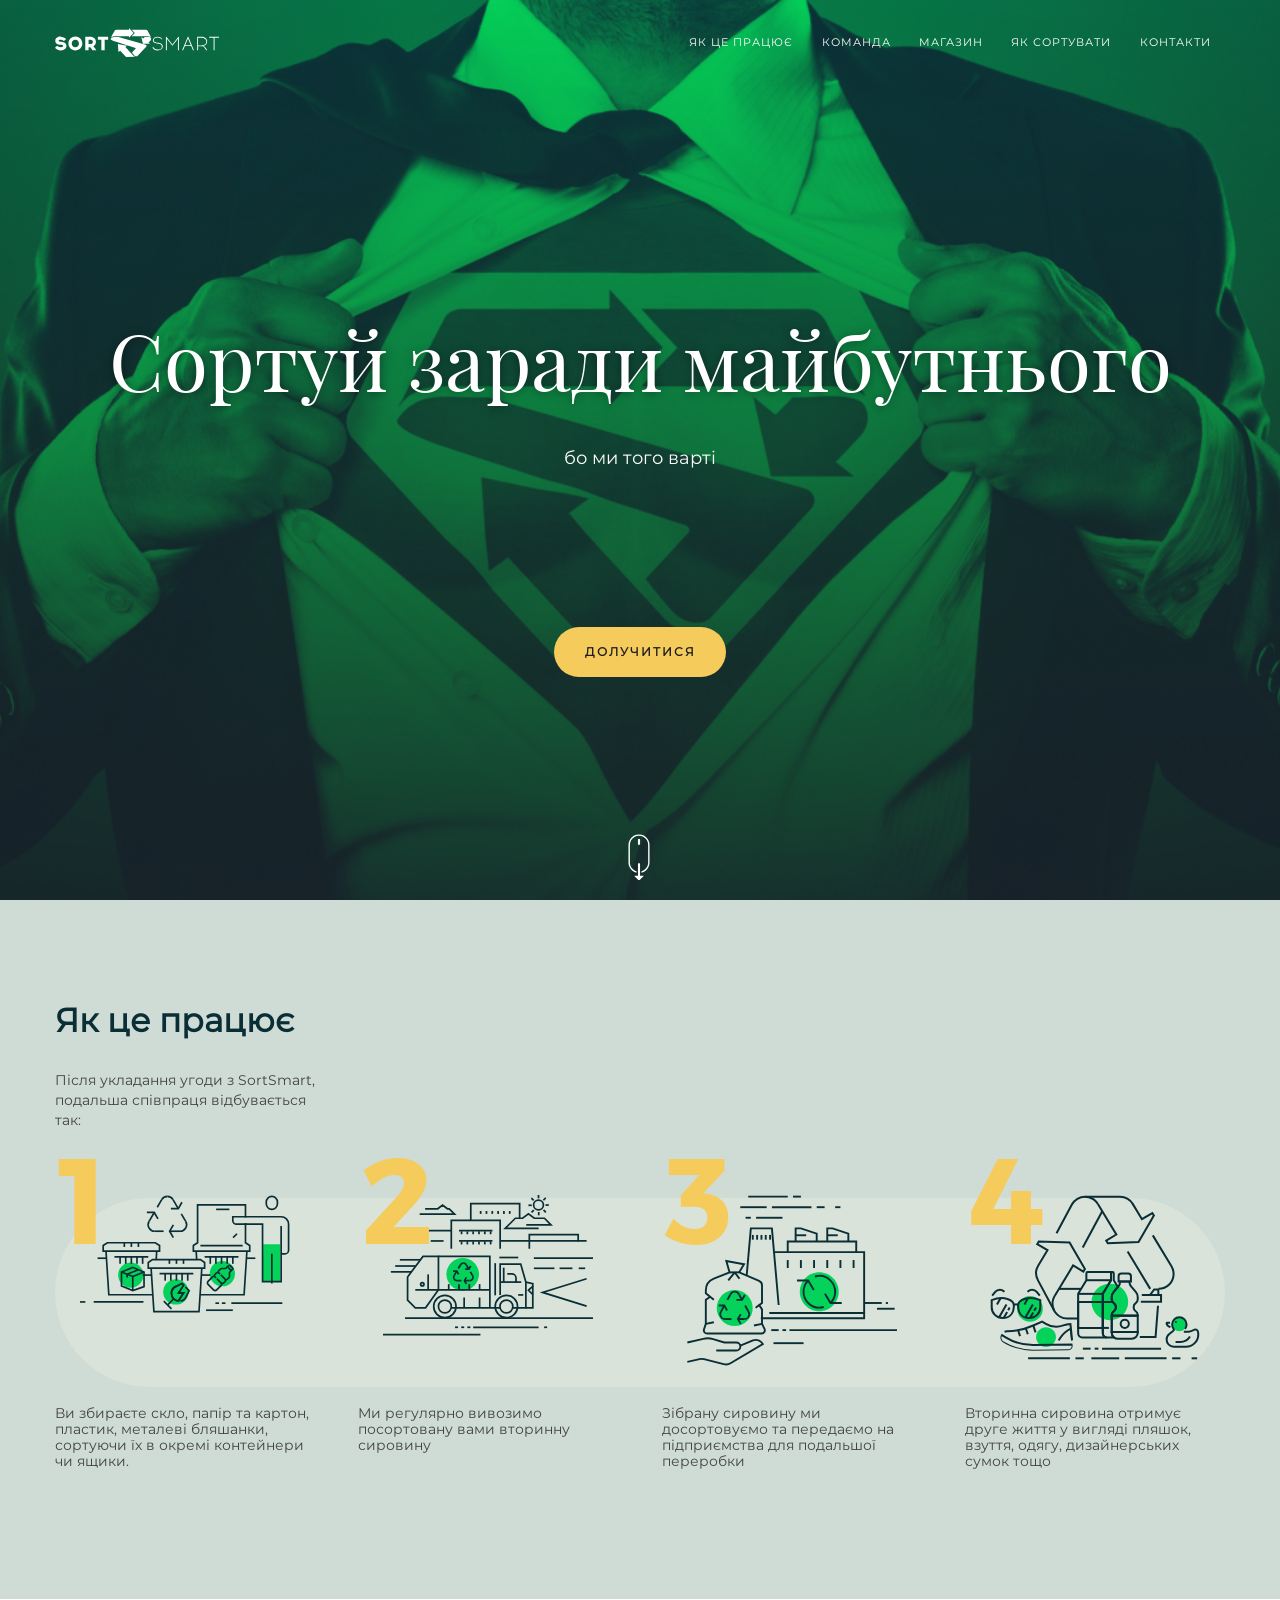
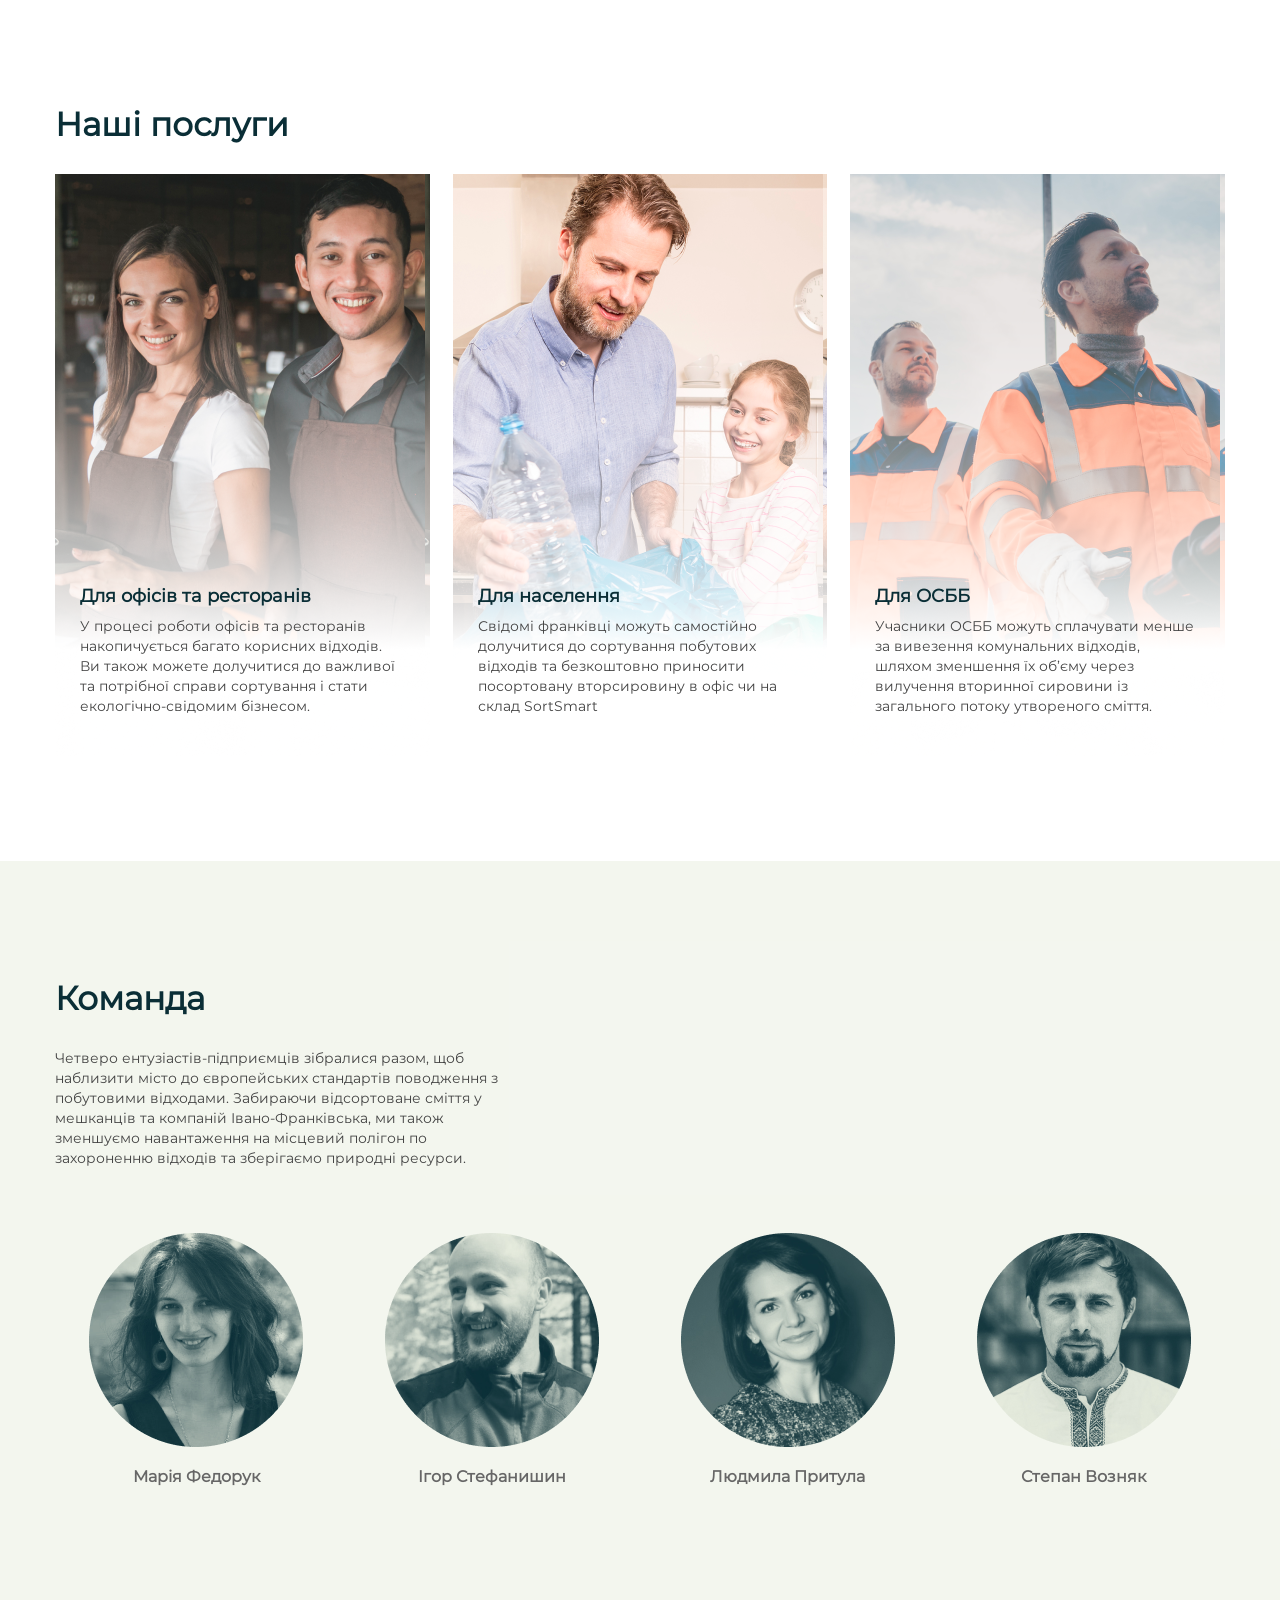
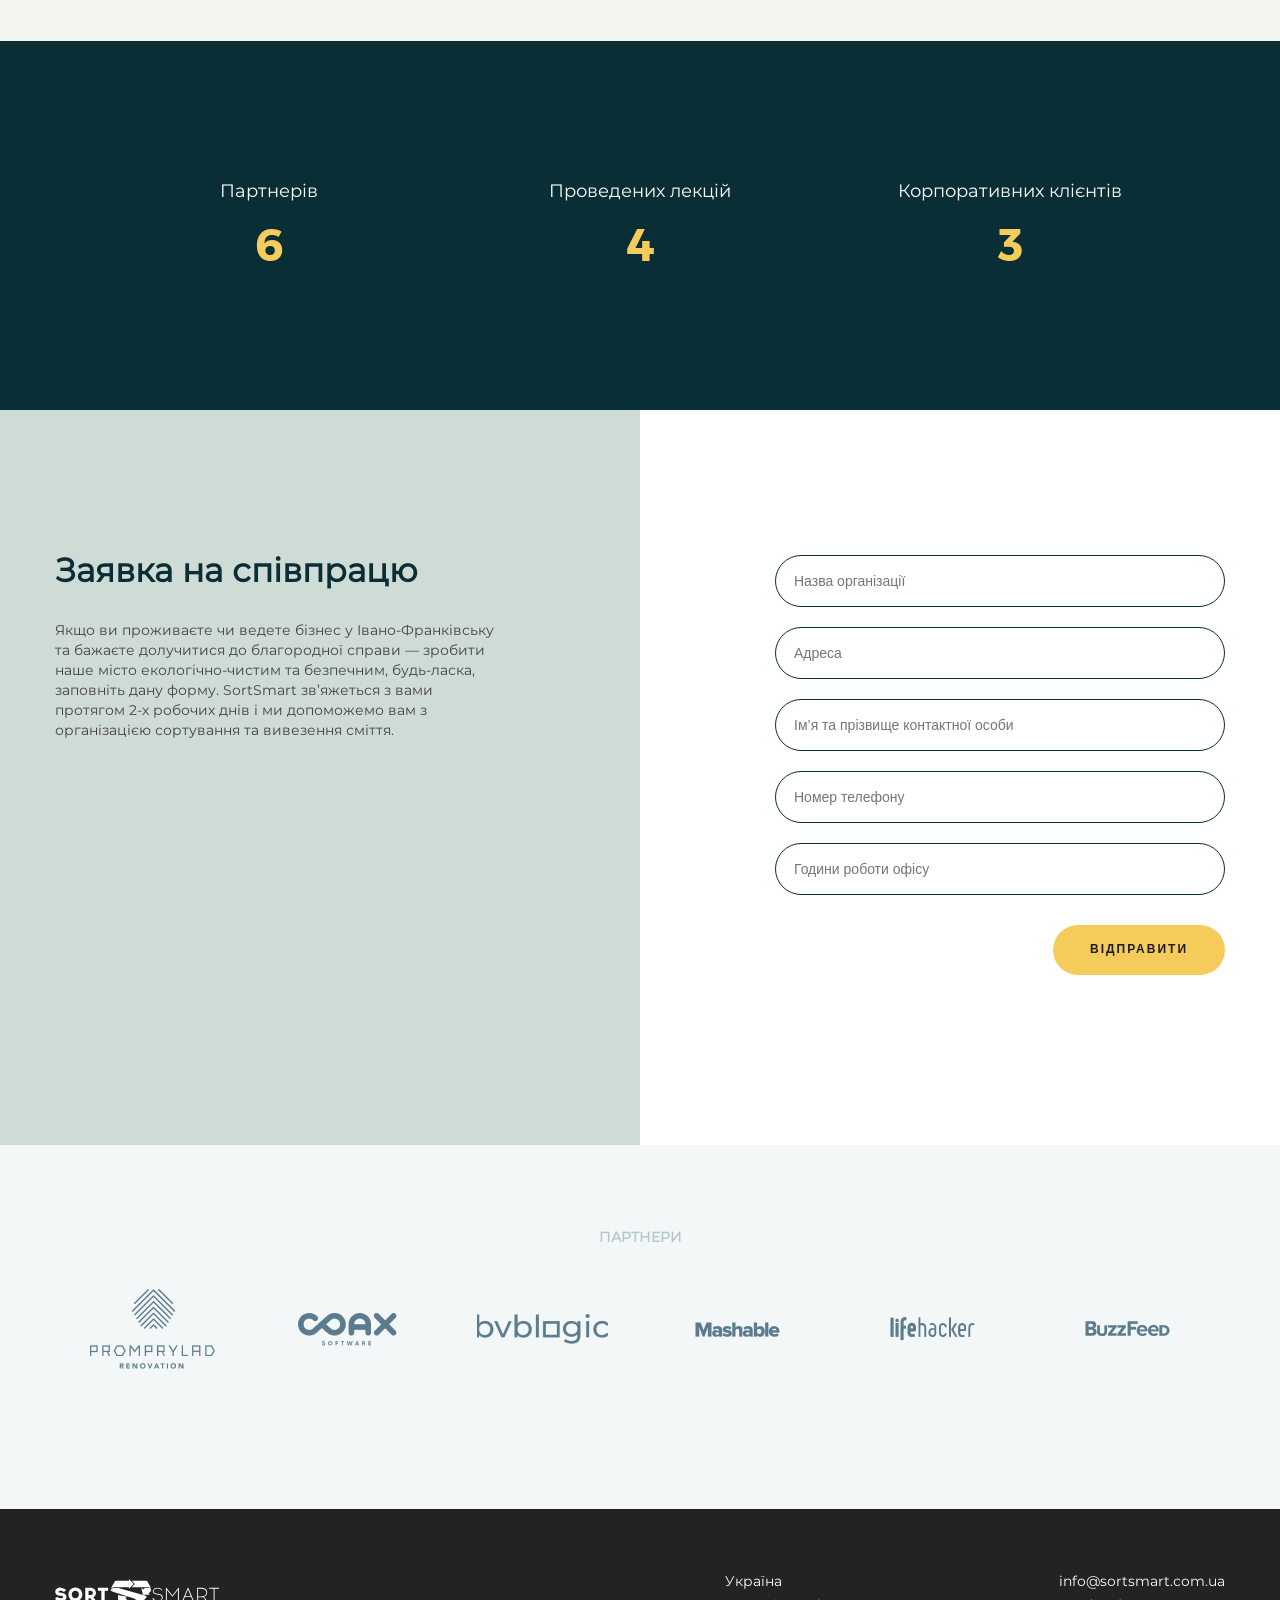
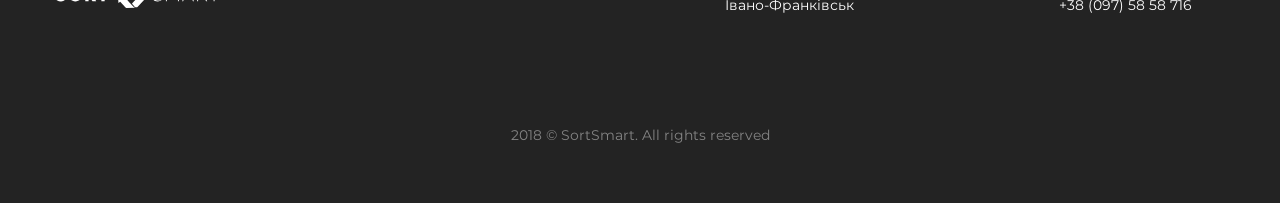
==== index.html @ 94a00d9d "create new page" ====
<!DOCTYPE html>
<html lang="ru">

<head>
	<meta charset="UTF-8">
	<meta name="viewport" content="width=device-width, initial-scale=1, user-scalable=no, minimal-ui">
	<meta name="theme-color" content="#0a2e36">
	<meta name="msapplication-navbutton-color" content="#0a2e36">
	<meta name="apple-mobile-web-app-status-bar-style" content="#0a2e36">
	<meta name="description" content="" />
	<title>Sortsmart</title>
<meta name="mobile-web-app-capable" content="yes"><meta name="theme-color" content="transparent"><meta name="application-name" content="favicon"><link rel="apple-touch-icon" sizes="57x57" href="icons/apple-touch-icon-57x57.png"><link rel="apple-touch-icon" sizes="60x60" href="icons/apple-touch-icon-60x60.png"><link rel="apple-touch-icon" sizes="72x72" href="icons/apple-touch-icon-72x72.png"><link rel="apple-touch-icon" sizes="76x76" href="icons/apple-touch-icon-76x76.png"><link rel="apple-touch-icon" sizes="114x114" href="icons/apple-touch-icon-114x114.png"><link rel="apple-touch-icon" sizes="120x120" href="icons/apple-touch-icon-120x120.png"><link rel="apple-touch-icon" sizes="144x144" href="icons/apple-touch-icon-144x144.png"><link rel="apple-touch-icon" sizes="152x152" href="icons/apple-touch-icon-152x152.png"><link rel="apple-touch-icon" sizes="180x180" href="icons/apple-touch-icon-180x180.png"><meta name="apple-mobile-web-app-capable" content="yes"><meta name="apple-mobile-web-app-status-bar-style" content="black-translucent"><meta name="apple-mobile-web-app-title" content="favicon"><link rel="icon" type="image/png" sizes="32x32" href="icons/favicon-32x32.png"><link rel="icon" type="image/png" sizes="16x16" href="icons/favicon-16x16.png"><link rel="shortcut icon" href="icons/favicon.ico"><link rel="apple-touch-startup-image" media="(device-width: 320px) and (device-height: 480px) and (-webkit-device-pixel-ratio: 1)" href="icons/apple-touch-startup-image-320x460.png"><link rel="apple-touch-startup-image" media="(device-width: 320px) and (device-height: 480px) and (-webkit-device-pixel-ratio: 2)" href="icons/apple-touch-startup-image-640x920.png"><link rel="apple-touch-startup-image" media="(device-width: 320px) and (device-height: 568px) and (-webkit-device-pixel-ratio: 2)" href="icons/apple-touch-startup-image-640x1096.png"><link rel="apple-touch-startup-image" media="(device-width: 375px) and (device-height: 667px) and (-webkit-device-pixel-ratio: 2)" href="icons/apple-touch-startup-image-750x1294.png"><link rel="apple-touch-startup-image" media="(device-width: 414px) and (device-height: 736px) and (orientation: landscape) and (-webkit-device-pixel-ratio: 3)" href="icons/apple-touch-startup-image-1182x2208.png"><link rel="apple-touch-startup-image" media="(device-width: 414px) and (device-height: 736px) and (orientation: portrait) and (-webkit-device-pixel-ratio: 3)" href="icons/apple-touch-startup-image-1242x2148.png"><link rel="apple-touch-startup-image" media="(device-width: 768px) and (device-height: 1024px) and (orientation: landscape) and (-webkit-device-pixel-ratio: 1)" href="icons/apple-touch-startup-image-748x1024.png"><link rel="apple-touch-startup-image" media="(device-width: 768px) and (device-height: 1024px) and (orientation: portrait) and (-webkit-device-pixel-ratio: 1)" href="icons/apple-touch-startup-image-768x1004.png"><link rel="apple-touch-startup-image" media="(device-width: 768px) and (device-height: 1024px) and (orientation: landscape) and (-webkit-device-pixel-ratio: 2)" href="icons/apple-touch-startup-image-1496x2048.png"><link rel="apple-touch-startup-image" media="(device-width: 768px) and (device-height: 1024px) and (orientation: portrait) and (-webkit-device-pixel-ratio: 2)" href="icons/apple-touch-startup-image-1536x2008.png"><link href="css/main-app.css" rel="stylesheet"></head>

<body>
	<div class="wrapper">
		<!-- HEADER START -->
<header>
  <div class="container">
    <div class="header-wrap">
      <div class="menu-btn">
        <span class="menu-line line-top"></span>
        <span class="menu-line line-md"></span>
        <span class="menu-line line-bot"></span>
      </div>
      <a href="" class="header-logo"><img src="img/logo.svg" alt=""></a>
      <div class="menu">
        <ul class="menu-list">
          <li class="link anchor" data-anchor="#it-works"><a href="#">як це працює</a></li>
          <li class="link anchor" data-anchor="#team"><a href="team">команда</a></li>
          <li class="link"><a href="/shop">магазин</a></li>
          <li class="link"><a href="how-to-sort">як сортувати</a></li>
          <li class="link anchor" data-anchor="#contact"><a href="contact">контакти</a></li>
        </ul>
      </div>
    </div>
  </div>
</header>
<!-- HEADER END -->
		<!-- CONTENT MAIN START-->
<section class="hero-section">
  <div class="container">
    <div class="hero-wrap">
      <div class="hero-content">
        <a href="" class="content-logo"><img src="img/logo.svg" alt=""></a>
        <h1 class="h_hero">Сортуй заради майбутнього</h1>
        <p class="h_hero-sub">бо ми того варті</p>
      </div>
      <div class="btn-wrap center">
        <div class="btn yellow-btn"><span>долучитися</span></div>
      </div>
      <div class="mouse-pointer"></div>
    </div>
  </div>
</section>
<section class="how-it-works" id="it-works">
  <div class="container">
    <h2 class="h_article">Як це працює</h2>
    <p class="intro">Після укладання угоди з SortSmart, подальша співпраця відбувається так:</p>
  </div>
  <div class="how-it-works__wrap">
    <div class="how-it-works__item dark-item">
      <div class="container">
        <div class="number">1</div>
        <div class="img"><img src="img/infografix1.svg" alt=""></div>
        <div class="desc">
          Ви збираєте скло, папір та картон, пластик, металеві бляшанки, сортуючи їх в окремі контейнери чи ящики.
        </div>
      </div>
    </div>
    <div class="how-it-works__item light-item">
      <div class="container">
        <div class="number">2</div>
        <div class="img"><img src="img/infografix2.svg" alt=""></div>
        <div class="desc">
          Ми регулярно вивозимо посортовану вами вторинну сировину
        </div>
      </div>
    </div>
    <div class="how-it-works__item dark-item">
      <div class="container">
        <div class="number">3</div>
        <div class="img"><img src="img/infografix3.svg" alt=""></div>
        <div class="desc">
          Зібрану сировину ми досортовуємо та передаємо на підприємства для подальшої переробки
        </div>
      </div>
    </div>
    <div class="how-it-works__item light-item">
      <div class="container">
        <div class="number">4</div>
        <div class="img"><img src="img/infografix4.svg" alt=""></div>
        <div class="desc">
          Вторинна сировина отримує друге життя у вигляді пляшок, взуття, одягу, дизайнерських сумок тощо
        </div>
      </div>
    </div>
  </div>
</section>
<section class="services">
  <div class="container">
    <h2 class="h_article">Наші послуги</h2>
    <div class="services__wrap">
      <div class="services__wrap-item">
        <div class="desc">
          <div class="h_article__title">Для офісів та ресторанів</div>
          <p>У процесі роботи офісів та ресторанів накопичується багато корисних відходів. Ви також можете долучитися до важливої та потрібної справи сортування і стати екологічно-свідомим бізнесом.</p>
        </div>
      </div>
      <div class="services__wrap-item">
        <div class="desc">
          <div class="h_article__title">Для населення</div>
          <p>Свідомі франківці можуть самостійно долучитися до сортування побутових відходів та безкоштовно приносити посортовану вторсировину в офіс чи на склад SortSmart</p>
        </div>
      </div>
      <div class="services__wrap-item">
        <div class="desc">
          <div class="h_article__title">Для ОСББ</div>
          <p>Учасники ОСББ можуть сплачувати менше за вивезення комунальних відходів, шляхом зменшення їх об’єму через вилучення вторинної сировини із загального потоку утвореного сміття.</p>
        </div>
      </div>
    </div>
  </div>
</section>
<section class="team" id="team">
    <div class="container">
      <h2 class="h_article">Команда</h2>
      <p class="team__intro">Четверо ентузіастів-підприємців зібралися разом, щоб наблизити місто до європейських стандартів поводження з побутовими відходами. Забираючи відсортоване сміття у мешканців та компаній Івано-Франківська, ми також зменшуємо навантаження на місцевий полігон по захороненню відходів та зберігаємо природні ресурси.</p>
      <div class="team__wrap">
        <div class="team__wrap-item">
          <div class="img"><img src="img/team-1.png" alt="Марія Федорук"></div>
          <div class="name">Марія Федорук</div>
        </div>
        <div class="team__wrap-item">
            <div class="img"><img src="img/team-2.png" alt="Ігор Стефанишин"></div>
            <div class="name">Ігор Стефанишин</div>
        </div>
        <div class="team__wrap-item">
            <div class="img"><img src="img/team-3.png" alt="Людмила Притула"></div>
            <div class="name">Людмила Притула</div>
        </div>
        <div class="team__wrap-item">
            <div class="img"><img src="img/team-4.png" alt="Степан Возняк"></div>
            <div class="name">Степан Возняк</div>
        </div>
      </div>
    </div>
  </section>
<section class="stat">
  <div class="container">
    <div class="stat__wrap">
      <div class="stat__wrap-item">
        <div class="title">Партнерів</div>
        <div class="number">6</div>
      </div>
      <div class="stat__wrap-item">
        <div class="title">Проведених лекцій</div>
        <div class="number">4</div>
      </div>
      <div class="stat__wrap-item">
        <div class="title">Корпоративних клієнтів</div>
        <div class="number">3</div>
      </div>
    </div>
  </div>
</section>
<section class="contact-form" id="contact">
  <div class="container">
    <div class="contact-form__wrap">
      <div class="contact-form__wrap-intro">
        <h2 class="h_article">Заявка на співпрацю</h2>
        <p class="intro-form">
          Якщо ви проживаєте чи ведете бізнес у Івано-Франківську та бажаєте долучитися до благородної справи — зробити
          наше місто екологічно-чистим та безпечним, будь-ласка, заповніть дану форму. SortSmart зв’яжеться з вами
          протягом 2-х робочих днів і ми допоможемо вам з організацією сортування та вивезення сміття.
        </p>
      </div>
      <div class="contact-form__wrap-form">
        <form action="">
          <input type="text"  placeholder="Назва організації">
          <input type="text"  placeholder="Адреса">
          <input type="text"  placeholder="Ім’я та прізвище контактної особи">
          <input type="text" name="phone" placeholder="Номер телефону">
          <input type="text"  placeholder="Години роботи офісу">
          <div class="btn-wrap end">
            <button class="btn yellow-btn" type="submit"><span>відправити</span></button>
          </div>
        </form>
      </div>
    </div>
  </div>
</section>
<section class="partners">
  <div class="container">
    <h3 class="h_partners">партнери</h3>
    <div class="partners__wrap">
      <div class="partners__wrap-item"><img src="img/p-logo1.png" alt=""></div>
      <div class="partners__wrap-item"><img src="img/p-logo6.png" alt=""></div>
      <div class="partners__wrap-item"><img src="img/p-logo5.png" alt=""></div>
      <div class="partners__wrap-item"><img src="img/p-logo4.png" alt=""></div>
      <div class="partners__wrap-item"><img src="img/p-logo3.png" alt=""></div>
      <div class="partners__wrap-item"><img src="img/p-logo2.png" alt=""></div>
    </div>
  </div>
</section>
<!-- CONTENT MAIN END-->
		<!-- FOOTER START -->
<footer>
  <div class="container">
    <div class="footer-top">
        <a href="" class="footer-logo"><img src="img/logo.svg" alt=""></a>
        <div class="contact-info">
          <div class="contact-info__item">
            <span>Україна</span>
            <span>Івано-Франківськ</span>
          </div>
          <div class="contact-info__item">
            <a href="mailto:info@sortsmart.com.ua">info@sortsmart.com.ua</a>
            <a href="+380975858716">+38 (097) 58 58 716</a>
          </div>
        </div>
    </div>
    <div class="footer-bot">
      <span>2018 © SortSmart. All rights reserved</span>
    </div>
  </div>
</footer>
<!-- FOOTER END -->
	</div>
<script type="text/javascript" src="js/main-app.js"></script></body>

</html>
---- css/main-app.css ----
/*! normalize.css v7.0.0 | MIT License | github.com/necolas/normalize.css */html{line-height:1.15;-ms-text-size-adjust:100%;-webkit-text-size-adjust:100%}article,aside,footer,header,nav,section{display:block}h1{font-size:2em;margin:.67em 0}figcaption,figure,main{display:block}figure{margin:1em 40px}hr{-webkit-box-sizing:content-box;box-sizing:content-box;height:0;overflow:visible}pre{font-family:monospace,monospace;font-size:1em}a{background-color:transparent;-webkit-text-decoration-skip:objects}abbr[title]{border-bottom:none;text-decoration:underline;-webkit-text-decoration:underline dotted;text-decoration:underline dotted}b,strong{font-weight:inherit;font-weight:bolder}code,kbd,samp{font-family:monospace,monospace;font-size:1em}dfn{font-style:italic}mark{background-color:#ff0;color:#000}small{font-size:80%}sub,sup{font-size:75%;line-height:0;position:relative;vertical-align:baseline}sub{bottom:-.25em}sup{top:-.5em}audio,video{display:inline-block}audio:not([controls]){display:none;height:0}img{border-style:none}svg:not(:root){overflow:hidden}button,input,optgroup,select,textarea{font-family:sans-serif;font-size:100%;line-height:1.15;margin:0}button,input{overflow:visible}button,select{text-transform:none}[type=reset],[type=submit],button,html [type=button]{-webkit-appearance:button}[type=button]::-moz-focus-inner,[type=reset]::-moz-focus-inner,[type=submit]::-moz-focus-inner,button::-moz-focus-inner{border-style:none;padding:0}[type=button]:-moz-focusring,[type=reset]:-moz-focusring,[type=submit]:-moz-focusring,button:-moz-focusring{outline:1px dotted ButtonText}fieldset{padding:.35em .75em .625em}legend{-webkit-box-sizing:border-box;box-sizing:border-box;color:inherit;display:table;max-width:100%;padding:0;white-space:normal}progress{display:inline-block;vertical-align:baseline}textarea{overflow:auto}[type=checkbox],[type=radio]{-webkit-box-sizing:border-box;box-sizing:border-box;padding:0}[type=number]::-webkit-inner-spin-button,[type=number]::-webkit-outer-spin-button{height:auto}[type=search]{-webkit-appearance:textfield;outline-offset:-2px}[type=search]::-webkit-search-cancel-button,[type=search]::-webkit-search-decoration{-webkit-appearance:none}::-webkit-file-upload-button{-webkit-appearance:button;font:inherit}details,menu{display:block}summary{display:list-item}canvas{display:inline-block}[hidden],template{display:none}.slick-slider{-webkit-box-sizing:border-box;box-sizing:border-box;-webkit-touch-callout:none;-webkit-user-select:none;-moz-user-select:none;-ms-user-select:none;user-select:none;-ms-touch-action:pan-y;touch-action:pan-y;-webkit-tap-highlight-color:transparent}.slick-list,.slick-slider{position:relative;display:block}.slick-list{overflow:hidden;margin:0;padding:0}.slick-list:focus{outline:none}.slick-list.dragging{cursor:pointer;cursor:hand}.slick-slider .slick-list,.slick-slider .slick-track{-webkit-transform:translateZ(0);-ms-transform:translateZ(0);transform:translateZ(0)}.slick-track{position:relative;left:0;top:0;display:block;margin-left:auto;margin-right:auto}.slick-track:after,.slick-track:before{content:"";display:table}.slick-track:after{clear:both}.slick-loading .slick-track{visibility:hidden}.slick-slide{float:left;height:100%;min-height:1px;display:none}[dir=rtl] .slick-slide{float:right}.slick-slide img{display:block}.slick-slide.slick-loading img{display:none}.slick-slide.dragging img{pointer-events:none}.slick-initialized .slick-slide{display:block}.slick-loading .slick-slide{visibility:hidden}.slick-vertical .slick-slide{display:block;height:auto;border:1px solid transparent}.slick-arrow.slick-hidden{display:none}.mfp-bg{z-index:1042;overflow:hidden;background:-webkit-gradient(linear,right top,left top,from(#523a38),to(#944e4c));background:-webkit-linear-gradient(right,#523a38,#944e4c);background:-o-linear-gradient(right,#523a38 0,#944e4c 100%);background:linear-gradient(-90deg,#523a38,#944e4c);opacity:.8}.mfp-bg,.mfp-wrap{top:0;left:0;width:100%;height:100%;position:fixed}.mfp-wrap{z-index:1043;outline:none!important;-webkit-backface-visibility:hidden}.mfp-container{text-align:center;position:absolute;width:100%;height:100%;left:0;top:0;padding:0 8px;-webkit-box-sizing:border-box;box-sizing:border-box}.mfp-container:before{content:"";display:inline-block;height:100%;vertical-align:middle}.mfp-align-top .mfp-container:before{display:none}.mfp-content{position:relative;display:inline-block;vertical-align:middle;margin:0 auto;text-align:left;z-index:1045}.mfp-ajax-holder .mfp-content,.mfp-inline-holder .mfp-content{width:100%;cursor:auto}.mfp-ajax-cur{cursor:progress}.mfp-zoom-out-cur,.mfp-zoom-out-cur .mfp-image-holder .mfp-close{cursor:-webkit-zoom-out;cursor:zoom-out}.mfp-zoom{cursor:pointer;cursor:-webkit-zoom-in;cursor:zoom-in}.mfp-auto-cursor .mfp-content{cursor:auto}.mfp-arrow,.mfp-close,.mfp-counter,.mfp-preloader{-webkit-user-select:none;-moz-user-select:none;-ms-user-select:none;user-select:none}.mfp-loading.mfp-figure{display:none}.mfp-hide{display:none!important}.mfp-preloader{color:#ccc;position:absolute;top:50%;width:auto;text-align:center;margin-top:-.8em;left:8px;right:8px;z-index:1044}.mfp-preloader a{color:#ccc}.mfp-preloader a:hover{color:#fff}.mfp-s-error .mfp-content,.mfp-s-ready .mfp-preloader{display:none}button.mfp-arrow,button.mfp-close{overflow:visible;cursor:pointer;background:transparent;border:0;-webkit-appearance:none;display:block;outline:none;padding:0;z-index:1046;-webkit-box-shadow:none;box-shadow:none;-ms-touch-action:manipulation;touch-action:manipulation}button::-moz-focus-inner{padding:0;border:0}.mfp-close{width:44px;height:44px;line-height:44px;position:absolute;right:0;top:0;text-decoration:none;text-align:center;opacity:.65;padding:0 0 18px 10px;color:#fff;font-style:normal;font-size:28px;font-family:Arial,Baskerville,monospace}.mfp-close:focus,.mfp-close:hover{opacity:1}.mfp-close:active{top:1px}.mfp-close-btn-in .mfp-close{color:#333}.mfp-iframe-holder .mfp-close,.mfp-image-holder .mfp-close{color:#fff;right:-6px;text-align:right;padding-right:6px;width:100%}.mfp-counter{position:absolute;top:0;right:0;color:#ccc;font-size:12px;line-height:18px;white-space:nowrap}.mfp-arrow{position:absolute;opacity:.65;margin:0;top:50%;margin-top:-55px;padding:0;width:90px;height:110px;display:-webkit-box;display:-ms-flexbox;display:flex;-webkit-box-pack:center;-ms-flex-pack:center;justify-content:center;-webkit-box-align:center;-ms-flex-align:center;align-items:center;-webkit-tap-highlight-color:transparent}.mfp-arrow:active{margin-top:-54px}.mfp-arrow:focus,.mfp-arrow:hover{opacity:1}.mfp-arrow-left{background:url("../img/left.svg") no-repeat 50%/25px!important;left:0}.mfp-arrow-right{background:url("../img/right.svg") no-repeat 50%/25px!important;right:0}.mfp-iframe-holder{padding-top:40px;padding-bottom:40px}.mfp-iframe-holder .mfp-content{line-height:0;width:100%;max-width:900px}.mfp-iframe-holder .mfp-close{top:-40px}.mfp-iframe-scaler{width:100%;height:0;overflow:hidden;padding-top:56.25%}.mfp-iframe-scaler iframe{position:absolute;display:block;top:0;left:0;width:100%;height:100%;-webkit-box-shadow:0 0 8px rgba(0,0,0,.6);box-shadow:0 0 8px rgba(0,0,0,.6);background:#000}img.mfp-img{width:auto;max-width:100%;height:auto;display:block;-webkit-box-sizing:border-box;box-sizing:border-box;padding:40px 0;margin:0 auto}.mfp-figure,img.mfp-img{line-height:0}.mfp-figure:after{content:"";position:absolute;left:0;top:40px;bottom:40px;display:block;right:0;width:auto;height:auto;z-index:-1;-webkit-box-shadow:0 0 8px rgba(0,0,0,.6);box-shadow:0 0 8px rgba(0,0,0,.6);background:#444}.mfp-figure small{color:#bdbdbd;display:block;font-size:12px;line-height:14px}.mfp-figure figure{margin:0}.mfp-bottom-bar{margin-top:-36px;position:absolute;top:100%;left:0;width:100%;cursor:auto}.mfp-title{text-align:left;line-height:18px;color:#f3f3f3;word-wrap:break-word;padding-right:36px}.mfp-image-holder .mfp-content{max-width:100%}.mfp-gallery .mfp-image-holder .mfp-figure{cursor:pointer}@media screen and (max-height:300px),screen and (max-width:800px) and (orientation:landscape){.mfp-img-mobile .mfp-image-holder{padding-left:0;padding-right:0}.mfp-img-mobile img.mfp-img{padding:0}.mfp-img-mobile .mfp-figure:after{top:0;bottom:0}.mfp-img-mobile .mfp-figure small{display:inline;margin-left:5px}.mfp-img-mobile .mfp-bottom-bar{background:rgba(0,0,0,.6);bottom:0;margin:0;top:auto;padding:3px 5px;position:fixed;-webkit-box-sizing:border-box;box-sizing:border-box}.mfp-img-mobile .mfp-bottom-bar:empty{padding:0}.mfp-img-mobile .mfp-counter{right:5px;top:3px}.mfp-img-mobile .mfp-close{top:0;right:0;width:35px;height:35px;line-height:35px;background:rgba(0,0,0,.6);position:fixed;text-align:center;padding:0}}@media (max-width:900px){.mfp-arrow{-webkit-transform:scale(.75);-ms-transform:scale(.75);transform:scale(.75)}.mfp-arrow-left{-webkit-transform-origin:0;-ms-transform-origin:0;transform-origin:0}.mfp-arrow-right{-webkit-transform-origin:100%;-ms-transform-origin:100%;transform-origin:100%}.mfp-container{padding-left:6px;padding-right:6px}}@font-face{font-family:Playfair Display;src:local("Playfair Display"),local("PlayfairDisplay-Regular"),url("../fonts/playfairdisplay.woff2") format("woff2"),url("../fonts/playfairdisplay.woff") format("woff"),url("../fonts/playfairdisplay.ttf") format("truetype");font-weight:400;font-style:normal}@font-face{font-family:montserrat;src:url("fonts/ofont.ru_Montserrat.eot");src:local("\263A"),url("../fonts/ofont.ru_Montserrat.woff") format("woff"),url("../fonts/ofont.ru_Montserrat.ttf") format("truetype"),url("../fonts/ofont.ru_Montserrat.svg") format("svg");font-weight:400;font-style:normal}@font-face{font-family:Montserratbold;src:local("Montserrat Bold"),local("Montserrat-Bold"),url("../fonts/montserratbold.woff2") format("woff2"),url("../fonts/montserratbold.woff") format("woff"),url("../fonts/montserratbold.ttf") format("truetype");font-weight:700;font-style:normal}@-webkit-keyframes slide-box-right{0%{left:-100%;opacity:0}50%{opacity:.5}to{left:100%;opacity:0}}@keyframes slide-box-right{0%{left:-100%;opacity:0}50%{opacity:.5}to{left:100%;opacity:0}}*{-webkit-box-sizing:border-box;box-sizing:border-box;margin:0;padding:0;-webkit-tap-highlight-color:transparent}h1{margin:.4em 0}p{font-size:14px;line-height:20px;padding:0 0 15px}a,a:focus,a:hover{text-decoration:none;color:inherit}input{padding:25px 18px;height:48px;width:100%;max-width:470px;resize:none;font-size:14px;border:1px solid #0a2e36;outline:none;color:#727272;background:transparent;border-radius:100px;margin-bottom:20px}input:last-of-type{margin-bottom:0}input:placeholder{color:#727272}input:focus,textarea{outline:none}textarea{padding:25px 18px;height:auto;width:100%;resize:none;font-size:14px;background:transparent;border:1px solid #0a2e36;border-radius:100px}textarea,textarea:placeholder{color:#727272}textarea:focus{outline:none}body{width:100%;margin:0;padding:0;font-family:montserrat,sans-serif;font-size:14px;color:#424242}body.ovf{height:100vh}.wrapper,body.ovf{overflow:hidden;width:100%}.container{width:100%;height:100%;max-width:1200px;padding:0 15px;margin:0 auto}.h_hero{font-size:40px;font-family:Playfair Display;font-style:normal;font-weight:400;line-height:normal;text-align:center;color:#fff;text-shadow:0 1px 10px rgba(0,0,0,.4)}@media only screen and (min-width:1200px){.h_hero{font-size:80px}}.h_hero-sub{font-weight:400;line-height:28px;font-size:18px;text-align:center;color:#fff}.h_article,.h_hero-sub{font-family:montserrat,sans-serif;font-style:normal}.h_article{font-weight:700;line-height:normal;font-size:24px;color:#0a2e36;margin-bottom:15px}@media only screen and (min-width:1200px){.h_article{font-size:33px;margin-bottom:30px}}.h_article__title{font-size:18px;font-weight:700;color:#0a2e36;margin-bottom:10px}.btn-wrap{width:100%;height:110px;display:-webkit-box;display:-ms-flexbox;display:flex;-webkit-box-orient:vertical;-webkit-box-direction:normal;-ms-flex-direction:column;flex-direction:column;-webkit-box-align:center;-ms-flex-align:center;align-items:center}.btn-wrap.center,.btn-wrap.end{-webkit-box-pack:center;-ms-flex-pack:center;justify-content:center}.btn-wrap.end{-webkit-box-align:end;-ms-flex-align:end;align-items:flex-end}.btn{width:172px;height:50px;border-radius:100px;text-transform:uppercase;font-size:12px;font-weight:700;letter-spacing:2px;display:-webkit-box;display:-ms-flexbox;display:flex;-webkit-box-orient:vertical;-webkit-box-direction:normal;-ms-flex-direction:center;flex-direction:center;-webkit-box-pack:center;-ms-flex-pack:center;justify-content:center;-webkit-box-align:center;-ms-flex-align:center;align-items:center;cursor:pointer;position:relative;overflow:hidden;border:none;outline:none}.btn:hover:after{content:"";background:#edf090;position:absolute;top:0;width:100%;height:50px;-webkit-animation:slide-box-right .4s forwards;animation:slide-box-right .4s forwards}.btn span{position:relative;z-index:1;letter-spacing:2px;-webkit-transition:all .2s ease;-o-transition:all .2s ease;transition:all .2s ease}.btn.yellow-btn{background:#f5cb5c;color:#1d1d1d}.h_partners{font-weight:700;line-height:24px;font-size:14px;text-transform:uppercase;color:#b6c6ce;text-align:center}header{width:100%;height:50px;position:absolute;top:0;left:0;-webkit-transition:all .5s ease;-o-transition:all .5s ease;transition:all .5s ease}header.sticky{background:#0a2e36;-webkit-box-shadow:0 5px 17px rgba(0,0,0,.6);box-shadow:0 5px 17px rgba(0,0,0,.6);position:fixed;top:0;left:0;z-index:3}@media only screen and (min-width:1200px){header{height:84px}}.header-wrap{width:100%;height:100%;display:-webkit-box;display:-ms-flexbox;display:flex;-webkit-box-orient:horizontal;-webkit-box-direction:normal;-ms-flex-direction:row;flex-direction:row;-webkit-box-pack:start;-ms-flex-pack:start;justify-content:flex-start;-webkit-box-align:center;-ms-flex-align:center;align-items:center;position:relative}@media only screen and (min-width:768px){.header-wrap{-webkit-box-pack:justify;-ms-flex-pack:justify;justify-content:space-between}}.menu{position:fixed;top:0;left:0;width:100%;height:100vh;padding:15px;z-index:3;visibility:visible;opacity:1;padding:80px 15px 15px;background:#0a2e36;visibility:hidden}@media only screen and (min-width:768px){.menu{visibility:visible;position:static;height:100%;background:transparent;padding:0;max-width:550px}}.menu-list{list-style:none;display:-webkit-box;display:-ms-flexbox;display:flex;-webkit-box-orient:vertical;-webkit-box-direction:normal;-ms-flex-direction:column;flex-direction:column;-webkit-box-align:center;-ms-flex-align:center;align-items:center;width:100%}@media only screen and (min-width:768px){.menu-list{-webkit-box-orient:horizontal;-webkit-box-direction:normal;-ms-flex-direction:row;flex-direction:row;-ms-flex-pack:distribute;justify-content:space-around;-webkit-box-align:center;-ms-flex-align:center;align-items:center;height:100%}}.menu-list .link{width:auto;margin-bottom:20px;font-size:14px;letter-spacing:1px;text-transform:uppercase;position:relative;display:-webkit-box;display:-ms-flexbox;display:flex;-webkit-box-orient:horizontal;-webkit-box-direction:normal;-ms-flex-direction:row;flex-direction:row;-webkit-box-pack:center;-ms-flex-pack:center;justify-content:center;-webkit-box-align:center;-ms-flex-align:center;align-items:center;color:#fff;padding:10px 0;opacity:0;-webkit-transform:translateY(-20px);-ms-transform:translateY(-20px);transform:translateY(-20px)}@media only screen and (min-width:768px){.menu-list .link{opacity:1;margin-bottom:0;padding:0;-webkit-transform:translateY(0);-ms-transform:translateY(0);transform:translateY(0);font-size:11px}}.menu-list .link.active:before{width:24px}.menu-list .link:before{content:"";display:block;position:absolute;width:0;height:2px;background:#fff;display:-webkit-box;display:-ms-flexbox;display:flex;-webkit-box-orient:horizontal;-webkit-box-direction:normal;-ms-flex-direction:row;flex-direction:row;-webkit-box-pack:center;-ms-flex-pack:center;justify-content:center;-webkit-box-align:center;-ms-flex-align:center;align-items:center;bottom:-5px;-webkit-transition:all .5s ease;-o-transition:all .5s ease;transition:all .5s ease}@media only screen and (min-width:1200px){.menu-list .link:hover:before{width:100%}}.menu-list.dark-theme .link{color:#0a2e36}.menu-btn{width:50px;height:50px;position:relative;z-index:4}@media only screen and (min-width:768px){.menu-btn{display:none}}.menu-btn.open .line-top{top:calc(50% - 1px);-webkit-transform:rotate(45deg);-ms-transform:rotate(45deg);transform:rotate(45deg)}.menu-btn.open .line-bot{top:calc(50% - 1px);-webkit-transform:rotate(-45deg);-ms-transform:rotate(-45deg);transform:rotate(-45deg)}.menu-btn.open .line-md{opacity:0}.menu-line{position:absolute;width:26px;height:2px;background:#fff;left:calc(50% - 13px);-webkit-transition:all .3s ease;-o-transition:all .3s ease;transition:all .3s ease}.menu-line.line-top{top:calc(35% - 1px)}.menu-line.line-md{top:calc(50% - 1px)}.menu-line.line-bot{top:calc(65% - 1px)}.header-logo{display:block;width:164px;height:29px}@media only screen and (max-width:767px){.header-logo{display:none}}.header-logo img{width:100%;height:auto}.hero-section{width:100%;height:100vh;background:url("../img/hero.png");background-position:50%;background-repeat:no-repeat;background-size:cover;padding-top:110px}@media only screen and (min-width:1200px){.hero-section{padding-top:80px}}.content-logo{display:block;width:164px;height:29px}@media only screen and (min-width:768px){.content-logo{display:none}}.content-logo img{width:100%;height:auto}.hero-wrap{width:100%;height:100%;display:-webkit-box;display:-ms-flexbox;display:flex;-webkit-box-orient:vertical;-webkit-box-direction:normal;-ms-flex-direction:column;flex-direction:column;-ms-flex-pack:distribute;justify-content:space-around;-webkit-box-align:center;-ms-flex-align:center;align-items:center}@media only screen and (min-width:768px){.hero-wrap{-webkit-box-pack:center;-ms-flex-pack:center;justify-content:center;position:relative}}.hero-content{width:80%;margin:0 auto;display:-webkit-box;display:-ms-flexbox;display:flex;-webkit-box-orient:vertical;-webkit-box-direction:normal;-ms-flex-direction:column;flex-direction:column;-webkit-box-pack:justify;-ms-flex-pack:justify;justify-content:space-between;-webkit-box-align:center;-ms-flex-align:center;align-items:center}@media only screen and (min-width:1200px){.hero-content{width:100%;margin-bottom:110px}}.mouse-pointer{position:absolute;width:22px;height:46px;background:url(../img/scroll.svg);background-position:50%;background-repeat:no-repeat;background-size:100%;bottom:20px;left:calc(50% - 12px)}@media only screen and (max-width:1199px){.mouse-pointer{display:none}}.how-it-works{width:100%;padding:40px 0 0;background:#cfdbd5;font-size:14px;color:#cfdbd5;font-family:montserrat,sans-serif;position:relative;color:#424242}@media only screen and (min-width:768px){.how-it-works{padding:100px 0 95px}}.how-it-works:after{content:"";display:block;position:absolute;width:100%;height:5px;background:url(../img/devider.png);background-position:0 0;background-size:cover;background-repeat:no-repeat;bottom:0;left:0}@media only screen and (min-width:768px){.how-it-works:after{display:none}}.intro{width:100%;max-width:280px}.how-it-works__wrap{width:100%;display:-webkit-box;display:-ms-flexbox;display:flex;-webkit-box-orient:vertical;-webkit-box-direction:normal;-ms-flex-direction:column;flex-direction:column;-webkit-box-pack:start;-ms-flex-pack:start;justify-content:flex-start;-webkit-box-align:center;-ms-flex-align:center;align-items:center;position:relative}.how-it-works__wrap:after{content:"";display:block;position:absolute;width:calc(100% - 30px);top:25px;left:15px;height:189px;background:#e8eddf;border-radius:94.5px;opacity:.4;z-index:0}@media only screen and (max-width:767px){.how-it-works__wrap:after{display:none}}@media only screen and (min-width:1200px){.how-it-works__wrap:after{top:53px}}@media only screen and (min-width:768px){.how-it-works__wrap{-webkit-box-orient:horizontal;-webkit-box-direction:normal;-ms-flex-direction:row;flex-direction:row;-webkit-box-pack:justify;-ms-flex-pack:justify;justify-content:space-between;-webkit-box-align:start;-ms-flex-align:start;align-items:flex-start;-ms-flex-wrap:nowrap;flex-wrap:nowrap;max-width:1200px;margin:0 auto}}.how-it-works__wrap .how-it-works__item{display:-webkit-box;display:-ms-flexbox;display:flex;-webkit-box-orient:vertical;-webkit-box-direction:normal;-ms-flex-direction:column;flex-direction:column;-webkit-box-pack:start;-ms-flex-pack:start;justify-content:flex-start;-webkit-box-align:center;-ms-flex-align:center;align-items:center;padding:50px 0 35px}@media only screen and (min-width:768px){.how-it-works__wrap .how-it-works__item{width:calc(100% / 4 - 10px);z-index:1}}.how-it-works__wrap .how-it-works__item.light-item{background:#e8eddf;position:relative}.how-it-works__wrap .how-it-works__item.light-item:before{content:"";width:0;height:0;position:absolute;border-style:solid;border-width:16px 22px 0;border-color:#cfdbd5 transparent transparent;top:0;left:calc(50% - 22px)}@media only screen and (min-width:768px){.how-it-works__wrap .how-it-works__item.light-item:before{display:none}}@media only screen and (min-width:768px){.how-it-works__wrap .how-it-works__item.light-item{background:transparent}}.how-it-works__wrap .how-it-works__item.dark-item{position:relative}.how-it-works__wrap .how-it-works__item.dark-item:before{content:"";width:0;height:0;position:absolute;border-style:solid;border-width:16px 22px 0;border-color:#e8eddf transparent transparent;top:0;left:calc(50% - 22px)}@media only screen and (min-width:768px){.how-it-works__wrap .how-it-works__item.dark-item:before{display:none}}.how-it-works__wrap .how-it-works__item.dark-item:first-child:before{display:none}.how-it-works__wrap .how-it-works__item .container{position:relative;display:-webkit-box;display:-ms-flexbox;display:flex;-webkit-box-orient:vertical;-webkit-box-direction:normal;-ms-flex-direction:column;flex-direction:column;-webkit-box-pack:start;-ms-flex-pack:start;justify-content:flex-start;-webkit-box-align:center;-ms-flex-align:center;align-items:center}.how-it-works__wrap .how-it-works__item .img{width:100%;max-width:244px;margin-bottom:20px}@media only screen and (min-width:768px){.how-it-works__wrap .how-it-works__item .img{min-height:135px}}@media only screen and (min-width:1024px){.how-it-works__wrap .how-it-works__item .img{min-height:190px}}@media only screen and (min-width:1200px){.how-it-works__wrap .how-it-works__item .img{min-height:190px;max-width:210px;-webkit-transition:all .5s ease;-o-transition:all .5s ease;transition:all .5s ease}.how-it-works__wrap .how-it-works__item .img:hover{-webkit-transform:translateY(-3px);-ms-transform:translateY(-3px);transform:translateY(-3px)}}.how-it-works__wrap .how-it-works__item .img img{width:100%;height:auto}.how-it-works__wrap .how-it-works__item .number{position:absolute;top:-10px;left:38px;font-size:80px;color:#f5cb5c;font-weight:900;font-family:Montserratbold,sans-serif;line-height:.8;opacity:.8;z-index:2}@media only screen and (min-width:1200px){.how-it-works__wrap .how-it-works__item .number{font-size:120px;top:-48px;left:18px;opacity:1}}.services{width:100%;padding:30px 0}@media only screen and (min-width:1200px){.services{padding:105px 0}}.services__wrap{-webkit-box-orient:horizontal;-ms-flex-direction:row;flex-direction:row;-webkit-box-pack:justify;-ms-flex-pack:justify;justify-content:space-between;-webkit-box-align:center;-ms-flex-align:center;align-items:center;-ms-flex-wrap:wrap;flex-wrap:wrap}.services__wrap,.services__wrap-item{width:100%;display:-webkit-box;display:-ms-flexbox;display:flex;-webkit-box-direction:normal}.services__wrap-item{-webkit-box-orient:vertical;-ms-flex-direction:column;flex-direction:column;padding:12px 0}@media only screen and (min-width:768px){.services__wrap-item{width:calc(100% / 3 - 15px);height:400px;background-position:50%;background-repeat:no-repeat;background-size:cover;-webkit-box-pack:end;-ms-flex-pack:end;justify-content:flex-end;padding:25px}}@media only screen and (min-width:1024px){.services__wrap-item{height:582px}}@media only screen and (min-width:768px){.services__wrap-item:first-child{background:url(../img/serv-1.png)}}@media only screen and (min-width:768px){.services__wrap-item:nth-child(2){background:url(../img/serv-2.png)}}@media only screen and (min-width:768px){.services__wrap-item:nth-child(3){background:url(../img/serv-3.png)}}.team{width:100%;background:hsla(81,28%,90%,.5);padding:23px 0 34px}@media only screen and (min-width:1024px){.team{padding:117px 0 134px}}.team__intro{width:100%;max-width:467px;margin-bottom:20px}@media only screen and (min-width:1024px){.team__intro{margin-bottom:50px}}.team__wrap{width:100%;-webkit-box-orient:horizontal;-ms-flex-direction:row;flex-direction:row;-webkit-box-pack:justify;-ms-flex-pack:justify;justify-content:space-between;-webkit-box-align:start;-ms-flex-align:start;align-items:flex-start;-ms-flex-wrap:wrap;flex-wrap:wrap}.team__wrap,.team__wrap-item{display:-webkit-box;display:-ms-flexbox;display:flex;-webkit-box-direction:normal}.team__wrap-item{width:calc(50% - 10px);-webkit-box-orient:vertical;-ms-flex-direction:column;flex-direction:column;-webkit-box-pack:start;-ms-flex-pack:start;justify-content:flex-start;-webkit-box-align:center;-ms-flex-align:center;align-items:center;margin-bottom:20px}@media only screen and (min-width:768px){.team__wrap-item{width:calc(100% / 4 - 10px)}}.team__wrap-item .img{width:100%;max-width:104px;display:-webkit-box;display:-ms-flexbox;display:flex;-webkit-box-orient:vertical;-webkit-box-direction:normal;-ms-flex-direction:column;flex-direction:column;-webkit-box-pack:start;-ms-flex-pack:start;justify-content:flex-start;-webkit-box-align:center;-ms-flex-align:center;align-items:center;margin-bottom:20px}@media only screen and (min-width:1024px){.team__wrap-item .img{max-width:214px}}.team__wrap-item .img img{width:100%;height:auto}.team__wrap-item .name{width:120px;text-align:center;font-size:16px;line-height:20px;color:#666;font-weight:700}@media only screen and (min-width:1024px){.team__wrap-item .name{width:100%}}.stat{width:100%;background:#0a2e36;padding:50px 0}@media only screen and (min-width:1024px){.stat{padding:140px 0}}.stat__wrap{width:95%;margin:0 auto;-webkit-box-orient:horizontal;-ms-flex-direction:row;flex-direction:row;-webkit-box-pack:justify;-ms-flex-pack:justify;justify-content:space-between;-webkit-box-align:start;-ms-flex-align:start;align-items:flex-start}.stat__wrap,.stat__wrap-item{display:-webkit-box;display:-ms-flexbox;display:flex;-webkit-box-direction:normal}.stat__wrap-item{width:33.33333%;-webkit-box-orient:vertical;-ms-flex-direction:column;flex-direction:column;-webkit-box-pack:start;-ms-flex-pack:start;justify-content:flex-start;-webkit-box-align:center;-ms-flex-align:center;align-items:center}.stat__wrap-item .title{font-size:10px;color:#fff;text-align:center;min-height:22px}@media only screen and (min-width:768px){.stat__wrap-item .title{font-size:18px;margin-bottom:15px}}.stat__wrap-item .number{font-family:Montserratbold,sans-serif;font-size:45px;font-weight:700;color:#f5cb5c;text-align:center}.contact-form{width:100%;padding:50px 0 20px;position:relative}@media only screen and (min-width:1024px){.contact-form{padding:140px 0}}.contact-form:after{content:"";display:block;position:absolute;width:50%;height:100%;background:#cfdbd5;top:0;left:0;z-index:-1}@media only screen and (max-width:767px){.contact-form:after{display:none}}.contact-form__wrap{display:-webkit-box;display:-ms-flexbox;display:flex;-webkit-box-orient:horizontal;-webkit-box-direction:normal;-ms-flex-direction:row;flex-direction:row;-webkit-box-pack:justify;-ms-flex-pack:justify;justify-content:space-between;-webkit-box-align:start;-ms-flex-align:start;align-items:flex-start;-ms-flex-wrap:wrap;flex-wrap:wrap}.contact-form__wrap-intro{width:100%}@media only screen and (min-width:768px){.contact-form__wrap-intro{width:calc(50% - 60px)}}@media only screen and (min-width:768px) and (min-width:1024px){.contact-form__wrap-intro{width:calc(50% - 100px)}}@media only screen and (min-width:768px) and (min-width:1200px){.contact-form__wrap-intro{width:calc(50% - 135px)}}.contact-form__wrap-form{width:100%}@media only screen and (min-width:768px){.contact-form__wrap-form{width:calc(50% - 60px)}}@media only screen and (min-width:768px) and (min-width:1024px){.contact-form__wrap-form{width:calc(50% - 100px)}}@media only screen and (min-width:768px) and (min-width:1200px){.contact-form__wrap-form{width:calc(50% - 135px)}}.intro-form{width:100%;max-width:450px;text-align:left;margin-bottom:15px}form{margin-top:5px}.partners{background:#f3f7f8;padding:20px 0 50px}@media only screen and (min-width:1024px){.partners{padding:80px 0 120px}}.partners__wrap{width:100%;-webkit-box-orient:horizontal;-ms-flex-direction:row;flex-direction:row;-webkit-box-pack:justify;-ms-flex-pack:justify;justify-content:space-between;-ms-flex-wrap:wrap;flex-wrap:wrap;padding:40px 0 0;min-height:80px}.partners__wrap,.partners__wrap-item{display:-webkit-box;display:-ms-flexbox;display:flex;-webkit-box-direction:normal;-webkit-box-align:center;-ms-flex-align:center;align-items:center}.partners__wrap-item{width:50%;-webkit-box-orient:vertical;-ms-flex-direction:column;flex-direction:column;-webkit-box-pack:center;-ms-flex-pack:center;justify-content:center;margin-bottom:20px}@media only screen and (min-width:768px){.partners__wrap-item{width:33.33333%}}@media only screen and (min-width:1024px){.partners__wrap-item{width:16.66667%}}.partners__wrap-item img{width:auto}footer{background:#232323;color:#fff;padding:36px 0}@media only screen and (min-width:1024px){footer{padding:60px 0}}.footer-top{color:#fff;font-size:14px;line-height:24px;width:100%;display:-webkit-box;display:-ms-flexbox;display:flex;-webkit-box-orient:vertical;-webkit-box-direction:normal;-ms-flex-direction:column;flex-direction:column;-webkit-box-pack:center;-ms-flex-pack:center;justify-content:center;-webkit-box-align:center;-ms-flex-align:center;align-items:center}@media only screen and (min-width:768px){.footer-top{-webkit-box-orient:horizontal;-webkit-box-direction:normal;-ms-flex-direction:row;flex-direction:row;-webkit-box-pack:justify;-ms-flex-pack:justify;justify-content:space-between;margin-bottom:30px}}@media only screen and (min-width:1200px){.footer-top{margin-bottom:90px}}.footer-logo{width:164px;height:29px;margin-bottom:20px}.footer-logo img{width:100%;height:auto}.contact-info{width:100%}@media only screen and (min-width:768px){.contact-info{width:70%;max-width:500px;display:-webkit-box;display:-ms-flexbox;display:flex;-webkit-box-orient:horizontal;-webkit-box-direction:normal;-ms-flex-direction:row;flex-direction:row;-webkit-box-pack:justify;-ms-flex-pack:justify;justify-content:space-between}}.contact-info__item{margin-bottom:20px;display:-webkit-box;display:-ms-flexbox;display:flex;-webkit-box-orient:vertical;-webkit-box-direction:normal;-ms-flex-direction:column;flex-direction:column;-webkit-box-align:start;-ms-flex-align:start;align-items:flex-start}@media only screen and (min-width:768px){.contact-info__item{width:auto}}.footer-bot{color:#fff;opacity:.44;display:-webkit-box;display:-ms-flexbox;display:flex;-webkit-box-orient:vertical;-webkit-box-direction:normal;-ms-flex-direction:column;flex-direction:column;-webkit-box-pack:end;-ms-flex-pack:end;justify-content:flex-end;-webkit-box-align:start;-ms-flex-align:start;align-items:flex-start}@media only screen and (min-width:768px){.footer-bot{-webkit-box-align:center;-ms-flex-align:center;align-items:center}}
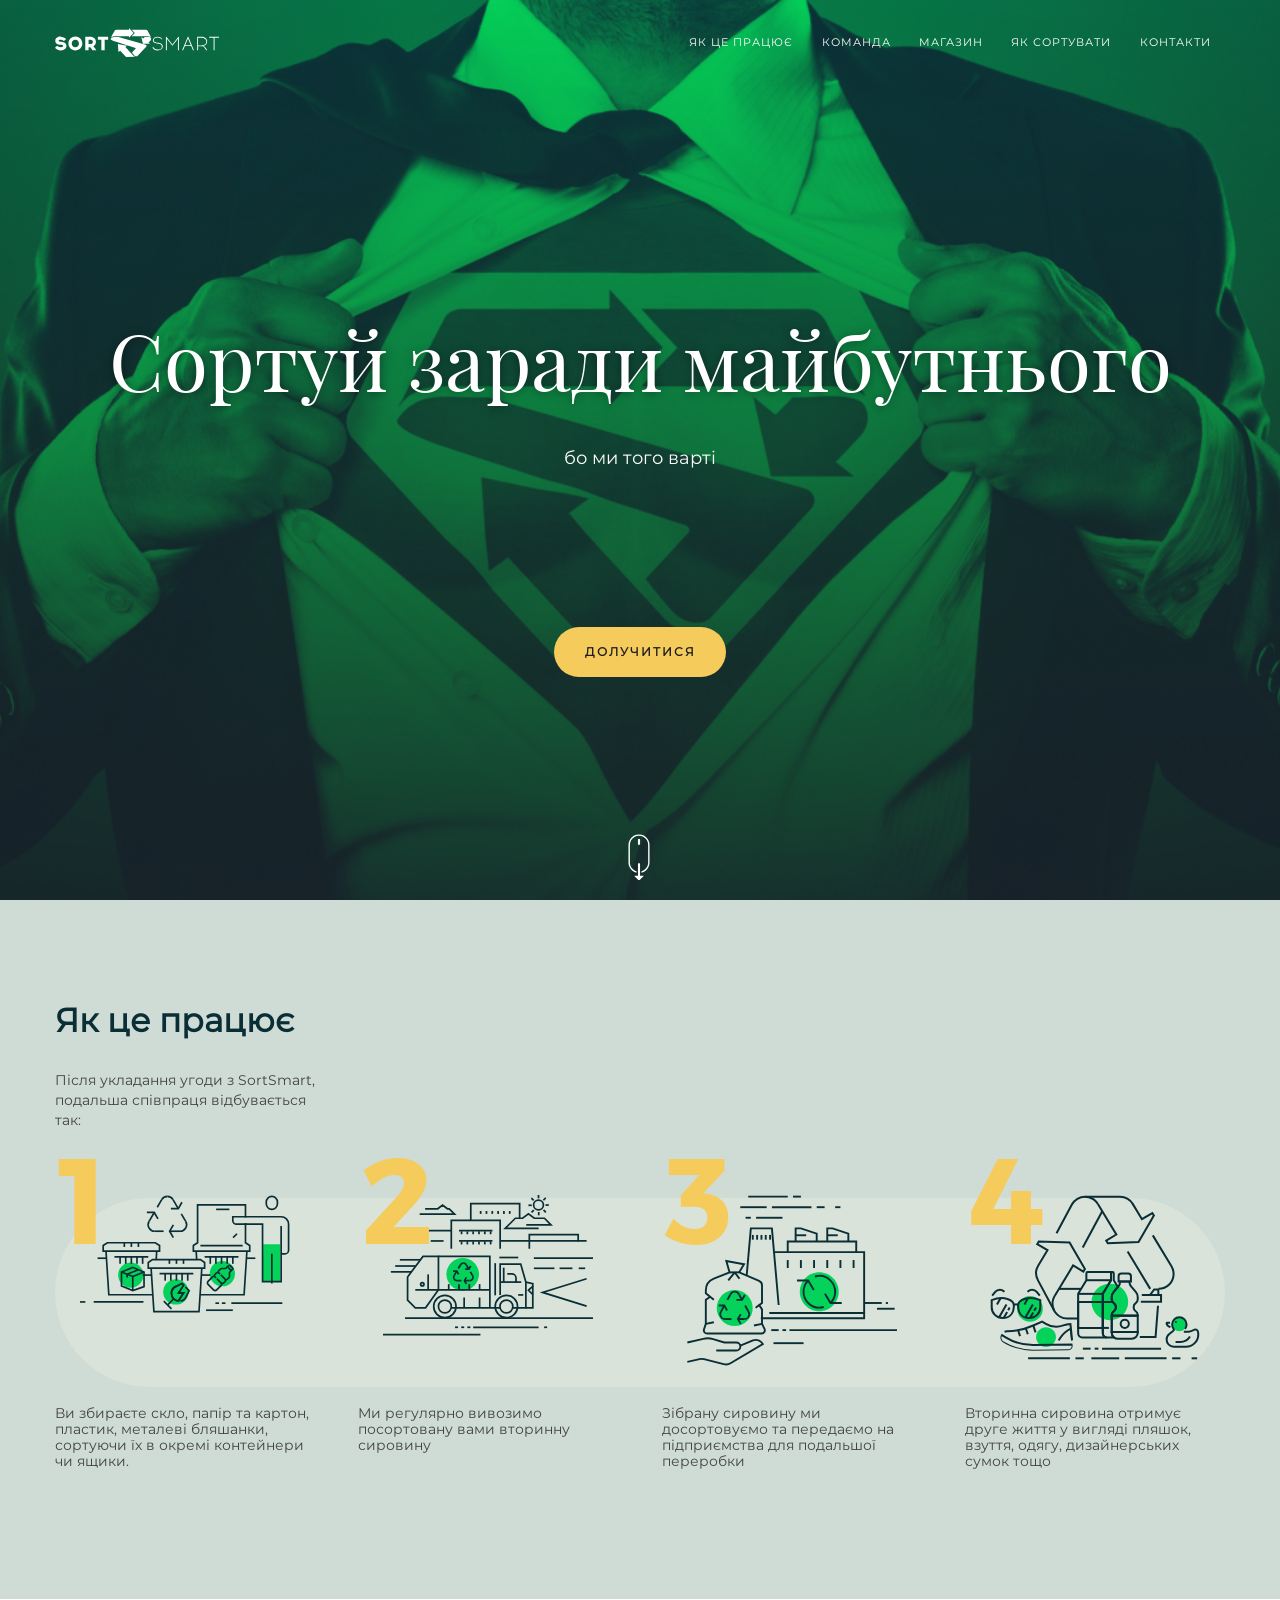
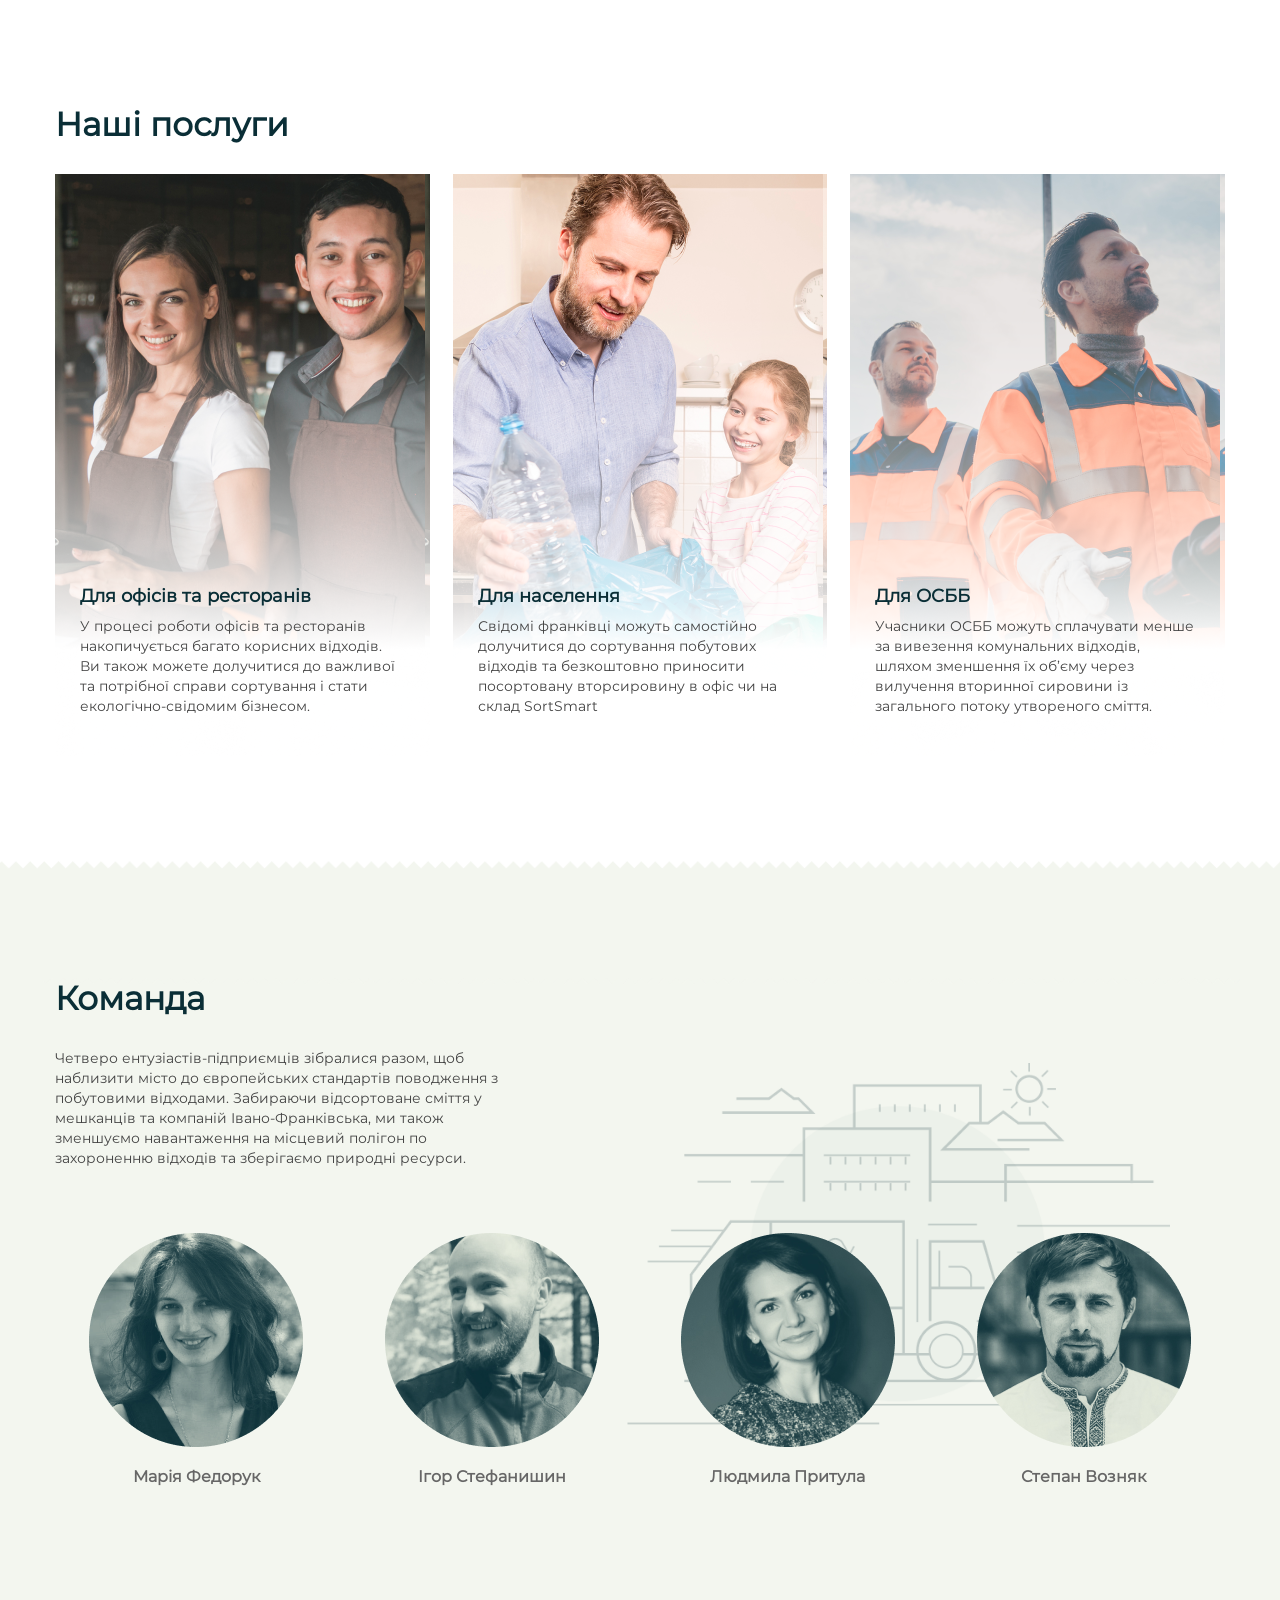
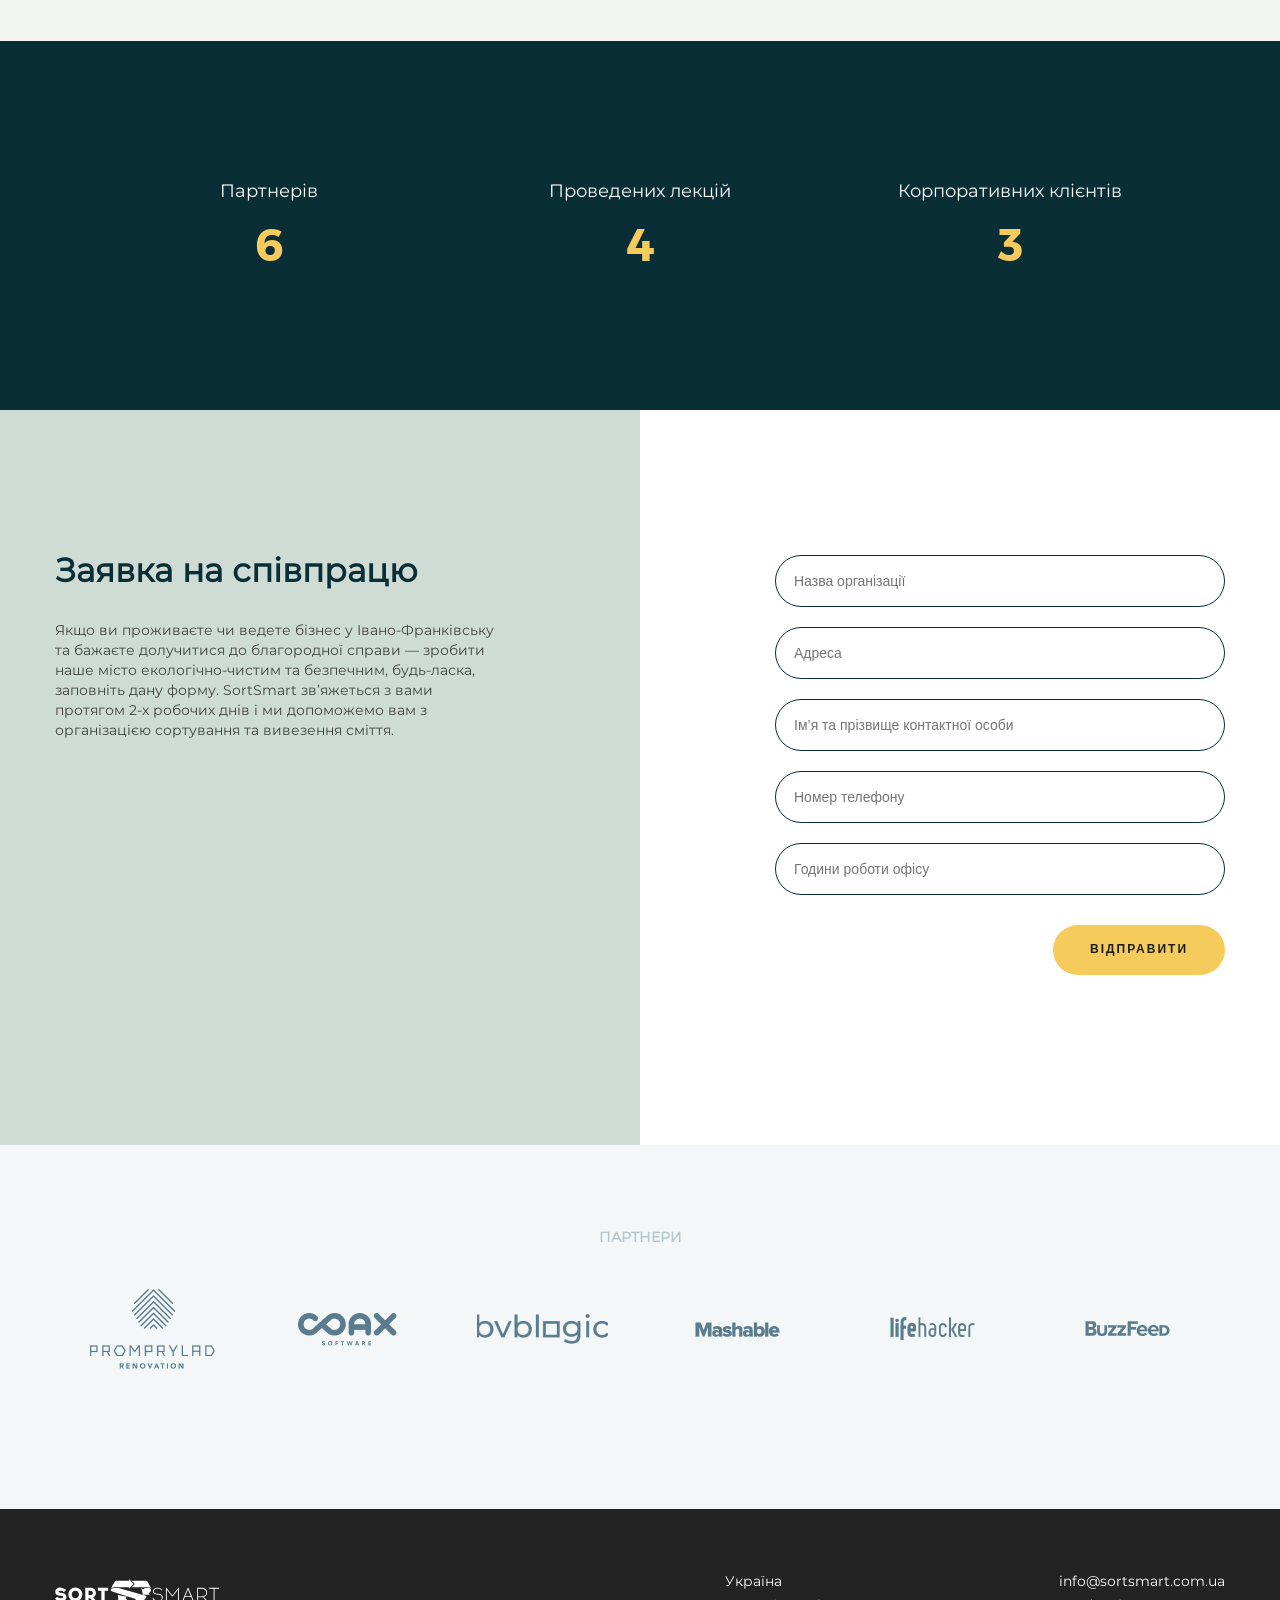
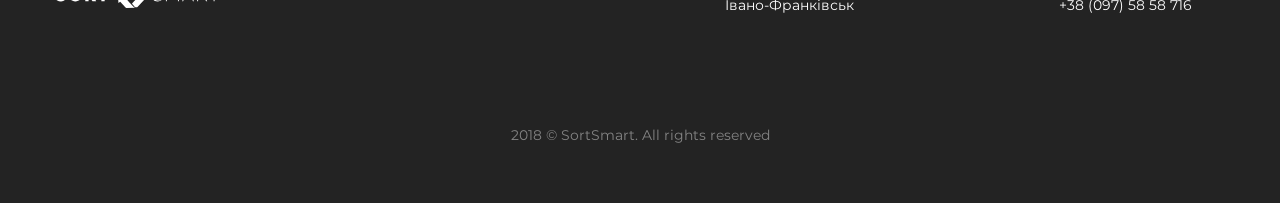
==== commit c4c4c966: "Create: new page" ====
--- a/index.html
+++ b/index.html
@@ -46,7 +46,7 @@
         <p class="h_hero-sub">бо ми того варті</p>
       </div>
       <div class="btn-wrap center">
-        <div class="btn yellow-btn"><span>долучитися</span></div>
+        <div class="btn yellow-btn anchor" data-anchor="#contact"><span>долучитися</span></div>
       </div>
       <div class="mouse-pointer"></div>
     </div>
--- a/css/main-app.css
+++ b/css/main-app.css
@@ -1 +1 @@
-/*! normalize.css v7.0.0 | MIT License | github.com/necolas/normalize.css */html{line-height:1.15;-ms-text-size-adjust:100%;-webkit-text-size-adjust:100%}article,aside,footer,header,nav,section{display:block}h1{font-size:2em;margin:.67em 0}figcaption,figure,main{display:block}figure{margin:1em 40px}hr{-webkit-box-sizing:content-box;box-sizing:content-box;height:0;overflow:visible}pre{font-family:monospace,monospace;font-size:1em}a{background-color:transparent;-webkit-text-decoration-skip:objects}abbr[title]{border-bottom:none;text-decoration:underline;-webkit-text-decoration:underline dotted;text-decoration:underline dotted}b,strong{font-weight:inherit;font-weight:bolder}code,kbd,samp{font-family:monospace,monospace;font-size:1em}dfn{font-style:italic}mark{background-color:#ff0;color:#000}small{font-size:80%}sub,sup{font-size:75%;line-height:0;position:relative;vertical-align:baseline}sub{bottom:-.25em}sup{top:-.5em}audio,video{display:inline-block}audio:not([controls]){display:none;height:0}img{border-style:none}svg:not(:root){overflow:hidden}button,input,optgroup,select,textarea{font-family:sans-serif;font-size:100%;line-height:1.15;margin:0}button,input{overflow:visible}button,select{text-transform:none}[type=reset],[type=submit],button,html [type=button]{-webkit-appearance:button}[type=button]::-moz-focus-inner,[type=reset]::-moz-focus-inner,[type=submit]::-moz-focus-inner,button::-moz-focus-inner{border-style:none;padding:0}[type=button]:-moz-focusring,[type=reset]:-moz-focusring,[type=submit]:-moz-focusring,button:-moz-focusring{outline:1px dotted ButtonText}fieldset{padding:.35em .75em .625em}legend{-webkit-box-sizing:border-box;box-sizing:border-box;color:inherit;display:table;max-width:100%;padding:0;white-space:normal}progress{display:inline-block;vertical-align:baseline}textarea{overflow:auto}[type=checkbox],[type=radio]{-webkit-box-sizing:border-box;box-sizing:border-box;padding:0}[type=number]::-webkit-inner-spin-button,[type=number]::-webkit-outer-spin-button{height:auto}[type=search]{-webkit-appearance:textfield;outline-offset:-2px}[type=search]::-webkit-search-cancel-button,[type=search]::-webkit-search-decoration{-webkit-appearance:none}::-webkit-file-upload-button{-webkit-appearance:button;font:inherit}details,menu{display:block}summary{display:list-item}canvas{display:inline-block}[hidden],template{display:none}.slick-slider{-webkit-box-sizing:border-box;box-sizing:border-box;-webkit-touch-callout:none;-webkit-user-select:none;-moz-user-select:none;-ms-user-select:none;user-select:none;-ms-touch-action:pan-y;touch-action:pan-y;-webkit-tap-highlight-color:transparent}.slick-list,.slick-slider{position:relative;display:block}.slick-list{overflow:hidden;margin:0;padding:0}.slick-list:focus{outline:none}.slick-list.dragging{cursor:pointer;cursor:hand}.slick-slider .slick-list,.slick-slider .slick-track{-webkit-transform:translateZ(0);-ms-transform:translateZ(0);transform:translateZ(0)}.slick-track{position:relative;left:0;top:0;display:block;margin-left:auto;margin-right:auto}.slick-track:after,.slick-track:before{content:"";display:table}.slick-track:after{clear:both}.slick-loading .slick-track{visibility:hidden}.slick-slide{float:left;height:100%;min-height:1px;display:none}[dir=rtl] .slick-slide{float:right}.slick-slide img{display:block}.slick-slide.slick-loading img{display:none}.slick-slide.dragging img{pointer-events:none}.slick-initialized .slick-slide{display:block}.slick-loading .slick-slide{visibility:hidden}.slick-vertical .slick-slide{display:block;height:auto;border:1px solid transparent}.slick-arrow.slick-hidden{display:none}.mfp-bg{z-index:1042;overflow:hidden;background:-webkit-gradient(linear,right top,left top,from(#523a38),to(#944e4c));background:-webkit-linear-gradient(right,#523a38,#944e4c);background:-o-linear-gradient(right,#523a38 0,#944e4c 100%);background:linear-gradient(-90deg,#523a38,#944e4c);opacity:.8}.mfp-bg,.mfp-wrap{top:0;left:0;width:100%;height:100%;position:fixed}.mfp-wrap{z-index:1043;outline:none!important;-webkit-backface-visibility:hidden}.mfp-container{text-align:center;position:absolute;width:100%;height:100%;left:0;top:0;padding:0 8px;-webkit-box-sizing:border-box;box-sizing:border-box}.mfp-container:before{content:"";display:inline-block;height:100%;vertical-align:middle}.mfp-align-top .mfp-container:before{display:none}.mfp-content{position:relative;display:inline-block;vertical-align:middle;margin:0 auto;text-align:left;z-index:1045}.mfp-ajax-holder .mfp-content,.mfp-inline-holder .mfp-content{width:100%;cursor:auto}.mfp-ajax-cur{cursor:progress}.mfp-zoom-out-cur,.mfp-zoom-out-cur .mfp-image-holder .mfp-close{cursor:-webkit-zoom-out;cursor:zoom-out}.mfp-zoom{cursor:pointer;cursor:-webkit-zoom-in;cursor:zoom-in}.mfp-auto-cursor .mfp-content{cursor:auto}.mfp-arrow,.mfp-close,.mfp-counter,.mfp-preloader{-webkit-user-select:none;-moz-user-select:none;-ms-user-select:none;user-select:none}.mfp-loading.mfp-figure{display:none}.mfp-hide{display:none!important}.mfp-preloader{color:#ccc;position:absolute;top:50%;width:auto;text-align:center;margin-top:-.8em;left:8px;right:8px;z-index:1044}.mfp-preloader a{color:#ccc}.mfp-preloader a:hover{color:#fff}.mfp-s-error .mfp-content,.mfp-s-ready .mfp-preloader{display:none}button.mfp-arrow,button.mfp-close{overflow:visible;cursor:pointer;background:transparent;border:0;-webkit-appearance:none;display:block;outline:none;padding:0;z-index:1046;-webkit-box-shadow:none;box-shadow:none;-ms-touch-action:manipulation;touch-action:manipulation}button::-moz-focus-inner{padding:0;border:0}.mfp-close{width:44px;height:44px;line-height:44px;position:absolute;right:0;top:0;text-decoration:none;text-align:center;opacity:.65;padding:0 0 18px 10px;color:#fff;font-style:normal;font-size:28px;font-family:Arial,Baskerville,monospace}.mfp-close:focus,.mfp-close:hover{opacity:1}.mfp-close:active{top:1px}.mfp-close-btn-in .mfp-close{color:#333}.mfp-iframe-holder .mfp-close,.mfp-image-holder .mfp-close{color:#fff;right:-6px;text-align:right;padding-right:6px;width:100%}.mfp-counter{position:absolute;top:0;right:0;color:#ccc;font-size:12px;line-height:18px;white-space:nowrap}.mfp-arrow{position:absolute;opacity:.65;margin:0;top:50%;margin-top:-55px;padding:0;width:90px;height:110px;display:-webkit-box;display:-ms-flexbox;display:flex;-webkit-box-pack:center;-ms-flex-pack:center;justify-content:center;-webkit-box-align:center;-ms-flex-align:center;align-items:center;-webkit-tap-highlight-color:transparent}.mfp-arrow:active{margin-top:-54px}.mfp-arrow:focus,.mfp-arrow:hover{opacity:1}.mfp-arrow-left{background:url("../img/left.svg") no-repeat 50%/25px!important;left:0}.mfp-arrow-right{background:url("../img/right.svg") no-repeat 50%/25px!important;right:0}.mfp-iframe-holder{padding-top:40px;padding-bottom:40px}.mfp-iframe-holder .mfp-content{line-height:0;width:100%;max-width:900px}.mfp-iframe-holder .mfp-close{top:-40px}.mfp-iframe-scaler{width:100%;height:0;overflow:hidden;padding-top:56.25%}.mfp-iframe-scaler iframe{position:absolute;display:block;top:0;left:0;width:100%;height:100%;-webkit-box-shadow:0 0 8px rgba(0,0,0,.6);box-shadow:0 0 8px rgba(0,0,0,.6);background:#000}img.mfp-img{width:auto;max-width:100%;height:auto;display:block;-webkit-box-sizing:border-box;box-sizing:border-box;padding:40px 0;margin:0 auto}.mfp-figure,img.mfp-img{line-height:0}.mfp-figure:after{content:"";position:absolute;left:0;top:40px;bottom:40px;display:block;right:0;width:auto;height:auto;z-index:-1;-webkit-box-shadow:0 0 8px rgba(0,0,0,.6);box-shadow:0 0 8px rgba(0,0,0,.6);background:#444}.mfp-figure small{color:#bdbdbd;display:block;font-size:12px;line-height:14px}.mfp-figure figure{margin:0}.mfp-bottom-bar{margin-top:-36px;position:absolute;top:100%;left:0;width:100%;cursor:auto}.mfp-title{text-align:left;line-height:18px;color:#f3f3f3;word-wrap:break-word;padding-right:36px}.mfp-image-holder .mfp-content{max-width:100%}.mfp-gallery .mfp-image-holder .mfp-figure{cursor:pointer}@media screen and (max-height:300px),screen and (max-width:800px) and (orientation:landscape){.mfp-img-mobile .mfp-image-holder{padding-left:0;padding-right:0}.mfp-img-mobile img.mfp-img{padding:0}.mfp-img-mobile .mfp-figure:after{top:0;bottom:0}.mfp-img-mobile .mfp-figure small{display:inline;margin-left:5px}.mfp-img-mobile .mfp-bottom-bar{background:rgba(0,0,0,.6);bottom:0;margin:0;top:auto;padding:3px 5px;position:fixed;-webkit-box-sizing:border-box;box-sizing:border-box}.mfp-img-mobile .mfp-bottom-bar:empty{padding:0}.mfp-img-mobile .mfp-counter{right:5px;top:3px}.mfp-img-mobile .mfp-close{top:0;right:0;width:35px;height:35px;line-height:35px;background:rgba(0,0,0,.6);position:fixed;text-align:center;padding:0}}@media (max-width:900px){.mfp-arrow{-webkit-transform:scale(.75);-ms-transform:scale(.75);transform:scale(.75)}.mfp-arrow-left{-webkit-transform-origin:0;-ms-transform-origin:0;transform-origin:0}.mfp-arrow-right{-webkit-transform-origin:100%;-ms-transform-origin:100%;transform-origin:100%}.mfp-container{padding-left:6px;padding-right:6px}}@font-face{font-family:Playfair Display;src:local("Playfair Display"),local("PlayfairDisplay-Regular"),url("../fonts/playfairdisplay.woff2") format("woff2"),url("../fonts/playfairdisplay.woff") format("woff"),url("../fonts/playfairdisplay.ttf") format("truetype");font-weight:400;font-style:normal}@font-face{font-family:montserrat;src:url("fonts/ofont.ru_Montserrat.eot");src:local("\263A"),url("../fonts/ofont.ru_Montserrat.woff") format("woff"),url("../fonts/ofont.ru_Montserrat.ttf") format("truetype"),url("../fonts/ofont.ru_Montserrat.svg") format("svg");font-weight:400;font-style:normal}@font-face{font-family:Montserratbold;src:local("Montserrat Bold"),local("Montserrat-Bold"),url("../fonts/montserratbold.woff2") format("woff2"),url("../fonts/montserratbold.woff") format("woff"),url("../fonts/montserratbold.ttf") format("truetype");font-weight:700;font-style:normal}@-webkit-keyframes slide-box-right{0%{left:-100%;opacity:0}50%{opacity:.5}to{left:100%;opacity:0}}@keyframes slide-box-right{0%{left:-100%;opacity:0}50%{opacity:.5}to{left:100%;opacity:0}}*{-webkit-box-sizing:border-box;box-sizing:border-box;margin:0;padding:0;-webkit-tap-highlight-color:transparent}h1{margin:.4em 0}p{font-size:14px;line-height:20px;padding:0 0 15px}a,a:focus,a:hover{text-decoration:none;color:inherit}input{padding:25px 18px;height:48px;width:100%;max-width:470px;resize:none;font-size:14px;border:1px solid #0a2e36;outline:none;color:#727272;background:transparent;border-radius:100px;margin-bottom:20px}input:last-of-type{margin-bottom:0}input:placeholder{color:#727272}input:focus,textarea{outline:none}textarea{padding:25px 18px;height:auto;width:100%;resize:none;font-size:14px;background:transparent;border:1px solid #0a2e36;border-radius:100px}textarea,textarea:placeholder{color:#727272}textarea:focus{outline:none}body{width:100%;margin:0;padding:0;font-family:montserrat,sans-serif;font-size:14px;color:#424242}body.ovf{height:100vh}.wrapper,body.ovf{overflow:hidden;width:100%}.container{width:100%;height:100%;max-width:1200px;padding:0 15px;margin:0 auto}.h_hero{font-size:40px;font-family:Playfair Display;font-style:normal;font-weight:400;line-height:normal;text-align:center;color:#fff;text-shadow:0 1px 10px rgba(0,0,0,.4)}@media only screen and (min-width:1200px){.h_hero{font-size:80px}}.h_hero-sub{font-weight:400;line-height:28px;font-size:18px;text-align:center;color:#fff}.h_article,.h_hero-sub{font-family:montserrat,sans-serif;font-style:normal}.h_article{font-weight:700;line-height:normal;font-size:24px;color:#0a2e36;margin-bottom:15px}@media only screen and (min-width:1200px){.h_article{font-size:33px;margin-bottom:30px}}.h_article__title{font-size:18px;font-weight:700;color:#0a2e36;margin-bottom:10px}.btn-wrap{width:100%;height:110px;display:-webkit-box;display:-ms-flexbox;display:flex;-webkit-box-orient:vertical;-webkit-box-direction:normal;-ms-flex-direction:column;flex-direction:column;-webkit-box-align:center;-ms-flex-align:center;align-items:center}.btn-wrap.center,.btn-wrap.end{-webkit-box-pack:center;-ms-flex-pack:center;justify-content:center}.btn-wrap.end{-webkit-box-align:end;-ms-flex-align:end;align-items:flex-end}.btn{width:172px;height:50px;border-radius:100px;text-transform:uppercase;font-size:12px;font-weight:700;letter-spacing:2px;display:-webkit-box;display:-ms-flexbox;display:flex;-webkit-box-orient:vertical;-webkit-box-direction:normal;-ms-flex-direction:center;flex-direction:center;-webkit-box-pack:center;-ms-flex-pack:center;justify-content:center;-webkit-box-align:center;-ms-flex-align:center;align-items:center;cursor:pointer;position:relative;overflow:hidden;border:none;outline:none}.btn:hover:after{content:"";background:#edf090;position:absolute;top:0;width:100%;height:50px;-webkit-animation:slide-box-right .4s forwards;animation:slide-box-right .4s forwards}.btn span{position:relative;z-index:1;letter-spacing:2px;-webkit-transition:all .2s ease;-o-transition:all .2s ease;transition:all .2s ease}.btn.yellow-btn{background:#f5cb5c;color:#1d1d1d}.h_partners{font-weight:700;line-height:24px;font-size:14px;text-transform:uppercase;color:#b6c6ce;text-align:center}header{width:100%;height:50px;position:absolute;top:0;left:0;-webkit-transition:all .5s ease;-o-transition:all .5s ease;transition:all .5s ease}header.sticky{background:#0a2e36;-webkit-box-shadow:0 5px 17px rgba(0,0,0,.6);box-shadow:0 5px 17px rgba(0,0,0,.6);position:fixed;top:0;left:0;z-index:3}@media only screen and (min-width:1200px){header{height:84px}}.header-wrap{width:100%;height:100%;display:-webkit-box;display:-ms-flexbox;display:flex;-webkit-box-orient:horizontal;-webkit-box-direction:normal;-ms-flex-direction:row;flex-direction:row;-webkit-box-pack:start;-ms-flex-pack:start;justify-content:flex-start;-webkit-box-align:center;-ms-flex-align:center;align-items:center;position:relative}@media only screen and (min-width:768px){.header-wrap{-webkit-box-pack:justify;-ms-flex-pack:justify;justify-content:space-between}}.menu{position:fixed;top:0;left:0;width:100%;height:100vh;padding:15px;z-index:3;visibility:visible;opacity:1;padding:80px 15px 15px;background:#0a2e36;visibility:hidden}@media only screen and (min-width:768px){.menu{visibility:visible;position:static;height:100%;background:transparent;padding:0;max-width:550px}}.menu-list{list-style:none;display:-webkit-box;display:-ms-flexbox;display:flex;-webkit-box-orient:vertical;-webkit-box-direction:normal;-ms-flex-direction:column;flex-direction:column;-webkit-box-align:center;-ms-flex-align:center;align-items:center;width:100%}@media only screen and (min-width:768px){.menu-list{-webkit-box-orient:horizontal;-webkit-box-direction:normal;-ms-flex-direction:row;flex-direction:row;-ms-flex-pack:distribute;justify-content:space-around;-webkit-box-align:center;-ms-flex-align:center;align-items:center;height:100%}}.menu-list .link{width:auto;margin-bottom:20px;font-size:14px;letter-spacing:1px;text-transform:uppercase;position:relative;display:-webkit-box;display:-ms-flexbox;display:flex;-webkit-box-orient:horizontal;-webkit-box-direction:normal;-ms-flex-direction:row;flex-direction:row;-webkit-box-pack:center;-ms-flex-pack:center;justify-content:center;-webkit-box-align:center;-ms-flex-align:center;align-items:center;color:#fff;padding:10px 0;opacity:0;-webkit-transform:translateY(-20px);-ms-transform:translateY(-20px);transform:translateY(-20px)}@media only screen and (min-width:768px){.menu-list .link{opacity:1;margin-bottom:0;padding:0;-webkit-transform:translateY(0);-ms-transform:translateY(0);transform:translateY(0);font-size:11px}}.menu-list .link.active:before{width:24px}.menu-list .link:before{content:"";display:block;position:absolute;width:0;height:2px;background:#fff;display:-webkit-box;display:-ms-flexbox;display:flex;-webkit-box-orient:horizontal;-webkit-box-direction:normal;-ms-flex-direction:row;flex-direction:row;-webkit-box-pack:center;-ms-flex-pack:center;justify-content:center;-webkit-box-align:center;-ms-flex-align:center;align-items:center;bottom:-5px;-webkit-transition:all .5s ease;-o-transition:all .5s ease;transition:all .5s ease}@media only screen and (min-width:1200px){.menu-list .link:hover:before{width:100%}}.menu-list.dark-theme .link{color:#0a2e36}.menu-btn{width:50px;height:50px;position:relative;z-index:4}@media only screen and (min-width:768px){.menu-btn{display:none}}.menu-btn.open .line-top{top:calc(50% - 1px);-webkit-transform:rotate(45deg);-ms-transform:rotate(45deg);transform:rotate(45deg)}.menu-btn.open .line-bot{top:calc(50% - 1px);-webkit-transform:rotate(-45deg);-ms-transform:rotate(-45deg);transform:rotate(-45deg)}.menu-btn.open .line-md{opacity:0}.menu-line{position:absolute;width:26px;height:2px;background:#fff;left:calc(50% - 13px);-webkit-transition:all .3s ease;-o-transition:all .3s ease;transition:all .3s ease}.menu-line.line-top{top:calc(35% - 1px)}.menu-line.line-md{top:calc(50% - 1px)}.menu-line.line-bot{top:calc(65% - 1px)}.header-logo{display:block;width:164px;height:29px}@media only screen and (max-width:767px){.header-logo{display:none}}.header-logo img{width:100%;height:auto}.hero-section{width:100%;height:100vh;background:url("../img/hero.png");background-position:50%;background-repeat:no-repeat;background-size:cover;padding-top:110px}@media only screen and (min-width:1200px){.hero-section{padding-top:80px}}.content-logo{display:block;width:164px;height:29px}@media only screen and (min-width:768px){.content-logo{display:none}}.content-logo img{width:100%;height:auto}.hero-wrap{width:100%;height:100%;display:-webkit-box;display:-ms-flexbox;display:flex;-webkit-box-orient:vertical;-webkit-box-direction:normal;-ms-flex-direction:column;flex-direction:column;-ms-flex-pack:distribute;justify-content:space-around;-webkit-box-align:center;-ms-flex-align:center;align-items:center}@media only screen and (min-width:768px){.hero-wrap{-webkit-box-pack:center;-ms-flex-pack:center;justify-content:center;position:relative}}.hero-content{width:80%;margin:0 auto;display:-webkit-box;display:-ms-flexbox;display:flex;-webkit-box-orient:vertical;-webkit-box-direction:normal;-ms-flex-direction:column;flex-direction:column;-webkit-box-pack:justify;-ms-flex-pack:justify;justify-content:space-between;-webkit-box-align:center;-ms-flex-align:center;align-items:center}@media only screen and (min-width:1200px){.hero-content{width:100%;margin-bottom:110px}}.mouse-pointer{position:absolute;width:22px;height:46px;background:url(../img/scroll.svg);background-position:50%;background-repeat:no-repeat;background-size:100%;bottom:20px;left:calc(50% - 12px)}@media only screen and (max-width:1199px){.mouse-pointer{display:none}}.how-it-works{width:100%;padding:40px 0 0;background:#cfdbd5;font-size:14px;color:#cfdbd5;font-family:montserrat,sans-serif;position:relative;color:#424242}@media only screen and (min-width:768px){.how-it-works{padding:100px 0 95px}}.how-it-works:after{content:"";display:block;position:absolute;width:100%;height:5px;background:url(../img/devider.png);background-position:0 0;background-size:cover;background-repeat:no-repeat;bottom:0;left:0}@media only screen and (min-width:768px){.how-it-works:after{display:none}}.intro{width:100%;max-width:280px}.how-it-works__wrap{width:100%;display:-webkit-box;display:-ms-flexbox;display:flex;-webkit-box-orient:vertical;-webkit-box-direction:normal;-ms-flex-direction:column;flex-direction:column;-webkit-box-pack:start;-ms-flex-pack:start;justify-content:flex-start;-webkit-box-align:center;-ms-flex-align:center;align-items:center;position:relative}.how-it-works__wrap:after{content:"";display:block;position:absolute;width:calc(100% - 30px);top:25px;left:15px;height:189px;background:#e8eddf;border-radius:94.5px;opacity:.4;z-index:0}@media only screen and (max-width:767px){.how-it-works__wrap:after{display:none}}@media only screen and (min-width:1200px){.how-it-works__wrap:after{top:53px}}@media only screen and (min-width:768px){.how-it-works__wrap{-webkit-box-orient:horizontal;-webkit-box-direction:normal;-ms-flex-direction:row;flex-direction:row;-webkit-box-pack:justify;-ms-flex-pack:justify;justify-content:space-between;-webkit-box-align:start;-ms-flex-align:start;align-items:flex-start;-ms-flex-wrap:nowrap;flex-wrap:nowrap;max-width:1200px;margin:0 auto}}.how-it-works__wrap .how-it-works__item{display:-webkit-box;display:-ms-flexbox;display:flex;-webkit-box-orient:vertical;-webkit-box-direction:normal;-ms-flex-direction:column;flex-direction:column;-webkit-box-pack:start;-ms-flex-pack:start;justify-content:flex-start;-webkit-box-align:center;-ms-flex-align:center;align-items:center;padding:50px 0 35px}@media only screen and (min-width:768px){.how-it-works__wrap .how-it-works__item{width:calc(100% / 4 - 10px);z-index:1}}.how-it-works__wrap .how-it-works__item.light-item{background:#e8eddf;position:relative}.how-it-works__wrap .how-it-works__item.light-item:before{content:"";width:0;height:0;position:absolute;border-style:solid;border-width:16px 22px 0;border-color:#cfdbd5 transparent transparent;top:0;left:calc(50% - 22px)}@media only screen and (min-width:768px){.how-it-works__wrap .how-it-works__item.light-item:before{display:none}}@media only screen and (min-width:768px){.how-it-works__wrap .how-it-works__item.light-item{background:transparent}}.how-it-works__wrap .how-it-works__item.dark-item{position:relative}.how-it-works__wrap .how-it-works__item.dark-item:before{content:"";width:0;height:0;position:absolute;border-style:solid;border-width:16px 22px 0;border-color:#e8eddf transparent transparent;top:0;left:calc(50% - 22px)}@media only screen and (min-width:768px){.how-it-works__wrap .how-it-works__item.dark-item:before{display:none}}.how-it-works__wrap .how-it-works__item.dark-item:first-child:before{display:none}.how-it-works__wrap .how-it-works__item .container{position:relative;display:-webkit-box;display:-ms-flexbox;display:flex;-webkit-box-orient:vertical;-webkit-box-direction:normal;-ms-flex-direction:column;flex-direction:column;-webkit-box-pack:start;-ms-flex-pack:start;justify-content:flex-start;-webkit-box-align:center;-ms-flex-align:center;align-items:center}.how-it-works__wrap .how-it-works__item .img{width:100%;max-width:244px;margin-bottom:20px}@media only screen and (min-width:768px){.how-it-works__wrap .how-it-works__item .img{min-height:135px}}@media only screen and (min-width:1024px){.how-it-works__wrap .how-it-works__item .img{min-height:190px}}@media only screen and (min-width:1200px){.how-it-works__wrap .how-it-works__item .img{min-height:190px;max-width:210px;-webkit-transition:all .5s ease;-o-transition:all .5s ease;transition:all .5s ease}.how-it-works__wrap .how-it-works__item .img:hover{-webkit-transform:translateY(-3px);-ms-transform:translateY(-3px);transform:translateY(-3px)}}.how-it-works__wrap .how-it-works__item .img img{width:100%;height:auto}.how-it-works__wrap .how-it-works__item .number{position:absolute;top:-10px;left:38px;font-size:80px;color:#f5cb5c;font-weight:900;font-family:Montserratbold,sans-serif;line-height:.8;opacity:.8;z-index:2}@media only screen and (min-width:1200px){.how-it-works__wrap .how-it-works__item .number{font-size:120px;top:-48px;left:18px;opacity:1}}.services{width:100%;padding:30px 0}@media only screen and (min-width:1200px){.services{padding:105px 0}}.services__wrap{-webkit-box-orient:horizontal;-ms-flex-direction:row;flex-direction:row;-webkit-box-pack:justify;-ms-flex-pack:justify;justify-content:space-between;-webkit-box-align:center;-ms-flex-align:center;align-items:center;-ms-flex-wrap:wrap;flex-wrap:wrap}.services__wrap,.services__wrap-item{width:100%;display:-webkit-box;display:-ms-flexbox;display:flex;-webkit-box-direction:normal}.services__wrap-item{-webkit-box-orient:vertical;-ms-flex-direction:column;flex-direction:column;padding:12px 0}@media only screen and (min-width:768px){.services__wrap-item{width:calc(100% / 3 - 15px);height:400px;background-position:50%;background-repeat:no-repeat;background-size:cover;-webkit-box-pack:end;-ms-flex-pack:end;justify-content:flex-end;padding:25px}}@media only screen and (min-width:1024px){.services__wrap-item{height:582px}}@media only screen and (min-width:768px){.services__wrap-item:first-child{background:url(../img/serv-1.png)}}@media only screen and (min-width:768px){.services__wrap-item:nth-child(2){background:url(../img/serv-2.png)}}@media only screen and (min-width:768px){.services__wrap-item:nth-child(3){background:url(../img/serv-3.png)}}.team{width:100%;background:hsla(81,28%,90%,.5);padding:23px 0 34px}@media only screen and (min-width:1024px){.team{padding:117px 0 134px}}.team__intro{width:100%;max-width:467px;margin-bottom:20px}@media only screen and (min-width:1024px){.team__intro{margin-bottom:50px}}.team__wrap{width:100%;-webkit-box-orient:horizontal;-ms-flex-direction:row;flex-direction:row;-webkit-box-pack:justify;-ms-flex-pack:justify;justify-content:space-between;-webkit-box-align:start;-ms-flex-align:start;align-items:flex-start;-ms-flex-wrap:wrap;flex-wrap:wrap}.team__wrap,.team__wrap-item{display:-webkit-box;display:-ms-flexbox;display:flex;-webkit-box-direction:normal}.team__wrap-item{width:calc(50% - 10px);-webkit-box-orient:vertical;-ms-flex-direction:column;flex-direction:column;-webkit-box-pack:start;-ms-flex-pack:start;justify-content:flex-start;-webkit-box-align:center;-ms-flex-align:center;align-items:center;margin-bottom:20px}@media only screen and (min-width:768px){.team__wrap-item{width:calc(100% / 4 - 10px)}}.team__wrap-item .img{width:100%;max-width:104px;display:-webkit-box;display:-ms-flexbox;display:flex;-webkit-box-orient:vertical;-webkit-box-direction:normal;-ms-flex-direction:column;flex-direction:column;-webkit-box-pack:start;-ms-flex-pack:start;justify-content:flex-start;-webkit-box-align:center;-ms-flex-align:center;align-items:center;margin-bottom:20px}@media only screen and (min-width:1024px){.team__wrap-item .img{max-width:214px}}.team__wrap-item .img img{width:100%;height:auto}.team__wrap-item .name{width:120px;text-align:center;font-size:16px;line-height:20px;color:#666;font-weight:700}@media only screen and (min-width:1024px){.team__wrap-item .name{width:100%}}.stat{width:100%;background:#0a2e36;padding:50px 0}@media only screen and (min-width:1024px){.stat{padding:140px 0}}.stat__wrap{width:95%;margin:0 auto;-webkit-box-orient:horizontal;-ms-flex-direction:row;flex-direction:row;-webkit-box-pack:justify;-ms-flex-pack:justify;justify-content:space-between;-webkit-box-align:start;-ms-flex-align:start;align-items:flex-start}.stat__wrap,.stat__wrap-item{display:-webkit-box;display:-ms-flexbox;display:flex;-webkit-box-direction:normal}.stat__wrap-item{width:33.33333%;-webkit-box-orient:vertical;-ms-flex-direction:column;flex-direction:column;-webkit-box-pack:start;-ms-flex-pack:start;justify-content:flex-start;-webkit-box-align:center;-ms-flex-align:center;align-items:center}.stat__wrap-item .title{font-size:10px;color:#fff;text-align:center;min-height:22px}@media only screen and (min-width:768px){.stat__wrap-item .title{font-size:18px;margin-bottom:15px}}.stat__wrap-item .number{font-family:Montserratbold,sans-serif;font-size:45px;font-weight:700;color:#f5cb5c;text-align:center}.contact-form{width:100%;padding:50px 0 20px;position:relative}@media only screen and (min-width:1024px){.contact-form{padding:140px 0}}.contact-form:after{content:"";display:block;position:absolute;width:50%;height:100%;background:#cfdbd5;top:0;left:0;z-index:-1}@media only screen and (max-width:767px){.contact-form:after{display:none}}.contact-form__wrap{display:-webkit-box;display:-ms-flexbox;display:flex;-webkit-box-orient:horizontal;-webkit-box-direction:normal;-ms-flex-direction:row;flex-direction:row;-webkit-box-pack:justify;-ms-flex-pack:justify;justify-content:space-between;-webkit-box-align:start;-ms-flex-align:start;align-items:flex-start;-ms-flex-wrap:wrap;flex-wrap:wrap}.contact-form__wrap-intro{width:100%}@media only screen and (min-width:768px){.contact-form__wrap-intro{width:calc(50% - 60px)}}@media only screen and (min-width:768px) and (min-width:1024px){.contact-form__wrap-intro{width:calc(50% - 100px)}}@media only screen and (min-width:768px) and (min-width:1200px){.contact-form__wrap-intro{width:calc(50% - 135px)}}.contact-form__wrap-form{width:100%}@media only screen and (min-width:768px){.contact-form__wrap-form{width:calc(50% - 60px)}}@media only screen and (min-width:768px) and (min-width:1024px){.contact-form__wrap-form{width:calc(50% - 100px)}}@media only screen and (min-width:768px) and (min-width:1200px){.contact-form__wrap-form{width:calc(50% - 135px)}}.intro-form{width:100%;max-width:450px;text-align:left;margin-bottom:15px}form{margin-top:5px}.partners{background:#f3f7f8;padding:20px 0 50px}@media only screen and (min-width:1024px){.partners{padding:80px 0 120px}}.partners__wrap{width:100%;-webkit-box-orient:horizontal;-ms-flex-direction:row;flex-direction:row;-webkit-box-pack:justify;-ms-flex-pack:justify;justify-content:space-between;-ms-flex-wrap:wrap;flex-wrap:wrap;padding:40px 0 0;min-height:80px}.partners__wrap,.partners__wrap-item{display:-webkit-box;display:-ms-flexbox;display:flex;-webkit-box-direction:normal;-webkit-box-align:center;-ms-flex-align:center;align-items:center}.partners__wrap-item{width:50%;-webkit-box-orient:vertical;-ms-flex-direction:column;flex-direction:column;-webkit-box-pack:center;-ms-flex-pack:center;justify-content:center;margin-bottom:20px}@media only screen and (min-width:768px){.partners__wrap-item{width:33.33333%}}@media only screen and (min-width:1024px){.partners__wrap-item{width:16.66667%}}.partners__wrap-item img{width:auto}footer{background:#232323;color:#fff;padding:36px 0}@media only screen and (min-width:1024px){footer{padding:60px 0}}.footer-top{color:#fff;font-size:14px;line-height:24px;width:100%;display:-webkit-box;display:-ms-flexbox;display:flex;-webkit-box-orient:vertical;-webkit-box-direction:normal;-ms-flex-direction:column;flex-direction:column;-webkit-box-pack:center;-ms-flex-pack:center;justify-content:center;-webkit-box-align:center;-ms-flex-align:center;align-items:center}@media only screen and (min-width:768px){.footer-top{-webkit-box-orient:horizontal;-webkit-box-direction:normal;-ms-flex-direction:row;flex-direction:row;-webkit-box-pack:justify;-ms-flex-pack:justify;justify-content:space-between;margin-bottom:30px}}@media only screen and (min-width:1200px){.footer-top{margin-bottom:90px}}.footer-logo{width:164px;height:29px;margin-bottom:20px}.footer-logo img{width:100%;height:auto}.contact-info{width:100%}@media only screen and (min-width:768px){.contact-info{width:70%;max-width:500px;display:-webkit-box;display:-ms-flexbox;display:flex;-webkit-box-orient:horizontal;-webkit-box-direction:normal;-ms-flex-direction:row;flex-direction:row;-webkit-box-pack:justify;-ms-flex-pack:justify;justify-content:space-between}}.contact-info__item{margin-bottom:20px;display:-webkit-box;display:-ms-flexbox;display:flex;-webkit-box-orient:vertical;-webkit-box-direction:normal;-ms-flex-direction:column;flex-direction:column;-webkit-box-align:start;-ms-flex-align:start;align-items:flex-start}@media only screen and (min-width:768px){.contact-info__item{width:auto}}.footer-bot{color:#fff;opacity:.44;display:-webkit-box;display:-ms-flexbox;display:flex;-webkit-box-orient:vertical;-webkit-box-direction:normal;-ms-flex-direction:column;flex-direction:column;-webkit-box-pack:end;-ms-flex-pack:end;justify-content:flex-end;-webkit-box-align:start;-ms-flex-align:start;align-items:flex-start}@media only screen and (min-width:768px){.footer-bot{-webkit-box-align:center;-ms-flex-align:center;align-items:center}}+/*! normalize.css v7.0.0 | MIT License | github.com/necolas/normalize.css */html{line-height:1.15;-ms-text-size-adjust:100%;-webkit-text-size-adjust:100%}article,aside,footer,header,nav,section{display:block}h1{font-size:2em;margin:.67em 0}figcaption,figure,main{display:block}figure{margin:1em 40px}hr{-webkit-box-sizing:content-box;box-sizing:content-box;height:0;overflow:visible}pre{font-family:monospace,monospace;font-size:1em}a{background-color:transparent;-webkit-text-decoration-skip:objects}abbr[title]{border-bottom:none;text-decoration:underline;-webkit-text-decoration:underline dotted;text-decoration:underline dotted}b,strong{font-weight:inherit;font-weight:bolder}code,kbd,samp{font-family:monospace,monospace;font-size:1em}dfn{font-style:italic}mark{background-color:#ff0;color:#000}small{font-size:80%}sub,sup{font-size:75%;line-height:0;position:relative;vertical-align:baseline}sub{bottom:-.25em}sup{top:-.5em}audio,video{display:inline-block}audio:not([controls]){display:none;height:0}img{border-style:none}svg:not(:root){overflow:hidden}button,input,optgroup,select,textarea{font-family:sans-serif;font-size:100%;line-height:1.15;margin:0}button,input{overflow:visible}button,select{text-transform:none}[type=reset],[type=submit],button,html [type=button]{-webkit-appearance:button}[type=button]::-moz-focus-inner,[type=reset]::-moz-focus-inner,[type=submit]::-moz-focus-inner,button::-moz-focus-inner{border-style:none;padding:0}[type=button]:-moz-focusring,[type=reset]:-moz-focusring,[type=submit]:-moz-focusring,button:-moz-focusring{outline:1px dotted ButtonText}fieldset{padding:.35em .75em .625em}legend{-webkit-box-sizing:border-box;box-sizing:border-box;color:inherit;display:table;max-width:100%;padding:0;white-space:normal}progress{display:inline-block;vertical-align:baseline}textarea{overflow:auto}[type=checkbox],[type=radio]{-webkit-box-sizing:border-box;box-sizing:border-box;padding:0}[type=number]::-webkit-inner-spin-button,[type=number]::-webkit-outer-spin-button{height:auto}[type=search]{-webkit-appearance:textfield;outline-offset:-2px}[type=search]::-webkit-search-cancel-button,[type=search]::-webkit-search-decoration{-webkit-appearance:none}::-webkit-file-upload-button{-webkit-appearance:button;font:inherit}details,menu{display:block}summary{display:list-item}canvas{display:inline-block}[hidden],template{display:none}.slick-slider{-webkit-box-sizing:border-box;box-sizing:border-box;-webkit-touch-callout:none;-webkit-user-select:none;-moz-user-select:none;-ms-user-select:none;user-select:none;-ms-touch-action:pan-y;touch-action:pan-y;-webkit-tap-highlight-color:transparent}.slick-list,.slick-slider{position:relative;display:block}.slick-list{overflow:hidden;margin:0;padding:0}.slick-list:focus{outline:none}.slick-list.dragging{cursor:pointer;cursor:hand}.slick-slider .slick-list,.slick-slider .slick-track{-webkit-transform:translateZ(0);-ms-transform:translateZ(0);transform:translateZ(0)}.slick-track{position:relative;left:0;top:0;display:block;margin-left:auto;margin-right:auto}.slick-track:after,.slick-track:before{content:"";display:table}.slick-track:after{clear:both}.slick-loading .slick-track{visibility:hidden}.slick-slide{float:left;height:100%;min-height:1px;display:none}[dir=rtl] .slick-slide{float:right}.slick-slide img{display:block}.slick-slide.slick-loading img{display:none}.slick-slide.dragging img{pointer-events:none}.slick-initialized .slick-slide{display:block}.slick-loading .slick-slide{visibility:hidden}.slick-vertical .slick-slide{display:block;height:auto;border:1px solid transparent}.slick-arrow.slick-hidden{display:none}.mfp-bg{z-index:1042;overflow:hidden;background:-webkit-gradient(linear,right top,left top,from(#523a38),to(#944e4c));background:-webkit-linear-gradient(right,#523a38,#944e4c);background:-o-linear-gradient(right,#523a38 0,#944e4c 100%);background:linear-gradient(-90deg,#523a38,#944e4c);opacity:.8}.mfp-bg,.mfp-wrap{top:0;left:0;width:100%;height:100%;position:fixed}.mfp-wrap{z-index:1043;outline:none!important;-webkit-backface-visibility:hidden}.mfp-container{text-align:center;position:absolute;width:100%;height:100%;left:0;top:0;padding:0 8px;-webkit-box-sizing:border-box;box-sizing:border-box}.mfp-container:before{content:"";display:inline-block;height:100%;vertical-align:middle}.mfp-align-top .mfp-container:before{display:none}.mfp-content{position:relative;display:inline-block;vertical-align:middle;margin:0 auto;text-align:left;z-index:1045}.mfp-ajax-holder .mfp-content,.mfp-inline-holder .mfp-content{width:100%;cursor:auto}.mfp-ajax-cur{cursor:progress}.mfp-zoom-out-cur,.mfp-zoom-out-cur .mfp-image-holder .mfp-close{cursor:-webkit-zoom-out;cursor:zoom-out}.mfp-zoom{cursor:pointer;cursor:-webkit-zoom-in;cursor:zoom-in}.mfp-auto-cursor .mfp-content{cursor:auto}.mfp-arrow,.mfp-close,.mfp-counter,.mfp-preloader{-webkit-user-select:none;-moz-user-select:none;-ms-user-select:none;user-select:none}.mfp-loading.mfp-figure{display:none}.mfp-hide{display:none!important}.mfp-preloader{color:#ccc;position:absolute;top:50%;width:auto;text-align:center;margin-top:-.8em;left:8px;right:8px;z-index:1044}.mfp-preloader a{color:#ccc}.mfp-preloader a:hover{color:#fff}.mfp-s-error .mfp-content,.mfp-s-ready .mfp-preloader{display:none}button.mfp-arrow,button.mfp-close{overflow:visible;cursor:pointer;background:transparent;border:0;-webkit-appearance:none;display:block;outline:none;padding:0;z-index:1046;-webkit-box-shadow:none;box-shadow:none;-ms-touch-action:manipulation;touch-action:manipulation}button::-moz-focus-inner{padding:0;border:0}.mfp-close{width:44px;height:44px;line-height:44px;position:absolute;right:0;top:0;text-decoration:none;text-align:center;opacity:.65;padding:0 0 18px 10px;color:#fff;font-style:normal;font-size:28px;font-family:Arial,Baskerville,monospace}.mfp-close:focus,.mfp-close:hover{opacity:1}.mfp-close:active{top:1px}.mfp-close-btn-in .mfp-close{color:#333}.mfp-iframe-holder .mfp-close,.mfp-image-holder .mfp-close{color:#fff;right:-6px;text-align:right;padding-right:6px;width:100%}.mfp-counter{position:absolute;top:0;right:0;color:#ccc;font-size:12px;line-height:18px;white-space:nowrap}.mfp-arrow{position:absolute;opacity:.65;margin:0;top:50%;margin-top:-55px;padding:0;width:90px;height:110px;display:-webkit-box;display:-ms-flexbox;display:flex;-webkit-box-pack:center;-ms-flex-pack:center;justify-content:center;-webkit-box-align:center;-ms-flex-align:center;align-items:center;-webkit-tap-highlight-color:transparent}.mfp-arrow:active{margin-top:-54px}.mfp-arrow:focus,.mfp-arrow:hover{opacity:1}.mfp-arrow-left{background:url("../img/left.svg") no-repeat 50%/25px!important;left:0}.mfp-arrow-right{background:url("../img/right.svg") no-repeat 50%/25px!important;right:0}.mfp-iframe-holder{padding-top:40px;padding-bottom:40px}.mfp-iframe-holder .mfp-content{line-height:0;width:100%;max-width:900px}.mfp-iframe-holder .mfp-close{top:-40px}.mfp-iframe-scaler{width:100%;height:0;overflow:hidden;padding-top:56.25%}.mfp-iframe-scaler iframe{position:absolute;display:block;top:0;left:0;width:100%;height:100%;-webkit-box-shadow:0 0 8px rgba(0,0,0,.6);box-shadow:0 0 8px rgba(0,0,0,.6);background:#000}img.mfp-img{width:auto;max-width:100%;height:auto;display:block;-webkit-box-sizing:border-box;box-sizing:border-box;padding:40px 0;margin:0 auto}.mfp-figure,img.mfp-img{line-height:0}.mfp-figure:after{content:"";position:absolute;left:0;top:40px;bottom:40px;display:block;right:0;width:auto;height:auto;z-index:-1;-webkit-box-shadow:0 0 8px rgba(0,0,0,.6);box-shadow:0 0 8px rgba(0,0,0,.6);background:#444}.mfp-figure small{color:#bdbdbd;display:block;font-size:12px;line-height:14px}.mfp-figure figure{margin:0}.mfp-bottom-bar{margin-top:-36px;position:absolute;top:100%;left:0;width:100%;cursor:auto}.mfp-title{text-align:left;line-height:18px;color:#f3f3f3;word-wrap:break-word;padding-right:36px}.mfp-image-holder .mfp-content{max-width:100%}.mfp-gallery .mfp-image-holder .mfp-figure{cursor:pointer}@media screen and (max-height:300px),screen and (max-width:800px) and (orientation:landscape){.mfp-img-mobile .mfp-image-holder{padding-left:0;padding-right:0}.mfp-img-mobile img.mfp-img{padding:0}.mfp-img-mobile .mfp-figure:after{top:0;bottom:0}.mfp-img-mobile .mfp-figure small{display:inline;margin-left:5px}.mfp-img-mobile .mfp-bottom-bar{background:rgba(0,0,0,.6);bottom:0;margin:0;top:auto;padding:3px 5px;position:fixed;-webkit-box-sizing:border-box;box-sizing:border-box}.mfp-img-mobile .mfp-bottom-bar:empty{padding:0}.mfp-img-mobile .mfp-counter{right:5px;top:3px}.mfp-img-mobile .mfp-close{top:0;right:0;width:35px;height:35px;line-height:35px;background:rgba(0,0,0,.6);position:fixed;text-align:center;padding:0}}@media (max-width:900px){.mfp-arrow{-webkit-transform:scale(.75);-ms-transform:scale(.75);transform:scale(.75)}.mfp-arrow-left{-webkit-transform-origin:0;-ms-transform-origin:0;transform-origin:0}.mfp-arrow-right{-webkit-transform-origin:100%;-ms-transform-origin:100%;transform-origin:100%}.mfp-container{padding-left:6px;padding-right:6px}}@font-face{font-family:Playfair Display;src:local("Playfair Display"),local("PlayfairDisplay-Regular"),url("../fonts/playfairdisplay.woff2") format("woff2"),url("../fonts/playfairdisplay.woff") format("woff"),url("../fonts/playfairdisplay.ttf") format("truetype");font-weight:400;font-style:normal}@font-face{font-family:montserrat;src:url("fonts/ofont.ru_Montserrat.eot");src:local("\263A"),url("../fonts/ofont.ru_Montserrat.woff") format("woff"),url("../fonts/ofont.ru_Montserrat.ttf") format("truetype"),url("../fonts/ofont.ru_Montserrat.svg") format("svg");font-weight:400;font-style:normal}@font-face{font-family:Montserratbold;src:local("Montserrat Bold"),local("Montserrat-Bold"),url("../fonts/montserratbold.woff2") format("woff2"),url("../fonts/montserratbold.woff") format("woff"),url("../fonts/montserratbold.ttf") format("truetype");font-weight:700;font-style:normal}@-webkit-keyframes slide-box-right{0%{left:-100%;opacity:0}50%{opacity:.5}to{left:100%;opacity:0}}@keyframes slide-box-right{0%{left:-100%;opacity:0}50%{opacity:.5}to{left:100%;opacity:0}}*{-webkit-box-sizing:border-box;box-sizing:border-box;margin:0;padding:0;-webkit-tap-highlight-color:transparent}h1{margin:.4em 0}p{font-size:14px;line-height:20px;padding:0 0 15px}a,a:focus,a:hover{text-decoration:none;color:inherit}input{padding:25px 18px;height:48px;width:100%;max-width:470px;resize:none;font-size:14px;border:1px solid #0a2e36;outline:none;color:#727272;background:transparent;border-radius:100px;margin-bottom:20px}input:last-of-type{margin-bottom:0}input:placeholder{color:#727272}input:focus,textarea{outline:none}textarea{padding:25px 18px;height:auto;width:100%;resize:none;font-size:14px;background:transparent;border:1px solid #0a2e36;border-radius:100px}textarea,textarea:placeholder{color:#727272}textarea:focus{outline:none}body{width:100%;margin:0;padding:0;font-family:montserrat,sans-serif;font-size:14px;color:#424242}body.ovf{height:100vh}.wrapper,body.ovf{overflow:hidden;width:100%}.container{width:100%;height:100%;max-width:1200px;padding:0 15px;margin:0 auto}.h_hero{font-size:40px;font-family:Playfair Display;font-style:normal;font-weight:400;line-height:normal;text-align:center;color:#fff;text-shadow:0 1px 10px rgba(0,0,0,.4)}@media only screen and (min-width:1200px){.h_hero{font-size:80px}}.h_hero-sub{font-weight:400;line-height:28px;font-size:18px;text-align:center;color:#fff}.h_article,.h_hero-sub{font-family:montserrat,sans-serif;font-style:normal}.h_article{font-weight:700;line-height:normal;font-size:24px;color:#0a2e36;margin-bottom:15px}@media only screen and (min-width:1200px){.h_article{font-size:33px;margin-bottom:30px}}.h_article__title{font-size:18px;font-weight:700;color:#0a2e36;margin-bottom:10px}.btn-wrap{width:100%;height:110px;display:-webkit-box;display:-ms-flexbox;display:flex;-webkit-box-orient:vertical;-webkit-box-direction:normal;-ms-flex-direction:column;flex-direction:column;-webkit-box-align:center;-ms-flex-align:center;align-items:center}.btn-wrap.center,.btn-wrap.end{-webkit-box-pack:center;-ms-flex-pack:center;justify-content:center}.btn-wrap.end{-webkit-box-align:end;-ms-flex-align:end;align-items:flex-end}.btn{width:172px;height:50px;border-radius:100px;text-transform:uppercase;font-size:12px;font-weight:700;letter-spacing:2px;display:-webkit-box;display:-ms-flexbox;display:flex;-webkit-box-orient:vertical;-webkit-box-direction:normal;-ms-flex-direction:center;flex-direction:center;-webkit-box-pack:center;-ms-flex-pack:center;justify-content:center;-webkit-box-align:center;-ms-flex-align:center;align-items:center;cursor:pointer;position:relative;overflow:hidden;border:none;outline:none}.btn:hover:after{content:"";background:#edf090;position:absolute;top:0;width:100%;height:50px;-webkit-animation:slide-box-right .4s forwards;animation:slide-box-right .4s forwards}.btn span{position:relative;z-index:1;letter-spacing:2px;-webkit-transition:all .2s ease;-o-transition:all .2s ease;transition:all .2s ease}.btn.yellow-btn{background:#f5cb5c;color:#1d1d1d}.h_partners{font-weight:700;text-transform:uppercase;color:#b6c6ce;text-align:center}.h_partners,.home-link{line-height:24px;font-size:14px}.home-link{text-decoration:underline}header{width:100%;height:50px;position:absolute;top:0;left:0}@media only screen and (min-width:1200px){header{height:84px}}.header-wrap{width:100%;height:100%;display:-webkit-box;display:-ms-flexbox;display:flex;-webkit-box-orient:horizontal;-webkit-box-direction:normal;-ms-flex-direction:row;flex-direction:row;-webkit-box-pack:start;-ms-flex-pack:start;justify-content:flex-start;-webkit-box-align:center;-ms-flex-align:center;align-items:center;position:relative}@media only screen and (min-width:768px){.header-wrap{-webkit-box-pack:justify;-ms-flex-pack:justify;justify-content:space-between}}.menu{position:fixed;top:0;left:0;width:100%;height:100vh;padding:15px;z-index:3;visibility:visible;opacity:1;padding:80px 15px 15px;background:#0a2e36;visibility:hidden}@media only screen and (min-width:768px){.menu{visibility:visible;position:static;height:100%;background:transparent;padding:0;max-width:550px}}.menu-list{list-style:none;display:-webkit-box;display:-ms-flexbox;display:flex;-webkit-box-orient:vertical;-webkit-box-direction:normal;-ms-flex-direction:column;flex-direction:column;-webkit-box-align:center;-ms-flex-align:center;align-items:center;width:100%}@media only screen and (min-width:768px){.menu-list{-webkit-box-orient:horizontal;-webkit-box-direction:normal;-ms-flex-direction:row;flex-direction:row;-ms-flex-pack:distribute;justify-content:space-around;-webkit-box-align:center;-ms-flex-align:center;align-items:center;height:100%}}.menu-list .link{width:auto;margin-bottom:20px;font-size:14px;letter-spacing:1px;text-transform:uppercase;position:relative;display:-webkit-box;display:-ms-flexbox;display:flex;-webkit-box-orient:horizontal;-webkit-box-direction:normal;-ms-flex-direction:row;flex-direction:row;-webkit-box-pack:center;-ms-flex-pack:center;justify-content:center;-webkit-box-align:center;-ms-flex-align:center;align-items:center;color:#fff;padding:10px 0;opacity:0;-webkit-transform:translateY(-20px);-ms-transform:translateY(-20px);transform:translateY(-20px)}@media only screen and (min-width:768px){.menu-list .link{opacity:1;margin-bottom:0;padding:0;-webkit-transform:translateY(0);-ms-transform:translateY(0);transform:translateY(0);font-size:11px}}.menu-list .link.active:before{width:24px}.menu-list .link:before{content:"";display:block;position:absolute;width:0;height:2px;background:#fff;display:-webkit-box;display:-ms-flexbox;display:flex;-webkit-box-orient:horizontal;-webkit-box-direction:normal;-ms-flex-direction:row;flex-direction:row;-webkit-box-pack:center;-ms-flex-pack:center;justify-content:center;-webkit-box-align:center;-ms-flex-align:center;align-items:center;bottom:-5px;-webkit-transition:all .5s ease;-o-transition:all .5s ease;transition:all .5s ease}@media only screen and (min-width:1200px){.menu-list .link:hover:before{width:100%}}.menu-list.dark-theme .link{color:#0a2e36}.menu-list.dark-theme .link:before{background:#0a2e36}.menu-btn{width:50px;height:50px;position:relative;z-index:4}@media only screen and (min-width:768px){.menu-btn{display:none}}.menu-btn.open .line-top{top:calc(50% - 1px);-webkit-transform:rotate(45deg);-ms-transform:rotate(45deg);transform:rotate(45deg)}.menu-btn.open .line-bot{top:calc(50% - 1px);-webkit-transform:rotate(-45deg);-ms-transform:rotate(-45deg);transform:rotate(-45deg)}.menu-btn.open .line-md{opacity:0}.menu-line{position:absolute;width:26px;height:2px;background:#fff;left:calc(50% - 13px);-webkit-transition:all .3s ease;-o-transition:all .3s ease;transition:all .3s ease}.menu-line.line-top{top:calc(35% - 1px)}.menu-line.line-md{top:calc(50% - 1px)}.menu-line.line-bot{top:calc(65% - 1px)}.header-logo{display:block;width:164px;height:29px}@media only screen and (max-width:767px){.header-logo{display:none}}.header-logo img{width:100%;height:auto}.hero-section{width:100%;height:100vh;background:url("../img/hero.png");background-position:50%;background-repeat:no-repeat;background-size:cover;padding-top:110px}@media only screen and (min-width:1200px){.hero-section{padding-top:80px}}.content-logo{display:block;width:164px;height:29px}@media only screen and (min-width:768px){.content-logo{display:none}}.content-logo img{width:100%;height:auto}.hero-wrap{width:100%;height:100%;display:-webkit-box;display:-ms-flexbox;display:flex;-webkit-box-orient:vertical;-webkit-box-direction:normal;-ms-flex-direction:column;flex-direction:column;-ms-flex-pack:distribute;justify-content:space-around;-webkit-box-align:center;-ms-flex-align:center;align-items:center}@media only screen and (min-width:768px){.hero-wrap{-webkit-box-pack:center;-ms-flex-pack:center;justify-content:center;position:relative}}.hero-content{width:80%;margin:0 auto;display:-webkit-box;display:-ms-flexbox;display:flex;-webkit-box-orient:vertical;-webkit-box-direction:normal;-ms-flex-direction:column;flex-direction:column;-webkit-box-pack:justify;-ms-flex-pack:justify;justify-content:space-between;-webkit-box-align:center;-ms-flex-align:center;align-items:center}@media only screen and (min-width:1200px){.hero-content{width:100%;margin-bottom:110px}}.mouse-pointer{position:absolute;width:22px;height:46px;background:url(../img/scroll.svg);background-position:50%;background-repeat:no-repeat;background-size:100%;bottom:20px;left:calc(50% - 12px)}@media only screen and (max-width:1199px){.mouse-pointer{display:none}}.how-it-works{width:100%;padding:40px 0 0;background:#cfdbd5;font-size:14px;color:#cfdbd5;font-family:montserrat,sans-serif;position:relative;color:#424242}@media only screen and (min-width:768px){.how-it-works{padding:100px 0 95px}}.how-it-works:after{content:"";display:block;position:absolute;width:100%;height:7px;background:url(../img/devider.png);background-position:0 0;background-size:100%;background-repeat:no-repeat;bottom:0;left:0}@media only screen and (min-width:768px){.how-it-works:after{display:none}}.intro{width:100%;max-width:280px}.how-it-works__wrap{width:100%;display:-webkit-box;display:-ms-flexbox;display:flex;-webkit-box-orient:vertical;-webkit-box-direction:normal;-ms-flex-direction:column;flex-direction:column;-webkit-box-pack:start;-ms-flex-pack:start;justify-content:flex-start;-webkit-box-align:center;-ms-flex-align:center;align-items:center;position:relative}.how-it-works__wrap:after{content:"";display:block;position:absolute;width:calc(100% - 30px);top:25px;left:15px;height:189px;background:#e8eddf;border-radius:94.5px;opacity:.4;z-index:0}@media only screen and (max-width:767px){.how-it-works__wrap:after{display:none}}@media only screen and (min-width:1200px){.how-it-works__wrap:after{top:53px}}@media only screen and (min-width:768px){.how-it-works__wrap{-webkit-box-orient:horizontal;-webkit-box-direction:normal;-ms-flex-direction:row;flex-direction:row;-webkit-box-pack:justify;-ms-flex-pack:justify;justify-content:space-between;-webkit-box-align:start;-ms-flex-align:start;align-items:flex-start;-ms-flex-wrap:nowrap;flex-wrap:nowrap;max-width:1200px;margin:0 auto}}.how-it-works__wrap .how-it-works__item{display:-webkit-box;display:-ms-flexbox;display:flex;-webkit-box-orient:vertical;-webkit-box-direction:normal;-ms-flex-direction:column;flex-direction:column;-webkit-box-pack:start;-ms-flex-pack:start;justify-content:flex-start;-webkit-box-align:center;-ms-flex-align:center;align-items:center;padding:50px 0 35px}@media only screen and (min-width:768px){.how-it-works__wrap .how-it-works__item{width:calc(100% / 4 - 10px);z-index:1}}.how-it-works__wrap .how-it-works__item.light-item{background:#e8eddf;position:relative}.how-it-works__wrap .how-it-works__item.light-item:before{content:"";width:0;height:0;position:absolute;border-style:solid;border-width:16px 22px 0;border-color:#cfdbd5 transparent transparent;top:0;left:calc(50% - 22px)}@media only screen and (min-width:768px){.how-it-works__wrap .how-it-works__item.light-item:before{display:none}}@media only screen and (min-width:768px){.how-it-works__wrap .how-it-works__item.light-item{background:transparent}}.how-it-works__wrap .how-it-works__item.dark-item{position:relative}.how-it-works__wrap .how-it-works__item.dark-item:before{content:"";width:0;height:0;position:absolute;border-style:solid;border-width:16px 22px 0;border-color:#e8eddf transparent transparent;top:0;left:calc(50% - 22px)}@media only screen and (min-width:768px){.how-it-works__wrap .how-it-works__item.dark-item:before{display:none}}.how-it-works__wrap .how-it-works__item.dark-item:first-child:before{display:none}.how-it-works__wrap .how-it-works__item .container{position:relative;display:-webkit-box;display:-ms-flexbox;display:flex;-webkit-box-orient:vertical;-webkit-box-direction:normal;-ms-flex-direction:column;flex-direction:column;-webkit-box-pack:start;-ms-flex-pack:start;justify-content:flex-start;-webkit-box-align:center;-ms-flex-align:center;align-items:center}.how-it-works__wrap .how-it-works__item .img{width:100%;max-width:244px;margin-bottom:20px}@media only screen and (min-width:768px){.how-it-works__wrap .how-it-works__item .img{min-height:135px}}@media only screen and (min-width:1024px){.how-it-works__wrap .how-it-works__item .img{min-height:190px}}@media only screen and (min-width:1200px){.how-it-works__wrap .how-it-works__item .img{min-height:190px;max-width:210px;-webkit-transition:all .5s ease;-o-transition:all .5s ease;transition:all .5s ease}.how-it-works__wrap .how-it-works__item .img:hover{-webkit-transform:translateY(-3px);-ms-transform:translateY(-3px);transform:translateY(-3px)}}.how-it-works__wrap .how-it-works__item .img img{width:100%;height:auto}.how-it-works__wrap .how-it-works__item .number{position:absolute;top:-10px;left:38px;font-size:80px;color:#f5cb5c;font-weight:900;font-family:Montserratbold,sans-serif;line-height:.8;opacity:.8;z-index:2}@media only screen and (min-width:1200px){.how-it-works__wrap .how-it-works__item .number{font-size:120px;top:-48px;left:18px;opacity:1}}.services{width:100%;padding:30px 0}@media only screen and (min-width:1200px){.services{padding:105px 0}}.services__wrap{-webkit-box-orient:horizontal;-ms-flex-direction:row;flex-direction:row;-webkit-box-pack:justify;-ms-flex-pack:justify;justify-content:space-between;-webkit-box-align:center;-ms-flex-align:center;align-items:center;-ms-flex-wrap:wrap;flex-wrap:wrap}.services__wrap,.services__wrap-item{width:100%;display:-webkit-box;display:-ms-flexbox;display:flex;-webkit-box-direction:normal}.services__wrap-item{-webkit-box-orient:vertical;-ms-flex-direction:column;flex-direction:column;padding:12px 0}@media only screen and (min-width:1024px){.services__wrap-item{width:calc(100% / 3 - 15px);height:400px;background-position:50%;background-repeat:no-repeat;background-size:cover;-webkit-box-pack:end;-ms-flex-pack:end;justify-content:flex-end;padding:25px;height:582px}}@media only screen and (min-width:1024px){.services__wrap-item:first-child{background:url(../img/serv-1.png)}}@media only screen and (min-width:1024px){.services__wrap-item:nth-child(2){background:url(../img/serv-2.png)}}@media only screen and (min-width:1024px){.services__wrap-item:nth-child(3){background:url(../img/serv-3.png)}}.team{width:100%;background:hsla(81,28%,90%,.5);padding:23px 0 34px}@media only screen and (min-width:1024px){.team{padding:117px 0 134px;background:transparent;background-image:url("../img/team-bg2.png");background-position:center 0;background-repeat:no-repeat;background-size:cover}}@media only screen and (min-width:1024px){.team .container{background-image:url("../img/team_bg.png");background-position:center 0;background-repeat:no-repeat;background-size:cover}}.team__intro{width:100%;max-width:467px;margin-bottom:20px}@media only screen and (min-width:1024px){.team__intro{margin-bottom:50px}}.team__wrap{width:100%;-webkit-box-orient:horizontal;-ms-flex-direction:row;flex-direction:row;-webkit-box-pack:justify;-ms-flex-pack:justify;justify-content:space-between;-webkit-box-align:start;-ms-flex-align:start;align-items:flex-start;-ms-flex-wrap:wrap;flex-wrap:wrap}.team__wrap,.team__wrap-item{display:-webkit-box;display:-ms-flexbox;display:flex;-webkit-box-direction:normal}.team__wrap-item{width:calc(50% - 10px);-webkit-box-orient:vertical;-ms-flex-direction:column;flex-direction:column;-webkit-box-pack:start;-ms-flex-pack:start;justify-content:flex-start;-webkit-box-align:center;-ms-flex-align:center;align-items:center;margin-bottom:20px}@media only screen and (min-width:768px){.team__wrap-item{width:calc(100% / 4 - 10px)}}.team__wrap-item .img{width:100%;max-width:104px;display:-webkit-box;display:-ms-flexbox;display:flex;-webkit-box-orient:vertical;-webkit-box-direction:normal;-ms-flex-direction:column;flex-direction:column;-webkit-box-pack:start;-ms-flex-pack:start;justify-content:flex-start;-webkit-box-align:center;-ms-flex-align:center;align-items:center;margin-bottom:20px}@media only screen and (min-width:1024px){.team__wrap-item .img{max-width:214px}}.team__wrap-item .img img{width:100%;height:auto}.team__wrap-item .name{width:120px;text-align:center;font-size:16px;line-height:20px;color:#666;font-weight:700}@media only screen and (min-width:1024px){.team__wrap-item .name{width:100%}}.stat{width:100%;background:#0a2e36;padding:50px 0}@media only screen and (min-width:1024px){.stat{padding:140px 0}}.stat__wrap{width:95%;margin:0 auto;-webkit-box-orient:horizontal;-ms-flex-direction:row;flex-direction:row;-webkit-box-pack:justify;-ms-flex-pack:justify;justify-content:space-between;-webkit-box-align:start;-ms-flex-align:start;align-items:flex-start}.stat__wrap,.stat__wrap-item{display:-webkit-box;display:-ms-flexbox;display:flex;-webkit-box-direction:normal}.stat__wrap-item{width:33.33333%;-webkit-box-orient:vertical;-ms-flex-direction:column;flex-direction:column;-webkit-box-pack:start;-ms-flex-pack:start;justify-content:flex-start;-webkit-box-align:center;-ms-flex-align:center;align-items:center}.stat__wrap-item .title{font-size:10px;color:#fff;text-align:center;min-height:22px}@media only screen and (min-width:768px){.stat__wrap-item .title{font-size:18px;margin-bottom:15px}}.stat__wrap-item .number{font-family:Montserratbold,sans-serif;font-size:45px;font-weight:700;color:#f5cb5c;text-align:center}.contact-form{width:100%;padding:50px 0 20px;position:relative}@media only screen and (min-width:1024px){.contact-form{padding:140px 0}}.contact-form:after{content:"";display:block;position:absolute;width:50%;height:100%;background:#cfdbd5;top:0;left:0;z-index:-1}@media only screen and (max-width:767px){.contact-form:after{display:none}}.contact-form__wrap{display:-webkit-box;display:-ms-flexbox;display:flex;-webkit-box-orient:horizontal;-webkit-box-direction:normal;-ms-flex-direction:row;flex-direction:row;-webkit-box-pack:justify;-ms-flex-pack:justify;justify-content:space-between;-webkit-box-align:start;-ms-flex-align:start;align-items:flex-start;-ms-flex-wrap:wrap;flex-wrap:wrap}.contact-form__wrap-intro{width:100%}@media only screen and (min-width:768px){.contact-form__wrap-intro{width:calc(50% - 60px)}}@media only screen and (min-width:768px) and (min-width:1024px){.contact-form__wrap-intro{width:calc(50% - 100px)}}@media only screen and (min-width:768px) and (min-width:1200px){.contact-form__wrap-intro{width:calc(50% - 135px)}}.contact-form__wrap-form{width:100%}@media only screen and (min-width:768px){.contact-form__wrap-form{width:calc(50% - 60px)}}@media only screen and (min-width:768px) and (min-width:1024px){.contact-form__wrap-form{width:calc(50% - 100px)}}@media only screen and (min-width:768px) and (min-width:1200px){.contact-form__wrap-form{width:calc(50% - 135px)}}.intro-form{width:100%;max-width:450px;text-align:left;margin-bottom:15px}form{margin-top:5px}.partners{background:#f3f7f8;padding:20px 0 50px}@media only screen and (min-width:1024px){.partners{padding:80px 0 120px}}.partners__wrap{width:100%;-webkit-box-orient:horizontal;-ms-flex-direction:row;flex-direction:row;-webkit-box-pack:justify;-ms-flex-pack:justify;justify-content:space-between;-ms-flex-wrap:wrap;flex-wrap:wrap;padding:40px 0 0;min-height:80px}.partners__wrap,.partners__wrap-item{display:-webkit-box;display:-ms-flexbox;display:flex;-webkit-box-direction:normal;-webkit-box-align:center;-ms-flex-align:center;align-items:center}.partners__wrap-item{width:50%;-webkit-box-orient:vertical;-ms-flex-direction:column;flex-direction:column;-webkit-box-pack:center;-ms-flex-pack:center;justify-content:center;margin-bottom:20px}@media only screen and (min-width:768px){.partners__wrap-item{width:33.33333%}}@media only screen and (min-width:1024px){.partners__wrap-item{width:16.66667%}}.partners__wrap-item img{width:auto}footer{background:#232323;color:#fff;padding:36px 0}@media only screen and (min-width:1024px){footer{padding:60px 0}}.footer-top{color:#fff;font-size:14px;line-height:24px;width:100%;display:-webkit-box;display:-ms-flexbox;display:flex;-webkit-box-orient:vertical;-webkit-box-direction:normal;-ms-flex-direction:column;flex-direction:column;-webkit-box-pack:center;-ms-flex-pack:center;justify-content:center;-webkit-box-align:center;-ms-flex-align:center;align-items:center}@media only screen and (min-width:768px){.footer-top{-webkit-box-orient:horizontal;-webkit-box-direction:normal;-ms-flex-direction:row;flex-direction:row;-webkit-box-pack:justify;-ms-flex-pack:justify;justify-content:space-between;margin-bottom:30px}}@media only screen and (min-width:1200px){.footer-top{margin-bottom:90px}}.footer-logo{width:164px;height:29px;margin-bottom:20px}.footer-logo img{width:100%;height:auto}.contact-info{width:100%}@media only screen and (min-width:768px){.contact-info{width:70%;max-width:500px;display:-webkit-box;display:-ms-flexbox;display:flex;-webkit-box-orient:horizontal;-webkit-box-direction:normal;-ms-flex-direction:row;flex-direction:row;-webkit-box-pack:justify;-ms-flex-pack:justify;justify-content:space-between}}.contact-info__item{margin-bottom:20px;display:-webkit-box;display:-ms-flexbox;display:flex;-webkit-box-orient:vertical;-webkit-box-direction:normal;-ms-flex-direction:column;flex-direction:column;-webkit-box-align:start;-ms-flex-align:start;align-items:flex-start}@media only screen and (min-width:768px){.contact-info__item{width:auto}}.footer-bot{color:#fff;opacity:.44;display:-webkit-box;display:-ms-flexbox;display:flex;-webkit-box-orient:vertical;-webkit-box-direction:normal;-ms-flex-direction:column;flex-direction:column;-webkit-box-pack:end;-ms-flex-pack:end;justify-content:flex-end;-webkit-box-align:start;-ms-flex-align:start;align-items:flex-start}@media only screen and (min-width:768px){.footer-bot{-webkit-box-align:center;-ms-flex-align:center;align-items:center}}.error{background:#b6c6ce;padding:60px 0}@media only screen and (min-width:768px){.error{min-height:calc(100vh - 176px)}}@media only screen and (min-width:1024px){.error{padding:90px 0;display:-webkit-box;display:-ms-flexbox;display:flex;-webkit-box-orient:vertical;-webkit-box-direction:normal;-ms-flex-direction:column;flex-direction:column;-webkit-box-pack:center;-ms-flex-pack:center;justify-content:center;-webkit-box-align:center;-ms-flex-align:center;align-items:center}}@media only screen and (min-width:1200px){.error{min-height:100vh}}.error__wrap{width:100%;display:-webkit-box;display:-ms-flexbox;display:flex;-webkit-box-orient:vertical;-webkit-box-direction:normal;-ms-flex-direction:column;flex-direction:column;-webkit-box-pack:start;-ms-flex-pack:start;justify-content:flex-start;-webkit-box-align:center;-ms-flex-align:center;align-items:center}@media only screen and (min-width:1024px){.error__wrap{-webkit-box-orient:horizontal;-webkit-box-direction:normal;-ms-flex-direction:row;flex-direction:row;-webkit-box-pack:justify;-ms-flex-pack:justify;justify-content:space-between}}.error__wrap-img{width:100%;max-width:300px;-webkit-box-ordinal-group:3;-ms-flex-order:2;order:2}@media only screen and (min-width:1024px){.error__wrap-img{-webkit-box-ordinal-group:3;-ms-flex-order:2;order:2;max-width:500px}}.error__wrap-img img{width:100%;height:auto}.error__wrap-info{-webkit-box-ordinal-group:2;-ms-flex-order:1;order:1;margin-bottom:20px}@media only screen and (min-width:1024px){.error__wrap-info{-webkit-box-ordinal-group:3;-ms-flex-order:2;order:2;width:550px}}.error__wrap-info .title{font-size:90px;font-family:Montserratbold,sans-serif;margin-bottom:20px}@media only screen and (min-width:1024px){.error__wrap-info .title{font-size:150px}}.error__wrap-info .intro{display:-webkit-box;display:-ms-flexbox;display:flex;-webkit-box-orient:vertical;-webkit-box-direction:normal;-ms-flex-direction:column;flex-direction:column;-webkit-box-pack:justify;-ms-flex-pack:justify;justify-content:space-between;-webkit-box-align:start;-ms-flex-align:start;align-items:flex-start;margin-bottom:20px}.error__wrap-info .intro span{margin-bottom:10px}
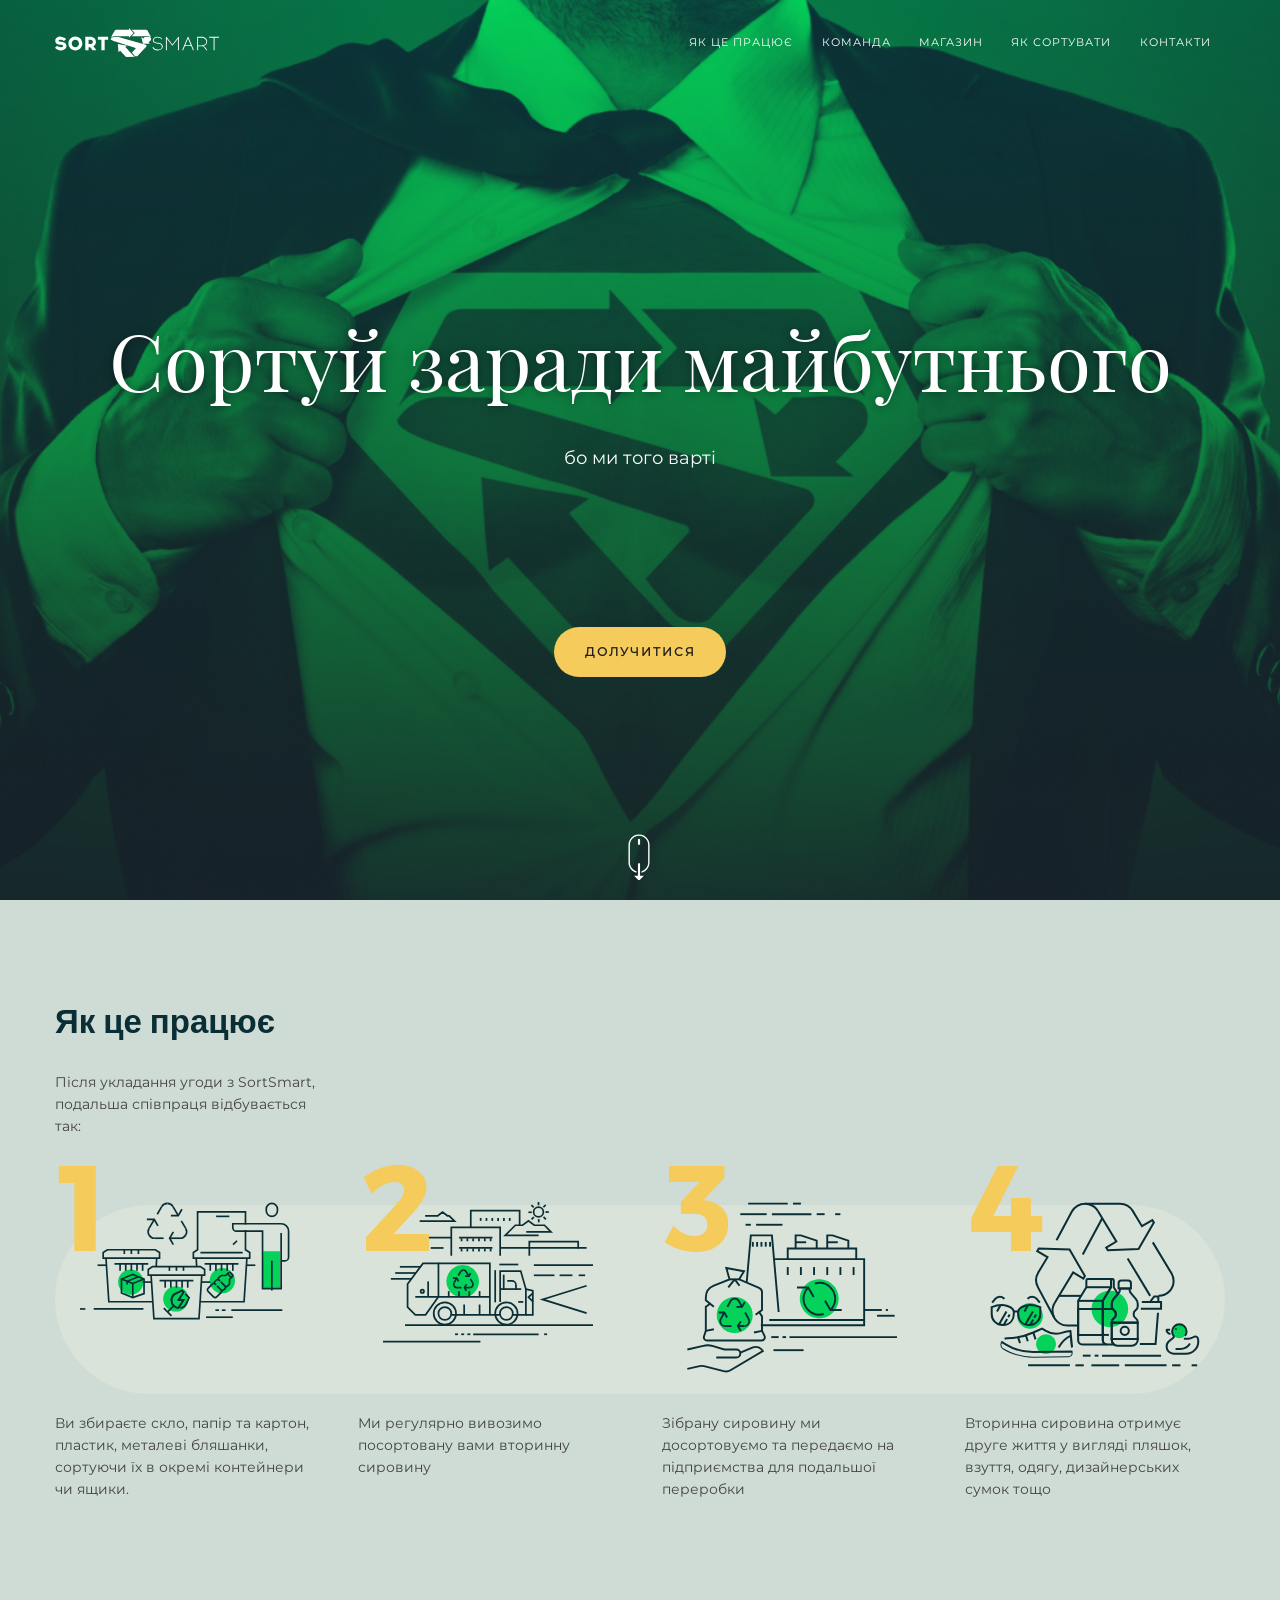
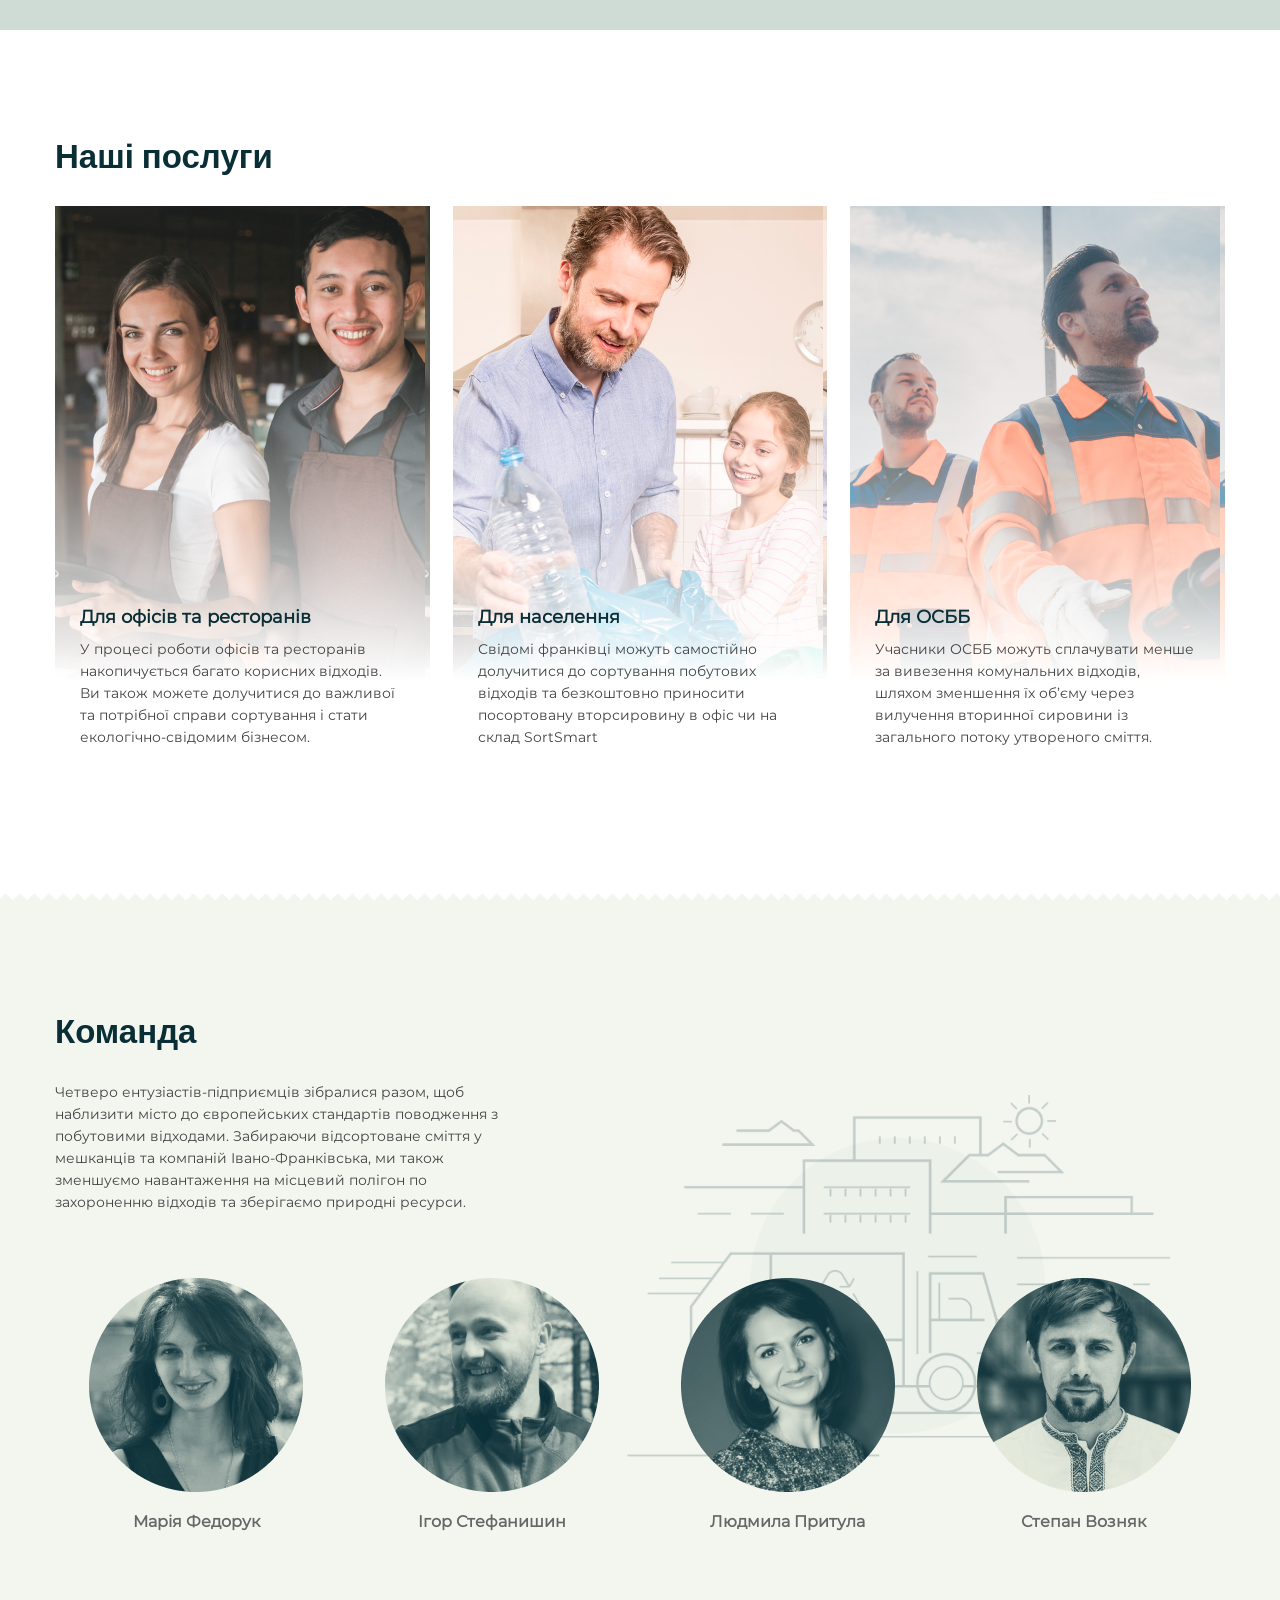
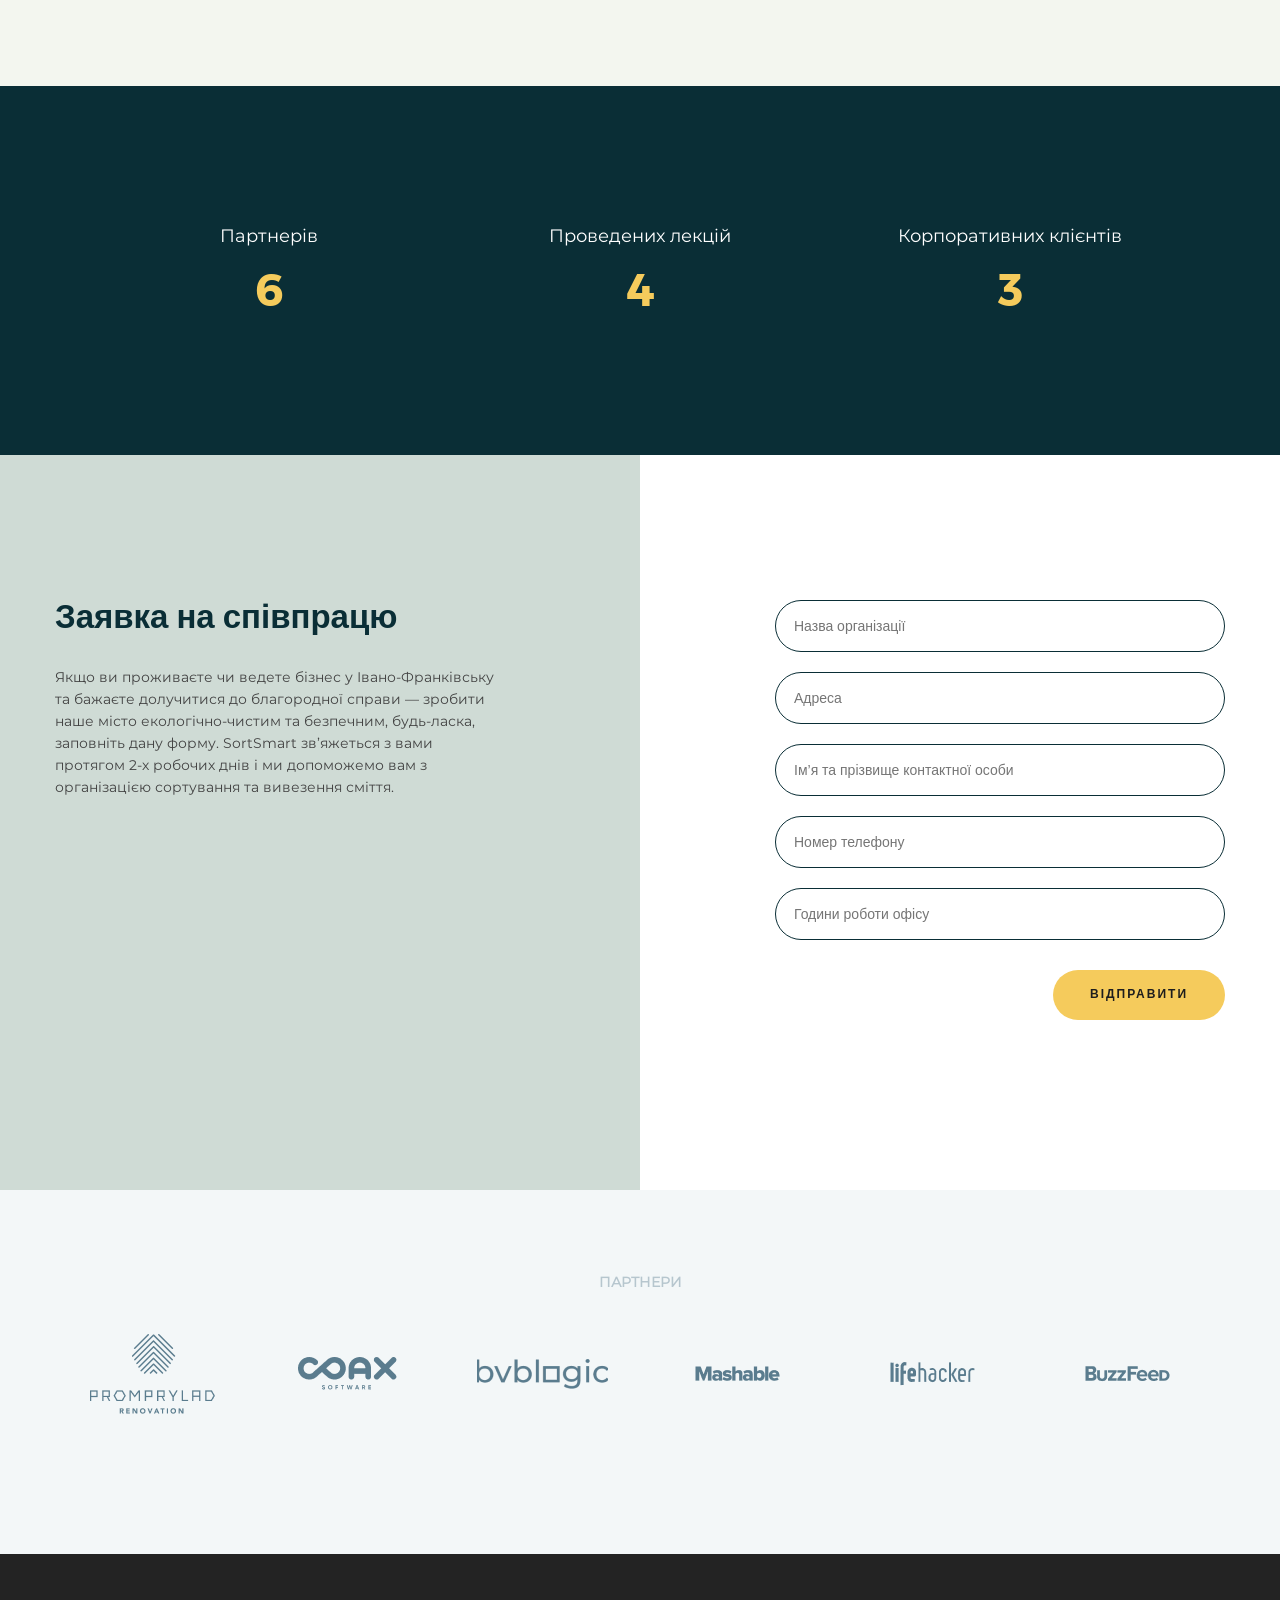
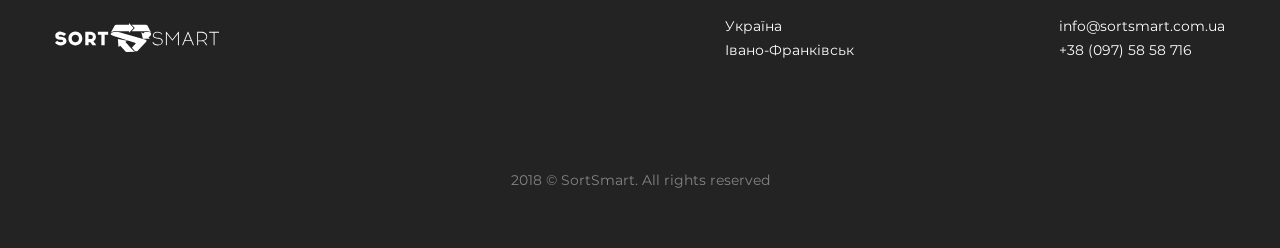
==== commit 7f70889c: "Fixed: line-height" ====
--- a/css/main-app.css
+++ b/css/main-app.css
@@ -1 +1 @@
-/*! normalize.css v7.0.0 | MIT License | github.com/necolas/normalize.css */html{line-height:1.15;-ms-text-size-adjust:100%;-webkit-text-size-adjust:100%}article,aside,footer,header,nav,section{display:block}h1{font-size:2em;margin:.67em 0}figcaption,figure,main{display:block}figure{margin:1em 40px}hr{-webkit-box-sizing:content-box;box-sizing:content-box;height:0;overflow:visible}pre{font-family:monospace,monospace;font-size:1em}a{background-color:transparent;-webkit-text-decoration-skip:objects}abbr[title]{border-bottom:none;text-decoration:underline;-webkit-text-decoration:underline dotted;text-decoration:underline dotted}b,strong{font-weight:inherit;font-weight:bolder}code,kbd,samp{font-family:monospace,monospace;font-size:1em}dfn{font-style:italic}mark{background-color:#ff0;color:#000}small{font-size:80%}sub,sup{font-size:75%;line-height:0;position:relative;vertical-align:baseline}sub{bottom:-.25em}sup{top:-.5em}audio,video{display:inline-block}audio:not([controls]){display:none;height:0}img{border-style:none}svg:not(:root){overflow:hidden}button,input,optgroup,select,textarea{font-family:sans-serif;font-size:100%;line-height:1.15;margin:0}button,input{overflow:visible}button,select{text-transform:none}[type=reset],[type=submit],button,html [type=button]{-webkit-appearance:button}[type=button]::-moz-focus-inner,[type=reset]::-moz-focus-inner,[type=submit]::-moz-focus-inner,button::-moz-focus-inner{border-style:none;padding:0}[type=button]:-moz-focusring,[type=reset]:-moz-focusring,[type=submit]:-moz-focusring,button:-moz-focusring{outline:1px dotted ButtonText}fieldset{padding:.35em .75em .625em}legend{-webkit-box-sizing:border-box;box-sizing:border-box;color:inherit;display:table;max-width:100%;padding:0;white-space:normal}progress{display:inline-block;vertical-align:baseline}textarea{overflow:auto}[type=checkbox],[type=radio]{-webkit-box-sizing:border-box;box-sizing:border-box;padding:0}[type=number]::-webkit-inner-spin-button,[type=number]::-webkit-outer-spin-button{height:auto}[type=search]{-webkit-appearance:textfield;outline-offset:-2px}[type=search]::-webkit-search-cancel-button,[type=search]::-webkit-search-decoration{-webkit-appearance:none}::-webkit-file-upload-button{-webkit-appearance:button;font:inherit}details,menu{display:block}summary{display:list-item}canvas{display:inline-block}[hidden],template{display:none}.slick-slider{-webkit-box-sizing:border-box;box-sizing:border-box;-webkit-touch-callout:none;-webkit-user-select:none;-moz-user-select:none;-ms-user-select:none;user-select:none;-ms-touch-action:pan-y;touch-action:pan-y;-webkit-tap-highlight-color:transparent}.slick-list,.slick-slider{position:relative;display:block}.slick-list{overflow:hidden;margin:0;padding:0}.slick-list:focus{outline:none}.slick-list.dragging{cursor:pointer;cursor:hand}.slick-slider .slick-list,.slick-slider .slick-track{-webkit-transform:translateZ(0);-ms-transform:translateZ(0);transform:translateZ(0)}.slick-track{position:relative;left:0;top:0;display:block;margin-left:auto;margin-right:auto}.slick-track:after,.slick-track:before{content:"";display:table}.slick-track:after{clear:both}.slick-loading .slick-track{visibility:hidden}.slick-slide{float:left;height:100%;min-height:1px;display:none}[dir=rtl] .slick-slide{float:right}.slick-slide img{display:block}.slick-slide.slick-loading img{display:none}.slick-slide.dragging img{pointer-events:none}.slick-initialized .slick-slide{display:block}.slick-loading .slick-slide{visibility:hidden}.slick-vertical .slick-slide{display:block;height:auto;border:1px solid transparent}.slick-arrow.slick-hidden{display:none}.mfp-bg{z-index:1042;overflow:hidden;background:-webkit-gradient(linear,right top,left top,from(#523a38),to(#944e4c));background:-webkit-linear-gradient(right,#523a38,#944e4c);background:-o-linear-gradient(right,#523a38 0,#944e4c 100%);background:linear-gradient(-90deg,#523a38,#944e4c);opacity:.8}.mfp-bg,.mfp-wrap{top:0;left:0;width:100%;height:100%;position:fixed}.mfp-wrap{z-index:1043;outline:none!important;-webkit-backface-visibility:hidden}.mfp-container{text-align:center;position:absolute;width:100%;height:100%;left:0;top:0;padding:0 8px;-webkit-box-sizing:border-box;box-sizing:border-box}.mfp-container:before{content:"";display:inline-block;height:100%;vertical-align:middle}.mfp-align-top .mfp-container:before{display:none}.mfp-content{position:relative;display:inline-block;vertical-align:middle;margin:0 auto;text-align:left;z-index:1045}.mfp-ajax-holder .mfp-content,.mfp-inline-holder .mfp-content{width:100%;cursor:auto}.mfp-ajax-cur{cursor:progress}.mfp-zoom-out-cur,.mfp-zoom-out-cur .mfp-image-holder .mfp-close{cursor:-webkit-zoom-out;cursor:zoom-out}.mfp-zoom{cursor:pointer;cursor:-webkit-zoom-in;cursor:zoom-in}.mfp-auto-cursor .mfp-content{cursor:auto}.mfp-arrow,.mfp-close,.mfp-counter,.mfp-preloader{-webkit-user-select:none;-moz-user-select:none;-ms-user-select:none;user-select:none}.mfp-loading.mfp-figure{display:none}.mfp-hide{display:none!important}.mfp-preloader{color:#ccc;position:absolute;top:50%;width:auto;text-align:center;margin-top:-.8em;left:8px;right:8px;z-index:1044}.mfp-preloader a{color:#ccc}.mfp-preloader a:hover{color:#fff}.mfp-s-error .mfp-content,.mfp-s-ready .mfp-preloader{display:none}button.mfp-arrow,button.mfp-close{overflow:visible;cursor:pointer;background:transparent;border:0;-webkit-appearance:none;display:block;outline:none;padding:0;z-index:1046;-webkit-box-shadow:none;box-shadow:none;-ms-touch-action:manipulation;touch-action:manipulation}button::-moz-focus-inner{padding:0;border:0}.mfp-close{width:44px;height:44px;line-height:44px;position:absolute;right:0;top:0;text-decoration:none;text-align:center;opacity:.65;padding:0 0 18px 10px;color:#fff;font-style:normal;font-size:28px;font-family:Arial,Baskerville,monospace}.mfp-close:focus,.mfp-close:hover{opacity:1}.mfp-close:active{top:1px}.mfp-close-btn-in .mfp-close{color:#333}.mfp-iframe-holder .mfp-close,.mfp-image-holder .mfp-close{color:#fff;right:-6px;text-align:right;padding-right:6px;width:100%}.mfp-counter{position:absolute;top:0;right:0;color:#ccc;font-size:12px;line-height:18px;white-space:nowrap}.mfp-arrow{position:absolute;opacity:.65;margin:0;top:50%;margin-top:-55px;padding:0;width:90px;height:110px;display:-webkit-box;display:-ms-flexbox;display:flex;-webkit-box-pack:center;-ms-flex-pack:center;justify-content:center;-webkit-box-align:center;-ms-flex-align:center;align-items:center;-webkit-tap-highlight-color:transparent}.mfp-arrow:active{margin-top:-54px}.mfp-arrow:focus,.mfp-arrow:hover{opacity:1}.mfp-arrow-left{background:url("../img/left.svg") no-repeat 50%/25px!important;left:0}.mfp-arrow-right{background:url("../img/right.svg") no-repeat 50%/25px!important;right:0}.mfp-iframe-holder{padding-top:40px;padding-bottom:40px}.mfp-iframe-holder .mfp-content{line-height:0;width:100%;max-width:900px}.mfp-iframe-holder .mfp-close{top:-40px}.mfp-iframe-scaler{width:100%;height:0;overflow:hidden;padding-top:56.25%}.mfp-iframe-scaler iframe{position:absolute;display:block;top:0;left:0;width:100%;height:100%;-webkit-box-shadow:0 0 8px rgba(0,0,0,.6);box-shadow:0 0 8px rgba(0,0,0,.6);background:#000}img.mfp-img{width:auto;max-width:100%;height:auto;display:block;-webkit-box-sizing:border-box;box-sizing:border-box;padding:40px 0;margin:0 auto}.mfp-figure,img.mfp-img{line-height:0}.mfp-figure:after{content:"";position:absolute;left:0;top:40px;bottom:40px;display:block;right:0;width:auto;height:auto;z-index:-1;-webkit-box-shadow:0 0 8px rgba(0,0,0,.6);box-shadow:0 0 8px rgba(0,0,0,.6);background:#444}.mfp-figure small{color:#bdbdbd;display:block;font-size:12px;line-height:14px}.mfp-figure figure{margin:0}.mfp-bottom-bar{margin-top:-36px;position:absolute;top:100%;left:0;width:100%;cursor:auto}.mfp-title{text-align:left;line-height:18px;color:#f3f3f3;word-wrap:break-word;padding-right:36px}.mfp-image-holder .mfp-content{max-width:100%}.mfp-gallery .mfp-image-holder .mfp-figure{cursor:pointer}@media screen and (max-height:300px),screen and (max-width:800px) and (orientation:landscape){.mfp-img-mobile .mfp-image-holder{padding-left:0;padding-right:0}.mfp-img-mobile img.mfp-img{padding:0}.mfp-img-mobile .mfp-figure:after{top:0;bottom:0}.mfp-img-mobile .mfp-figure small{display:inline;margin-left:5px}.mfp-img-mobile .mfp-bottom-bar{background:rgba(0,0,0,.6);bottom:0;margin:0;top:auto;padding:3px 5px;position:fixed;-webkit-box-sizing:border-box;box-sizing:border-box}.mfp-img-mobile .mfp-bottom-bar:empty{padding:0}.mfp-img-mobile .mfp-counter{right:5px;top:3px}.mfp-img-mobile .mfp-close{top:0;right:0;width:35px;height:35px;line-height:35px;background:rgba(0,0,0,.6);position:fixed;text-align:center;padding:0}}@media (max-width:900px){.mfp-arrow{-webkit-transform:scale(.75);-ms-transform:scale(.75);transform:scale(.75)}.mfp-arrow-left{-webkit-transform-origin:0;-ms-transform-origin:0;transform-origin:0}.mfp-arrow-right{-webkit-transform-origin:100%;-ms-transform-origin:100%;transform-origin:100%}.mfp-container{padding-left:6px;padding-right:6px}}@font-face{font-family:Playfair Display;src:local("Playfair Display"),local("PlayfairDisplay-Regular"),url("../fonts/playfairdisplay.woff2") format("woff2"),url("../fonts/playfairdisplay.woff") format("woff"),url("../fonts/playfairdisplay.ttf") format("truetype");font-weight:400;font-style:normal}@font-face{font-family:montserrat;src:url("fonts/ofont.ru_Montserrat.eot");src:local("\263A"),url("../fonts/ofont.ru_Montserrat.woff") format("woff"),url("../fonts/ofont.ru_Montserrat.ttf") format("truetype"),url("../fonts/ofont.ru_Montserrat.svg") format("svg");font-weight:400;font-style:normal}@font-face{font-family:Montserratbold;src:local("Montserrat Bold"),local("Montserrat-Bold"),url("../fonts/montserratbold.woff2") format("woff2"),url("../fonts/montserratbold.woff") format("woff"),url("../fonts/montserratbold.ttf") format("truetype");font-weight:700;font-style:normal}@-webkit-keyframes slide-box-right{0%{left:-100%;opacity:0}50%{opacity:.5}to{left:100%;opacity:0}}@keyframes slide-box-right{0%{left:-100%;opacity:0}50%{opacity:.5}to{left:100%;opacity:0}}*{-webkit-box-sizing:border-box;box-sizing:border-box;margin:0;padding:0;-webkit-tap-highlight-color:transparent}h1{margin:.4em 0}p{font-size:14px;line-height:20px;padding:0 0 15px}a,a:focus,a:hover{text-decoration:none;color:inherit}input{padding:25px 18px;height:48px;width:100%;max-width:470px;resize:none;font-size:14px;border:1px solid #0a2e36;outline:none;color:#727272;background:transparent;border-radius:100px;margin-bottom:20px}input:last-of-type{margin-bottom:0}input:placeholder{color:#727272}input:focus,textarea{outline:none}textarea{padding:25px 18px;height:auto;width:100%;resize:none;font-size:14px;background:transparent;border:1px solid #0a2e36;border-radius:100px}textarea,textarea:placeholder{color:#727272}textarea:focus{outline:none}body{width:100%;margin:0;padding:0;font-family:montserrat,sans-serif;font-size:14px;color:#424242}body.ovf{height:100vh}.wrapper,body.ovf{overflow:hidden;width:100%}.container{width:100%;height:100%;max-width:1200px;padding:0 15px;margin:0 auto}.h_hero{font-size:40px;font-family:Playfair Display;font-style:normal;font-weight:400;line-height:normal;text-align:center;color:#fff;text-shadow:0 1px 10px rgba(0,0,0,.4)}@media only screen and (min-width:1200px){.h_hero{font-size:80px}}.h_hero-sub{font-weight:400;line-height:28px;font-size:18px;text-align:center;color:#fff}.h_article,.h_hero-sub{font-family:montserrat,sans-serif;font-style:normal}.h_article{font-weight:700;line-height:normal;font-size:24px;color:#0a2e36;margin-bottom:15px}@media only screen and (min-width:1200px){.h_article{font-size:33px;margin-bottom:30px}}.h_article__title{font-size:18px;font-weight:700;color:#0a2e36;margin-bottom:10px}.btn-wrap{width:100%;height:110px;display:-webkit-box;display:-ms-flexbox;display:flex;-webkit-box-orient:vertical;-webkit-box-direction:normal;-ms-flex-direction:column;flex-direction:column;-webkit-box-align:center;-ms-flex-align:center;align-items:center}.btn-wrap.center,.btn-wrap.end{-webkit-box-pack:center;-ms-flex-pack:center;justify-content:center}.btn-wrap.end{-webkit-box-align:end;-ms-flex-align:end;align-items:flex-end}.btn{width:172px;height:50px;border-radius:100px;text-transform:uppercase;font-size:12px;font-weight:700;letter-spacing:2px;display:-webkit-box;display:-ms-flexbox;display:flex;-webkit-box-orient:vertical;-webkit-box-direction:normal;-ms-flex-direction:center;flex-direction:center;-webkit-box-pack:center;-ms-flex-pack:center;justify-content:center;-webkit-box-align:center;-ms-flex-align:center;align-items:center;cursor:pointer;position:relative;overflow:hidden;border:none;outline:none}.btn:hover:after{content:"";background:#edf090;position:absolute;top:0;width:100%;height:50px;-webkit-animation:slide-box-right .4s forwards;animation:slide-box-right .4s forwards}.btn span{position:relative;z-index:1;letter-spacing:2px;-webkit-transition:all .2s ease;-o-transition:all .2s ease;transition:all .2s ease}.btn.yellow-btn{background:#f5cb5c;color:#1d1d1d}.h_partners{font-weight:700;text-transform:uppercase;color:#b6c6ce;text-align:center}.h_partners,.home-link{line-height:24px;font-size:14px}.home-link{text-decoration:underline}header{width:100%;height:50px;position:absolute;top:0;left:0}@media only screen and (min-width:1200px){header{height:84px}}.header-wrap{width:100%;height:100%;display:-webkit-box;display:-ms-flexbox;display:flex;-webkit-box-orient:horizontal;-webkit-box-direction:normal;-ms-flex-direction:row;flex-direction:row;-webkit-box-pack:start;-ms-flex-pack:start;justify-content:flex-start;-webkit-box-align:center;-ms-flex-align:center;align-items:center;position:relative}@media only screen and (min-width:768px){.header-wrap{-webkit-box-pack:justify;-ms-flex-pack:justify;justify-content:space-between}}.menu{position:fixed;top:0;left:0;width:100%;height:100vh;padding:15px;z-index:3;visibility:visible;opacity:1;padding:80px 15px 15px;background:#0a2e36;visibility:hidden}@media only screen and (min-width:768px){.menu{visibility:visible;position:static;height:100%;background:transparent;padding:0;max-width:550px}}.menu-list{list-style:none;display:-webkit-box;display:-ms-flexbox;display:flex;-webkit-box-orient:vertical;-webkit-box-direction:normal;-ms-flex-direction:column;flex-direction:column;-webkit-box-align:center;-ms-flex-align:center;align-items:center;width:100%}@media only screen and (min-width:768px){.menu-list{-webkit-box-orient:horizontal;-webkit-box-direction:normal;-ms-flex-direction:row;flex-direction:row;-ms-flex-pack:distribute;justify-content:space-around;-webkit-box-align:center;-ms-flex-align:center;align-items:center;height:100%}}.menu-list .link{width:auto;margin-bottom:20px;font-size:14px;letter-spacing:1px;text-transform:uppercase;position:relative;display:-webkit-box;display:-ms-flexbox;display:flex;-webkit-box-orient:horizontal;-webkit-box-direction:normal;-ms-flex-direction:row;flex-direction:row;-webkit-box-pack:center;-ms-flex-pack:center;justify-content:center;-webkit-box-align:center;-ms-flex-align:center;align-items:center;color:#fff;padding:10px 0;opacity:0;-webkit-transform:translateY(-20px);-ms-transform:translateY(-20px);transform:translateY(-20px)}@media only screen and (min-width:768px){.menu-list .link{opacity:1;margin-bottom:0;padding:0;-webkit-transform:translateY(0);-ms-transform:translateY(0);transform:translateY(0);font-size:11px}}.menu-list .link.active:before{width:24px}.menu-list .link:before{content:"";display:block;position:absolute;width:0;height:2px;background:#fff;display:-webkit-box;display:-ms-flexbox;display:flex;-webkit-box-orient:horizontal;-webkit-box-direction:normal;-ms-flex-direction:row;flex-direction:row;-webkit-box-pack:center;-ms-flex-pack:center;justify-content:center;-webkit-box-align:center;-ms-flex-align:center;align-items:center;bottom:-5px;-webkit-transition:all .5s ease;-o-transition:all .5s ease;transition:all .5s ease}@media only screen and (min-width:1200px){.menu-list .link:hover:before{width:100%}}.menu-list.dark-theme .link{color:#0a2e36}.menu-list.dark-theme .link:before{background:#0a2e36}.menu-btn{width:50px;height:50px;position:relative;z-index:4}@media only screen and (min-width:768px){.menu-btn{display:none}}.menu-btn.open .line-top{top:calc(50% - 1px);-webkit-transform:rotate(45deg);-ms-transform:rotate(45deg);transform:rotate(45deg)}.menu-btn.open .line-bot{top:calc(50% - 1px);-webkit-transform:rotate(-45deg);-ms-transform:rotate(-45deg);transform:rotate(-45deg)}.menu-btn.open .line-md{opacity:0}.menu-line{position:absolute;width:26px;height:2px;background:#fff;left:calc(50% - 13px);-webkit-transition:all .3s ease;-o-transition:all .3s ease;transition:all .3s ease}.menu-line.line-top{top:calc(35% - 1px)}.menu-line.line-md{top:calc(50% - 1px)}.menu-line.line-bot{top:calc(65% - 1px)}.header-logo{display:block;width:164px;height:29px}@media only screen and (max-width:767px){.header-logo{display:none}}.header-logo img{width:100%;height:auto}.hero-section{width:100%;height:100vh;background:url("../img/hero.png");background-position:50%;background-repeat:no-repeat;background-size:cover;padding-top:110px}@media only screen and (min-width:1200px){.hero-section{padding-top:80px}}.content-logo{display:block;width:164px;height:29px}@media only screen and (min-width:768px){.content-logo{display:none}}.content-logo img{width:100%;height:auto}.hero-wrap{width:100%;height:100%;display:-webkit-box;display:-ms-flexbox;display:flex;-webkit-box-orient:vertical;-webkit-box-direction:normal;-ms-flex-direction:column;flex-direction:column;-ms-flex-pack:distribute;justify-content:space-around;-webkit-box-align:center;-ms-flex-align:center;align-items:center}@media only screen and (min-width:768px){.hero-wrap{-webkit-box-pack:center;-ms-flex-pack:center;justify-content:center;position:relative}}.hero-content{width:80%;margin:0 auto;display:-webkit-box;display:-ms-flexbox;display:flex;-webkit-box-orient:vertical;-webkit-box-direction:normal;-ms-flex-direction:column;flex-direction:column;-webkit-box-pack:justify;-ms-flex-pack:justify;justify-content:space-between;-webkit-box-align:center;-ms-flex-align:center;align-items:center}@media only screen and (min-width:1200px){.hero-content{width:100%;margin-bottom:110px}}.mouse-pointer{position:absolute;width:22px;height:46px;background:url(../img/scroll.svg);background-position:50%;background-repeat:no-repeat;background-size:100%;bottom:20px;left:calc(50% - 12px)}@media only screen and (max-width:1199px){.mouse-pointer{display:none}}.how-it-works{width:100%;padding:40px 0 0;background:#cfdbd5;font-size:14px;color:#cfdbd5;font-family:montserrat,sans-serif;position:relative;color:#424242}@media only screen and (min-width:768px){.how-it-works{padding:100px 0 95px}}.how-it-works:after{content:"";display:block;position:absolute;width:100%;height:7px;background:url(../img/devider.png);background-position:0 0;background-size:100%;background-repeat:no-repeat;bottom:0;left:0}@media only screen and (min-width:768px){.how-it-works:after{display:none}}.intro{width:100%;max-width:280px}.how-it-works__wrap{width:100%;display:-webkit-box;display:-ms-flexbox;display:flex;-webkit-box-orient:vertical;-webkit-box-direction:normal;-ms-flex-direction:column;flex-direction:column;-webkit-box-pack:start;-ms-flex-pack:start;justify-content:flex-start;-webkit-box-align:center;-ms-flex-align:center;align-items:center;position:relative}.how-it-works__wrap:after{content:"";display:block;position:absolute;width:calc(100% - 30px);top:25px;left:15px;height:189px;background:#e8eddf;border-radius:94.5px;opacity:.4;z-index:0}@media only screen and (max-width:767px){.how-it-works__wrap:after{display:none}}@media only screen and (min-width:1200px){.how-it-works__wrap:after{top:53px}}@media only screen and (min-width:768px){.how-it-works__wrap{-webkit-box-orient:horizontal;-webkit-box-direction:normal;-ms-flex-direction:row;flex-direction:row;-webkit-box-pack:justify;-ms-flex-pack:justify;justify-content:space-between;-webkit-box-align:start;-ms-flex-align:start;align-items:flex-start;-ms-flex-wrap:nowrap;flex-wrap:nowrap;max-width:1200px;margin:0 auto}}.how-it-works__wrap .how-it-works__item{display:-webkit-box;display:-ms-flexbox;display:flex;-webkit-box-orient:vertical;-webkit-box-direction:normal;-ms-flex-direction:column;flex-direction:column;-webkit-box-pack:start;-ms-flex-pack:start;justify-content:flex-start;-webkit-box-align:center;-ms-flex-align:center;align-items:center;padding:50px 0 35px}@media only screen and (min-width:768px){.how-it-works__wrap .how-it-works__item{width:calc(100% / 4 - 10px);z-index:1}}.how-it-works__wrap .how-it-works__item.light-item{background:#e8eddf;position:relative}.how-it-works__wrap .how-it-works__item.light-item:before{content:"";width:0;height:0;position:absolute;border-style:solid;border-width:16px 22px 0;border-color:#cfdbd5 transparent transparent;top:0;left:calc(50% - 22px)}@media only screen and (min-width:768px){.how-it-works__wrap .how-it-works__item.light-item:before{display:none}}@media only screen and (min-width:768px){.how-it-works__wrap .how-it-works__item.light-item{background:transparent}}.how-it-works__wrap .how-it-works__item.dark-item{position:relative}.how-it-works__wrap .how-it-works__item.dark-item:before{content:"";width:0;height:0;position:absolute;border-style:solid;border-width:16px 22px 0;border-color:#e8eddf transparent transparent;top:0;left:calc(50% - 22px)}@media only screen and (min-width:768px){.how-it-works__wrap .how-it-works__item.dark-item:before{display:none}}.how-it-works__wrap .how-it-works__item.dark-item:first-child:before{display:none}.how-it-works__wrap .how-it-works__item .container{position:relative;display:-webkit-box;display:-ms-flexbox;display:flex;-webkit-box-orient:vertical;-webkit-box-direction:normal;-ms-flex-direction:column;flex-direction:column;-webkit-box-pack:start;-ms-flex-pack:start;justify-content:flex-start;-webkit-box-align:center;-ms-flex-align:center;align-items:center}.how-it-works__wrap .how-it-works__item .img{width:100%;max-width:244px;margin-bottom:20px}@media only screen and (min-width:768px){.how-it-works__wrap .how-it-works__item .img{min-height:135px}}@media only screen and (min-width:1024px){.how-it-works__wrap .how-it-works__item .img{min-height:190px}}@media only screen and (min-width:1200px){.how-it-works__wrap .how-it-works__item .img{min-height:190px;max-width:210px;-webkit-transition:all .5s ease;-o-transition:all .5s ease;transition:all .5s ease}.how-it-works__wrap .how-it-works__item .img:hover{-webkit-transform:translateY(-3px);-ms-transform:translateY(-3px);transform:translateY(-3px)}}.how-it-works__wrap .how-it-works__item .img img{width:100%;height:auto}.how-it-works__wrap .how-it-works__item .number{position:absolute;top:-10px;left:38px;font-size:80px;color:#f5cb5c;font-weight:900;font-family:Montserratbold,sans-serif;line-height:.8;opacity:.8;z-index:2}@media only screen and (min-width:1200px){.how-it-works__wrap .how-it-works__item .number{font-size:120px;top:-48px;left:18px;opacity:1}}.services{width:100%;padding:30px 0}@media only screen and (min-width:1200px){.services{padding:105px 0}}.services__wrap{-webkit-box-orient:horizontal;-ms-flex-direction:row;flex-direction:row;-webkit-box-pack:justify;-ms-flex-pack:justify;justify-content:space-between;-webkit-box-align:center;-ms-flex-align:center;align-items:center;-ms-flex-wrap:wrap;flex-wrap:wrap}.services__wrap,.services__wrap-item{width:100%;display:-webkit-box;display:-ms-flexbox;display:flex;-webkit-box-direction:normal}.services__wrap-item{-webkit-box-orient:vertical;-ms-flex-direction:column;flex-direction:column;padding:12px 0}@media only screen and (min-width:1024px){.services__wrap-item{width:calc(100% / 3 - 15px);height:400px;background-position:50%;background-repeat:no-repeat;background-size:cover;-webkit-box-pack:end;-ms-flex-pack:end;justify-content:flex-end;padding:25px;height:582px}}@media only screen and (min-width:1024px){.services__wrap-item:first-child{background:url(../img/serv-1.png)}}@media only screen and (min-width:1024px){.services__wrap-item:nth-child(2){background:url(../img/serv-2.png)}}@media only screen and (min-width:1024px){.services__wrap-item:nth-child(3){background:url(../img/serv-3.png)}}.team{width:100%;background:hsla(81,28%,90%,.5);padding:23px 0 34px}@media only screen and (min-width:1024px){.team{padding:117px 0 134px;background:transparent;background-image:url("../img/team-bg2.png");background-position:center 0;background-repeat:no-repeat;background-size:cover}}@media only screen and (min-width:1024px){.team .container{background-image:url("../img/team_bg.png");background-position:center 0;background-repeat:no-repeat;background-size:cover}}.team__intro{width:100%;max-width:467px;margin-bottom:20px}@media only screen and (min-width:1024px){.team__intro{margin-bottom:50px}}.team__wrap{width:100%;-webkit-box-orient:horizontal;-ms-flex-direction:row;flex-direction:row;-webkit-box-pack:justify;-ms-flex-pack:justify;justify-content:space-between;-webkit-box-align:start;-ms-flex-align:start;align-items:flex-start;-ms-flex-wrap:wrap;flex-wrap:wrap}.team__wrap,.team__wrap-item{display:-webkit-box;display:-ms-flexbox;display:flex;-webkit-box-direction:normal}.team__wrap-item{width:calc(50% - 10px);-webkit-box-orient:vertical;-ms-flex-direction:column;flex-direction:column;-webkit-box-pack:start;-ms-flex-pack:start;justify-content:flex-start;-webkit-box-align:center;-ms-flex-align:center;align-items:center;margin-bottom:20px}@media only screen and (min-width:768px){.team__wrap-item{width:calc(100% / 4 - 10px)}}.team__wrap-item .img{width:100%;max-width:104px;display:-webkit-box;display:-ms-flexbox;display:flex;-webkit-box-orient:vertical;-webkit-box-direction:normal;-ms-flex-direction:column;flex-direction:column;-webkit-box-pack:start;-ms-flex-pack:start;justify-content:flex-start;-webkit-box-align:center;-ms-flex-align:center;align-items:center;margin-bottom:20px}@media only screen and (min-width:1024px){.team__wrap-item .img{max-width:214px}}.team__wrap-item .img img{width:100%;height:auto}.team__wrap-item .name{width:120px;text-align:center;font-size:16px;line-height:20px;color:#666;font-weight:700}@media only screen and (min-width:1024px){.team__wrap-item .name{width:100%}}.stat{width:100%;background:#0a2e36;padding:50px 0}@media only screen and (min-width:1024px){.stat{padding:140px 0}}.stat__wrap{width:95%;margin:0 auto;-webkit-box-orient:horizontal;-ms-flex-direction:row;flex-direction:row;-webkit-box-pack:justify;-ms-flex-pack:justify;justify-content:space-between;-webkit-box-align:start;-ms-flex-align:start;align-items:flex-start}.stat__wrap,.stat__wrap-item{display:-webkit-box;display:-ms-flexbox;display:flex;-webkit-box-direction:normal}.stat__wrap-item{width:33.33333%;-webkit-box-orient:vertical;-ms-flex-direction:column;flex-direction:column;-webkit-box-pack:start;-ms-flex-pack:start;justify-content:flex-start;-webkit-box-align:center;-ms-flex-align:center;align-items:center}.stat__wrap-item .title{font-size:10px;color:#fff;text-align:center;min-height:22px}@media only screen and (min-width:768px){.stat__wrap-item .title{font-size:18px;margin-bottom:15px}}.stat__wrap-item .number{font-family:Montserratbold,sans-serif;font-size:45px;font-weight:700;color:#f5cb5c;text-align:center}.contact-form{width:100%;padding:50px 0 20px;position:relative}@media only screen and (min-width:1024px){.contact-form{padding:140px 0}}.contact-form:after{content:"";display:block;position:absolute;width:50%;height:100%;background:#cfdbd5;top:0;left:0;z-index:-1}@media only screen and (max-width:767px){.contact-form:after{display:none}}.contact-form__wrap{display:-webkit-box;display:-ms-flexbox;display:flex;-webkit-box-orient:horizontal;-webkit-box-direction:normal;-ms-flex-direction:row;flex-direction:row;-webkit-box-pack:justify;-ms-flex-pack:justify;justify-content:space-between;-webkit-box-align:start;-ms-flex-align:start;align-items:flex-start;-ms-flex-wrap:wrap;flex-wrap:wrap}.contact-form__wrap-intro{width:100%}@media only screen and (min-width:768px){.contact-form__wrap-intro{width:calc(50% - 60px)}}@media only screen and (min-width:768px) and (min-width:1024px){.contact-form__wrap-intro{width:calc(50% - 100px)}}@media only screen and (min-width:768px) and (min-width:1200px){.contact-form__wrap-intro{width:calc(50% - 135px)}}.contact-form__wrap-form{width:100%}@media only screen and (min-width:768px){.contact-form__wrap-form{width:calc(50% - 60px)}}@media only screen and (min-width:768px) and (min-width:1024px){.contact-form__wrap-form{width:calc(50% - 100px)}}@media only screen and (min-width:768px) and (min-width:1200px){.contact-form__wrap-form{width:calc(50% - 135px)}}.intro-form{width:100%;max-width:450px;text-align:left;margin-bottom:15px}form{margin-top:5px}.partners{background:#f3f7f8;padding:20px 0 50px}@media only screen and (min-width:1024px){.partners{padding:80px 0 120px}}.partners__wrap{width:100%;-webkit-box-orient:horizontal;-ms-flex-direction:row;flex-direction:row;-webkit-box-pack:justify;-ms-flex-pack:justify;justify-content:space-between;-ms-flex-wrap:wrap;flex-wrap:wrap;padding:40px 0 0;min-height:80px}.partners__wrap,.partners__wrap-item{display:-webkit-box;display:-ms-flexbox;display:flex;-webkit-box-direction:normal;-webkit-box-align:center;-ms-flex-align:center;align-items:center}.partners__wrap-item{width:50%;-webkit-box-orient:vertical;-ms-flex-direction:column;flex-direction:column;-webkit-box-pack:center;-ms-flex-pack:center;justify-content:center;margin-bottom:20px}@media only screen and (min-width:768px){.partners__wrap-item{width:33.33333%}}@media only screen and (min-width:1024px){.partners__wrap-item{width:16.66667%}}.partners__wrap-item img{width:auto}footer{background:#232323;color:#fff;padding:36px 0}@media only screen and (min-width:1024px){footer{padding:60px 0}}.footer-top{color:#fff;font-size:14px;line-height:24px;width:100%;display:-webkit-box;display:-ms-flexbox;display:flex;-webkit-box-orient:vertical;-webkit-box-direction:normal;-ms-flex-direction:column;flex-direction:column;-webkit-box-pack:center;-ms-flex-pack:center;justify-content:center;-webkit-box-align:center;-ms-flex-align:center;align-items:center}@media only screen and (min-width:768px){.footer-top{-webkit-box-orient:horizontal;-webkit-box-direction:normal;-ms-flex-direction:row;flex-direction:row;-webkit-box-pack:justify;-ms-flex-pack:justify;justify-content:space-between;margin-bottom:30px}}@media only screen and (min-width:1200px){.footer-top{margin-bottom:90px}}.footer-logo{width:164px;height:29px;margin-bottom:20px}.footer-logo img{width:100%;height:auto}.contact-info{width:100%}@media only screen and (min-width:768px){.contact-info{width:70%;max-width:500px;display:-webkit-box;display:-ms-flexbox;display:flex;-webkit-box-orient:horizontal;-webkit-box-direction:normal;-ms-flex-direction:row;flex-direction:row;-webkit-box-pack:justify;-ms-flex-pack:justify;justify-content:space-between}}.contact-info__item{margin-bottom:20px;display:-webkit-box;display:-ms-flexbox;display:flex;-webkit-box-orient:vertical;-webkit-box-direction:normal;-ms-flex-direction:column;flex-direction:column;-webkit-box-align:start;-ms-flex-align:start;align-items:flex-start}@media only screen and (min-width:768px){.contact-info__item{width:auto}}.footer-bot{color:#fff;opacity:.44;display:-webkit-box;display:-ms-flexbox;display:flex;-webkit-box-orient:vertical;-webkit-box-direction:normal;-ms-flex-direction:column;flex-direction:column;-webkit-box-pack:end;-ms-flex-pack:end;justify-content:flex-end;-webkit-box-align:start;-ms-flex-align:start;align-items:flex-start}@media only screen and (min-width:768px){.footer-bot{-webkit-box-align:center;-ms-flex-align:center;align-items:center}}.error{background:#b6c6ce;padding:60px 0}@media only screen and (min-width:768px){.error{min-height:calc(100vh - 176px)}}@media only screen and (min-width:1024px){.error{padding:90px 0;display:-webkit-box;display:-ms-flexbox;display:flex;-webkit-box-orient:vertical;-webkit-box-direction:normal;-ms-flex-direction:column;flex-direction:column;-webkit-box-pack:center;-ms-flex-pack:center;justify-content:center;-webkit-box-align:center;-ms-flex-align:center;align-items:center}}@media only screen and (min-width:1200px){.error{min-height:100vh}}.error__wrap{width:100%;display:-webkit-box;display:-ms-flexbox;display:flex;-webkit-box-orient:vertical;-webkit-box-direction:normal;-ms-flex-direction:column;flex-direction:column;-webkit-box-pack:start;-ms-flex-pack:start;justify-content:flex-start;-webkit-box-align:center;-ms-flex-align:center;align-items:center}@media only screen and (min-width:1024px){.error__wrap{-webkit-box-orient:horizontal;-webkit-box-direction:normal;-ms-flex-direction:row;flex-direction:row;-webkit-box-pack:justify;-ms-flex-pack:justify;justify-content:space-between}}.error__wrap-img{width:100%;max-width:300px;-webkit-box-ordinal-group:3;-ms-flex-order:2;order:2}@media only screen and (min-width:1024px){.error__wrap-img{-webkit-box-ordinal-group:3;-ms-flex-order:2;order:2;max-width:500px}}.error__wrap-img img{width:100%;height:auto}.error__wrap-info{-webkit-box-ordinal-group:2;-ms-flex-order:1;order:1;margin-bottom:20px}@media only screen and (min-width:1024px){.error__wrap-info{-webkit-box-ordinal-group:3;-ms-flex-order:2;order:2;width:550px}}.error__wrap-info .title{font-size:90px;font-family:Montserratbold,sans-serif;margin-bottom:20px}@media only screen and (min-width:1024px){.error__wrap-info .title{font-size:150px}}.error__wrap-info .intro{display:-webkit-box;display:-ms-flexbox;display:flex;-webkit-box-orient:vertical;-webkit-box-direction:normal;-ms-flex-direction:column;flex-direction:column;-webkit-box-pack:justify;-ms-flex-pack:justify;justify-content:space-between;-webkit-box-align:start;-ms-flex-align:start;align-items:flex-start;margin-bottom:20px}.error__wrap-info .intro span{margin-bottom:10px}+/*! normalize.css v7.0.0 | MIT License | github.com/necolas/normalize.css */html{line-height:1.15;-ms-text-size-adjust:100%;-webkit-text-size-adjust:100%}article,aside,footer,header,nav,section{display:block}h1{font-size:2em;margin:.67em 0}figcaption,figure,main{display:block}figure{margin:1em 40px}hr{-webkit-box-sizing:content-box;box-sizing:content-box;height:0;overflow:visible}pre{font-family:monospace,monospace;font-size:1em}a{background-color:transparent;-webkit-text-decoration-skip:objects}abbr[title]{border-bottom:none;text-decoration:underline;-webkit-text-decoration:underline dotted;text-decoration:underline dotted}b,strong{font-weight:inherit;font-weight:bolder}code,kbd,samp{font-family:monospace,monospace;font-size:1em}dfn{font-style:italic}mark{background-color:#ff0;color:#000}small{font-size:80%}sub,sup{font-size:75%;line-height:0;position:relative;vertical-align:baseline}sub{bottom:-.25em}sup{top:-.5em}audio,video{display:inline-block}audio:not([controls]){display:none;height:0}img{border-style:none}svg:not(:root){overflow:hidden}button,input,optgroup,select,textarea{font-family:sans-serif;font-size:100%;line-height:1.15;margin:0}button,input{overflow:visible}button,select{text-transform:none}[type=reset],[type=submit],button,html [type=button]{-webkit-appearance:button}[type=button]::-moz-focus-inner,[type=reset]::-moz-focus-inner,[type=submit]::-moz-focus-inner,button::-moz-focus-inner{border-style:none;padding:0}[type=button]:-moz-focusring,[type=reset]:-moz-focusring,[type=submit]:-moz-focusring,button:-moz-focusring{outline:1px dotted ButtonText}fieldset{padding:.35em .75em .625em}legend{-webkit-box-sizing:border-box;box-sizing:border-box;color:inherit;display:table;max-width:100%;padding:0;white-space:normal}progress{display:inline-block;vertical-align:baseline}textarea{overflow:auto}[type=checkbox],[type=radio]{-webkit-box-sizing:border-box;box-sizing:border-box;padding:0}[type=number]::-webkit-inner-spin-button,[type=number]::-webkit-outer-spin-button{height:auto}[type=search]{-webkit-appearance:textfield;outline-offset:-2px}[type=search]::-webkit-search-cancel-button,[type=search]::-webkit-search-decoration{-webkit-appearance:none}::-webkit-file-upload-button{-webkit-appearance:button;font:inherit}details,menu{display:block}summary{display:list-item}canvas{display:inline-block}[hidden],template{display:none}.slick-slider{-webkit-box-sizing:border-box;box-sizing:border-box;-webkit-touch-callout:none;-webkit-user-select:none;-moz-user-select:none;-ms-user-select:none;user-select:none;-ms-touch-action:pan-y;touch-action:pan-y;-webkit-tap-highlight-color:transparent}.slick-list,.slick-slider{position:relative;display:block}.slick-list{overflow:hidden;margin:0;padding:0}.slick-list:focus{outline:none}.slick-list.dragging{cursor:pointer;cursor:hand}.slick-slider .slick-list,.slick-slider .slick-track{-webkit-transform:translateZ(0);-ms-transform:translateZ(0);transform:translateZ(0)}.slick-track{position:relative;left:0;top:0;display:block;margin-left:auto;margin-right:auto}.slick-track:after,.slick-track:before{content:"";display:table}.slick-track:after{clear:both}.slick-loading .slick-track{visibility:hidden}.slick-slide{float:left;height:100%;min-height:1px;display:none}[dir=rtl] .slick-slide{float:right}.slick-slide img{display:block}.slick-slide.slick-loading img{display:none}.slick-slide.dragging img{pointer-events:none}.slick-initialized .slick-slide{display:block}.slick-loading .slick-slide{visibility:hidden}.slick-vertical .slick-slide{display:block;height:auto;border:1px solid transparent}.slick-arrow.slick-hidden{display:none}.mfp-bg{z-index:1042;overflow:hidden;background:-webkit-gradient(linear,right top,left top,from(#523a38),to(#944e4c));background:-webkit-linear-gradient(right,#523a38,#944e4c);background:-o-linear-gradient(right,#523a38 0,#944e4c 100%);background:linear-gradient(-90deg,#523a38,#944e4c);opacity:.8}.mfp-bg,.mfp-wrap{top:0;left:0;width:100%;height:100%;position:fixed}.mfp-wrap{z-index:1043;outline:none!important;-webkit-backface-visibility:hidden}.mfp-container{text-align:center;position:absolute;width:100%;height:100%;left:0;top:0;padding:0 8px;-webkit-box-sizing:border-box;box-sizing:border-box}.mfp-container:before{content:"";display:inline-block;height:100%;vertical-align:middle}.mfp-align-top .mfp-container:before{display:none}.mfp-content{position:relative;display:inline-block;vertical-align:middle;margin:0 auto;text-align:left;z-index:1045}.mfp-ajax-holder .mfp-content,.mfp-inline-holder .mfp-content{width:100%;cursor:auto}.mfp-ajax-cur{cursor:progress}.mfp-zoom-out-cur,.mfp-zoom-out-cur .mfp-image-holder .mfp-close{cursor:-webkit-zoom-out;cursor:zoom-out}.mfp-zoom{cursor:pointer;cursor:-webkit-zoom-in;cursor:zoom-in}.mfp-auto-cursor .mfp-content{cursor:auto}.mfp-arrow,.mfp-close,.mfp-counter,.mfp-preloader{-webkit-user-select:none;-moz-user-select:none;-ms-user-select:none;user-select:none}.mfp-loading.mfp-figure{display:none}.mfp-hide{display:none!important}.mfp-preloader{color:#ccc;position:absolute;top:50%;width:auto;text-align:center;margin-top:-.8em;left:8px;right:8px;z-index:1044}.mfp-preloader a{color:#ccc}.mfp-preloader a:hover{color:#fff}.mfp-s-error .mfp-content,.mfp-s-ready .mfp-preloader{display:none}button.mfp-arrow,button.mfp-close{overflow:visible;cursor:pointer;background:transparent;border:0;-webkit-appearance:none;display:block;outline:none;padding:0;z-index:1046;-webkit-box-shadow:none;box-shadow:none;-ms-touch-action:manipulation;touch-action:manipulation}button::-moz-focus-inner{padding:0;border:0}.mfp-close{width:44px;height:44px;line-height:44px;position:absolute;right:0;top:0;text-decoration:none;text-align:center;opacity:.65;padding:0 0 18px 10px;color:#fff;font-style:normal;font-size:28px;font-family:Arial,Baskerville,monospace}.mfp-close:focus,.mfp-close:hover{opacity:1}.mfp-close:active{top:1px}.mfp-close-btn-in .mfp-close{color:#333}.mfp-iframe-holder .mfp-close,.mfp-image-holder .mfp-close{color:#fff;right:-6px;text-align:right;padding-right:6px;width:100%}.mfp-counter{position:absolute;top:0;right:0;color:#ccc;font-size:12px;line-height:18px;white-space:nowrap}.mfp-arrow{position:absolute;opacity:.65;margin:0;top:50%;margin-top:-55px;padding:0;width:90px;height:110px;display:-webkit-box;display:-ms-flexbox;display:flex;-webkit-box-pack:center;-ms-flex-pack:center;justify-content:center;-webkit-box-align:center;-ms-flex-align:center;align-items:center;-webkit-tap-highlight-color:transparent}.mfp-arrow:active{margin-top:-54px}.mfp-arrow:focus,.mfp-arrow:hover{opacity:1}.mfp-arrow-left{background:url("../img/left.svg") no-repeat 50%/25px!important;left:0}.mfp-arrow-right{background:url("../img/right.svg") no-repeat 50%/25px!important;right:0}.mfp-iframe-holder{padding-top:40px;padding-bottom:40px}.mfp-iframe-holder .mfp-content{line-height:0;width:100%;max-width:900px}.mfp-iframe-holder .mfp-close{top:-40px}.mfp-iframe-scaler{width:100%;height:0;overflow:hidden;padding-top:56.25%}.mfp-iframe-scaler iframe{position:absolute;display:block;top:0;left:0;width:100%;height:100%;-webkit-box-shadow:0 0 8px rgba(0,0,0,.6);box-shadow:0 0 8px rgba(0,0,0,.6);background:#000}img.mfp-img{width:auto;max-width:100%;height:auto;display:block;-webkit-box-sizing:border-box;box-sizing:border-box;padding:40px 0;margin:0 auto}.mfp-figure,img.mfp-img{line-height:0}.mfp-figure:after{content:"";position:absolute;left:0;top:40px;bottom:40px;display:block;right:0;width:auto;height:auto;z-index:-1;-webkit-box-shadow:0 0 8px rgba(0,0,0,.6);box-shadow:0 0 8px rgba(0,0,0,.6);background:#444}.mfp-figure small{color:#bdbdbd;display:block;font-size:12px;line-height:14px}.mfp-figure figure{margin:0}.mfp-bottom-bar{margin-top:-36px;position:absolute;top:100%;left:0;width:100%;cursor:auto}.mfp-title{text-align:left;line-height:18px;color:#f3f3f3;word-wrap:break-word;padding-right:36px}.mfp-image-holder .mfp-content{max-width:100%}.mfp-gallery .mfp-image-holder .mfp-figure{cursor:pointer}@media screen and (max-height:300px),screen and (max-width:800px) and (orientation:landscape){.mfp-img-mobile .mfp-image-holder{padding-left:0;padding-right:0}.mfp-img-mobile img.mfp-img{padding:0}.mfp-img-mobile .mfp-figure:after{top:0;bottom:0}.mfp-img-mobile .mfp-figure small{display:inline;margin-left:5px}.mfp-img-mobile .mfp-bottom-bar{background:rgba(0,0,0,.6);bottom:0;margin:0;top:auto;padding:3px 5px;position:fixed;-webkit-box-sizing:border-box;box-sizing:border-box}.mfp-img-mobile .mfp-bottom-bar:empty{padding:0}.mfp-img-mobile .mfp-counter{right:5px;top:3px}.mfp-img-mobile .mfp-close{top:0;right:0;width:35px;height:35px;line-height:35px;background:rgba(0,0,0,.6);position:fixed;text-align:center;padding:0}}@media (max-width:900px){.mfp-arrow{-webkit-transform:scale(.75);-ms-transform:scale(.75);transform:scale(.75)}.mfp-arrow-left{-webkit-transform-origin:0;-ms-transform-origin:0;transform-origin:0}.mfp-arrow-right{-webkit-transform-origin:100%;-ms-transform-origin:100%;transform-origin:100%}.mfp-container{padding-left:6px;padding-right:6px}}@font-face{font-family:Playfair Display;src:local("Playfair Display"),local("PlayfairDisplay-Regular"),url("../fonts/playfairdisplay.woff2") format("woff2"),url("../fonts/playfairdisplay.woff") format("woff"),url("../fonts/playfairdisplay.ttf") format("truetype");font-weight:400;font-style:normal}@font-face{font-family:montserrat;src:url("fonts/ofont.ru_Montserrat.eot");src:local("\263A"),url("../fonts/ofont.ru_Montserrat.woff") format("woff"),url("../fonts/ofont.ru_Montserrat.ttf") format("truetype"),url("../fonts/ofont.ru_Montserrat.svg") format("svg");font-weight:400;font-style:normal}@font-face{font-family:Montserratbold;src:local("Montserrat Bold"),local("Montserrat-Bold"),url("../fonts/montserratbold.woff2") format("woff2"),url("../fonts/montserratbold.woff") format("woff"),url("../fonts/montserratbold.ttf") format("truetype");font-weight:700;font-style:normal}@-webkit-keyframes slide-box-right{0%{left:-100%;opacity:0}50%{opacity:.5}to{left:100%;opacity:0}}@keyframes slide-box-right{0%{left:-100%;opacity:0}50%{opacity:.5}to{left:100%;opacity:0}}*{-webkit-box-sizing:border-box;box-sizing:border-box;margin:0;padding:0;-webkit-tap-highlight-color:transparent}h1{margin:.4em 0}p{font-size:14px;line-height:22px;padding:0 0 15px}a,a:focus,a:hover{text-decoration:none;color:inherit}input{padding:25px 18px;height:48px;width:100%;max-width:470px;resize:none;font-size:14px;border:1px solid #0a2e36;outline:none;color:#727272;background:transparent;border-radius:100px;margin-bottom:20px}input:last-of-type{margin-bottom:0}input:placeholder{color:#727272}input:focus,textarea{outline:none}textarea{padding:25px 18px;height:auto;width:100%;resize:none;font-size:14px;background:transparent;border:1px solid #0a2e36;border-radius:100px}textarea,textarea:placeholder{color:#727272}textarea:focus{outline:none}body{width:100%;margin:0;padding:0;font-family:montserrat,sans-serif;font-size:14px;color:#424242}body.ovf{height:100vh}.wrapper,body.ovf{overflow:hidden;width:100%}.container{width:100%;height:100%;max-width:1200px;padding:0 15px;margin:0 auto}.h_hero{font-size:40px;font-family:Playfair Display;font-style:normal;font-weight:400;line-height:normal;text-align:center;color:#fff;text-shadow:0 1px 10px rgba(0,0,0,.4)}@media only screen and (min-width:1200px){.h_hero{font-size:80px}}.h_hero-sub{font-family:montserrat,sans-serif;font-style:normal;font-weight:400;line-height:28px;font-size:18px;text-align:center;color:#fff}.h_article{font-family:Montserratbold,sans-serif;font-style:normal;font-weight:700;line-height:normal;font-size:24px;color:#0a2e36;margin-bottom:15px}@media only screen and (min-width:1200px){.h_article{font-size:33px;margin-bottom:30px}}.h_article__title{font-size:18px;font-weight:700;color:#0a2e36;margin-bottom:10px}.btn-wrap{width:100%;height:110px;display:-webkit-box;display:-ms-flexbox;display:flex;-webkit-box-orient:vertical;-webkit-box-direction:normal;-ms-flex-direction:column;flex-direction:column;-webkit-box-align:center;-ms-flex-align:center;align-items:center}.btn-wrap.center,.btn-wrap.end{-webkit-box-pack:center;-ms-flex-pack:center;justify-content:center}.btn-wrap.end{-webkit-box-align:end;-ms-flex-align:end;align-items:flex-end}.btn{width:172px;height:50px;border-radius:100px;text-transform:uppercase;font-size:12px;font-weight:700;letter-spacing:2px;display:-webkit-box;display:-ms-flexbox;display:flex;-webkit-box-orient:vertical;-webkit-box-direction:normal;-ms-flex-direction:center;flex-direction:center;-webkit-box-pack:center;-ms-flex-pack:center;justify-content:center;-webkit-box-align:center;-ms-flex-align:center;align-items:center;cursor:pointer;position:relative;overflow:hidden;border:none;outline:none}.btn:hover:after{content:"";background:#edf090;position:absolute;top:0;width:100%;height:50px;-webkit-animation:slide-box-right .4s forwards;animation:slide-box-right .4s forwards}.btn span{position:relative;z-index:1;letter-spacing:2px;-webkit-transition:all .2s ease;-o-transition:all .2s ease;transition:all .2s ease}.btn.yellow-btn{background:#f5cb5c;color:#1d1d1d}.h_partners{font-weight:700;text-transform:uppercase;color:#b6c6ce;text-align:center}.h_partners,.home-link{line-height:24px;font-size:14px}.home-link{text-decoration:underline}header{width:100%;height:50px;position:absolute;top:0;left:0}@media only screen and (min-width:1200px){header{height:84px}}.header-wrap{width:100%;height:100%;display:-webkit-box;display:-ms-flexbox;display:flex;-webkit-box-orient:horizontal;-webkit-box-direction:normal;-ms-flex-direction:row;flex-direction:row;-webkit-box-pack:start;-ms-flex-pack:start;justify-content:flex-start;-webkit-box-align:center;-ms-flex-align:center;align-items:center;position:relative}@media only screen and (min-width:768px){.header-wrap{-webkit-box-pack:justify;-ms-flex-pack:justify;justify-content:space-between}}.menu{position:fixed;top:0;left:0;width:100%;height:100vh;padding:15px;z-index:3;visibility:visible;opacity:1;padding:80px 15px 15px;background:#0a2e36;visibility:hidden}@media only screen and (min-width:768px){.menu{visibility:visible;position:static;height:100%;background:transparent;padding:0;max-width:550px}}.menu-list{list-style:none;display:-webkit-box;display:-ms-flexbox;display:flex;-webkit-box-orient:vertical;-webkit-box-direction:normal;-ms-flex-direction:column;flex-direction:column;-webkit-box-align:center;-ms-flex-align:center;align-items:center;width:100%}@media only screen and (min-width:768px){.menu-list{-webkit-box-orient:horizontal;-webkit-box-direction:normal;-ms-flex-direction:row;flex-direction:row;-ms-flex-pack:distribute;justify-content:space-around;-webkit-box-align:center;-ms-flex-align:center;align-items:center;height:100%}}.menu-list .link{width:auto;margin-bottom:20px;font-size:14px;letter-spacing:1px;text-transform:uppercase;position:relative;display:-webkit-box;display:-ms-flexbox;display:flex;-webkit-box-orient:horizontal;-webkit-box-direction:normal;-ms-flex-direction:row;flex-direction:row;-webkit-box-pack:center;-ms-flex-pack:center;justify-content:center;-webkit-box-align:center;-ms-flex-align:center;align-items:center;color:#fff;padding:10px 0;opacity:0;-webkit-transform:translateY(-20px);-ms-transform:translateY(-20px);transform:translateY(-20px)}@media only screen and (min-width:768px){.menu-list .link{opacity:1;margin-bottom:0;padding:0;-webkit-transform:translateY(0);-ms-transform:translateY(0);transform:translateY(0);font-size:11px}}.menu-list .link.active:before{width:24px}.menu-list .link:before{content:"";display:block;position:absolute;width:0;height:2px;background:#fff;display:-webkit-box;display:-ms-flexbox;display:flex;-webkit-box-orient:horizontal;-webkit-box-direction:normal;-ms-flex-direction:row;flex-direction:row;-webkit-box-pack:center;-ms-flex-pack:center;justify-content:center;-webkit-box-align:center;-ms-flex-align:center;align-items:center;bottom:-5px;-webkit-transition:all .5s ease;-o-transition:all .5s ease;transition:all .5s ease}@media only screen and (min-width:1200px){.menu-list .link:hover:before{width:100%}}@media only screen and (min-width:768px){.menu-list.dark-theme .link{color:#0a2e36}.menu-list.dark-theme .link:before{background:#0a2e36}}.menu-btn{width:50px;height:50px;position:relative;z-index:4}@media only screen and (min-width:768px){.menu-btn{display:none}}.menu-btn.open .line-top{top:calc(50% - 1px);-webkit-transform:rotate(45deg);-ms-transform:rotate(45deg);transform:rotate(45deg)}.menu-btn.open .line-bot{top:calc(50% - 1px);-webkit-transform:rotate(-45deg);-ms-transform:rotate(-45deg);transform:rotate(-45deg)}.menu-btn.open .line-md{opacity:0}.menu-line{position:absolute;width:26px;height:2px;background:#fff;left:calc(50% - 13px);-webkit-transition:all .3s ease;-o-transition:all .3s ease;transition:all .3s ease}.menu-line.line-top{top:35%}.menu-line.line-md{top:calc(50% - 1px)}.menu-line.line-bot{top:65%}.header-logo{display:block;width:164px;height:29px}@media only screen and (max-width:767px){.header-logo{display:none}}.header-logo img{width:100%;height:auto}.hero-section{width:100%;height:100vh;background:url("../img/hero.png");background-position:50%;background-repeat:no-repeat;background-size:cover;padding-top:110px}@media only screen and (min-width:1200px){.hero-section{padding-top:80px}}.content-logo{display:block;width:164px;height:29px}@media only screen and (min-width:768px){.content-logo{display:none}}.content-logo img{width:100%;height:auto}.hero-wrap{width:100%;height:100%;display:-webkit-box;display:-ms-flexbox;display:flex;-webkit-box-orient:vertical;-webkit-box-direction:normal;-ms-flex-direction:column;flex-direction:column;-ms-flex-pack:distribute;justify-content:space-around;-webkit-box-align:center;-ms-flex-align:center;align-items:center}@media only screen and (min-width:768px){.hero-wrap{-webkit-box-pack:center;-ms-flex-pack:center;justify-content:center;position:relative}}.hero-content{width:80%;margin:0 auto;display:-webkit-box;display:-ms-flexbox;display:flex;-webkit-box-orient:vertical;-webkit-box-direction:normal;-ms-flex-direction:column;flex-direction:column;-webkit-box-pack:justify;-ms-flex-pack:justify;justify-content:space-between;-webkit-box-align:center;-ms-flex-align:center;align-items:center}@media only screen and (min-width:1200px){.hero-content{width:100%;margin-bottom:110px}}.mouse-pointer{position:absolute;width:22px;height:46px;background:url(../img/scroll.svg);background-position:50%;background-repeat:no-repeat;background-size:100%;bottom:20px;left:calc(50% - 12px)}@media only screen and (max-width:1199px){.mouse-pointer{display:none}}.how-it-works{width:100%;padding:40px 0 0;background:#cfdbd5;font-size:14px;line-height:22px;color:#cfdbd5;font-family:montserrat,sans-serif;position:relative;color:#424242}@media only screen and (min-width:768px){.how-it-works{padding:100px 0 95px}}.how-it-works:after{content:"";display:block;position:absolute;width:100%;height:7px;background:url(../img/devider.png);background-position:0 0;background-size:100%;background-repeat:no-repeat;bottom:0;left:0}@media only screen and (min-width:768px){.how-it-works:after{display:none}}.intro{width:100%;max-width:280px}.how-it-works__wrap{width:100%;display:-webkit-box;display:-ms-flexbox;display:flex;-webkit-box-orient:vertical;-webkit-box-direction:normal;-ms-flex-direction:column;flex-direction:column;-webkit-box-pack:start;-ms-flex-pack:start;justify-content:flex-start;-webkit-box-align:center;-ms-flex-align:center;align-items:center;position:relative}.how-it-works__wrap:after{content:"";display:block;position:absolute;width:calc(100% - 30px);top:25px;left:15px;height:189px;background:#e8eddf;border-radius:94.5px;opacity:.4;z-index:0}@media only screen and (max-width:767px){.how-it-works__wrap:after{display:none}}@media only screen and (min-width:1200px){.how-it-works__wrap:after{top:53px}}@media only screen and (min-width:768px){.how-it-works__wrap{-webkit-box-orient:horizontal;-webkit-box-direction:normal;-ms-flex-direction:row;flex-direction:row;-webkit-box-pack:justify;-ms-flex-pack:justify;justify-content:space-between;-webkit-box-align:start;-ms-flex-align:start;align-items:flex-start;-ms-flex-wrap:nowrap;flex-wrap:nowrap;max-width:1200px;margin:0 auto}}.how-it-works__wrap .how-it-works__item{display:-webkit-box;display:-ms-flexbox;display:flex;-webkit-box-orient:vertical;-webkit-box-direction:normal;-ms-flex-direction:column;flex-direction:column;-webkit-box-pack:start;-ms-flex-pack:start;justify-content:flex-start;-webkit-box-align:center;-ms-flex-align:center;align-items:center;padding:50px 0 35px}@media only screen and (min-width:768px){.how-it-works__wrap .how-it-works__item{width:calc(100% / 4 - 10px);z-index:1}}.how-it-works__wrap .how-it-works__item.light-item{background:#e8eddf;position:relative}.how-it-works__wrap .how-it-works__item.light-item:before{content:"";width:0;height:0;position:absolute;border-style:solid;border-width:16px 22px 0;border-color:#cfdbd5 transparent transparent;top:0;left:calc(50% - 22px)}@media only screen and (min-width:768px){.how-it-works__wrap .how-it-works__item.light-item:before{display:none}}@media only screen and (min-width:768px){.how-it-works__wrap .how-it-works__item.light-item{background:transparent}}.how-it-works__wrap .how-it-works__item.dark-item{position:relative}.how-it-works__wrap .how-it-works__item.dark-item:before{content:"";width:0;height:0;position:absolute;border-style:solid;border-width:16px 22px 0;border-color:#e8eddf transparent transparent;top:0;left:calc(50% - 22px)}@media only screen and (min-width:768px){.how-it-works__wrap .how-it-works__item.dark-item:before{display:none}}.how-it-works__wrap .how-it-works__item.dark-item:first-child:before{display:none}.how-it-works__wrap .how-it-works__item .container{position:relative;display:-webkit-box;display:-ms-flexbox;display:flex;-webkit-box-orient:vertical;-webkit-box-direction:normal;-ms-flex-direction:column;flex-direction:column;-webkit-box-pack:start;-ms-flex-pack:start;justify-content:flex-start;-webkit-box-align:center;-ms-flex-align:center;align-items:center}.how-it-works__wrap .how-it-works__item .img{width:100%;max-width:244px;margin-bottom:20px}@media only screen and (min-width:768px){.how-it-works__wrap .how-it-works__item .img{min-height:135px}}@media only screen and (min-width:1024px){.how-it-works__wrap .how-it-works__item .img{min-height:190px}}@media only screen and (min-width:1200px){.how-it-works__wrap .how-it-works__item .img{min-height:190px;max-width:210px;-webkit-transition:all .5s ease;-o-transition:all .5s ease;transition:all .5s ease}.how-it-works__wrap .how-it-works__item .img:hover{-webkit-transform:translateY(-3px);-ms-transform:translateY(-3px);transform:translateY(-3px)}}.how-it-works__wrap .how-it-works__item .img img{width:100%;height:auto}.how-it-works__wrap .how-it-works__item .number{position:absolute;top:-10px;left:38px;font-size:80px;color:#f5cb5c;font-weight:900;font-family:Montserratbold,sans-serif;line-height:.8;opacity:.8;z-index:2}@media only screen and (min-width:1200px){.how-it-works__wrap .how-it-works__item .number{font-size:120px;top:-48px;left:18px;opacity:1}}.services{width:100%;padding:30px 0}@media only screen and (min-width:1200px){.services{padding:105px 0}}.services__wrap{-webkit-box-orient:horizontal;-ms-flex-direction:row;flex-direction:row;-webkit-box-pack:justify;-ms-flex-pack:justify;justify-content:space-between;-webkit-box-align:center;-ms-flex-align:center;align-items:center;-ms-flex-wrap:wrap;flex-wrap:wrap}.services__wrap,.services__wrap-item{width:100%;display:-webkit-box;display:-ms-flexbox;display:flex;-webkit-box-direction:normal}.services__wrap-item{-webkit-box-orient:vertical;-ms-flex-direction:column;flex-direction:column;padding:12px 0}@media only screen and (min-width:1024px){.services__wrap-item{width:calc(100% / 3 - 15px);height:400px;background-position:50%;background-repeat:no-repeat;background-size:cover;-webkit-box-pack:end;-ms-flex-pack:end;justify-content:flex-end;padding:25px;height:582px}}@media only screen and (min-width:1024px){.services__wrap-item:first-child{background:url(../img/serv-1.png)}}@media only screen and (min-width:1024px){.services__wrap-item:nth-child(2){background:url(../img/serv-2.png)}}@media only screen and (min-width:1024px){.services__wrap-item:nth-child(3){background:url(../img/serv-3.png)}}.team{width:100%;background:hsla(81,28%,90%,.5);padding:23px 0 34px}@media only screen and (min-width:1024px){.team{padding:117px 0 134px;background:transparent;background-image:url("../img/team-bg2.png");background-position:center 0;background-repeat:no-repeat;background-size:cover}}@media only screen and (min-width:1024px){.team .container{background-image:url("../img/team_bg.png");background-position:center 0;background-repeat:no-repeat;background-size:cover}}.team__intro{width:100%;max-width:467px;margin-bottom:20px}@media only screen and (min-width:1024px){.team__intro{margin-bottom:50px}}.team__wrap{width:100%;-webkit-box-orient:horizontal;-ms-flex-direction:row;flex-direction:row;-webkit-box-pack:justify;-ms-flex-pack:justify;justify-content:space-between;-webkit-box-align:start;-ms-flex-align:start;align-items:flex-start;-ms-flex-wrap:wrap;flex-wrap:wrap}.team__wrap,.team__wrap-item{display:-webkit-box;display:-ms-flexbox;display:flex;-webkit-box-direction:normal}.team__wrap-item{width:calc(50% - 10px);-webkit-box-orient:vertical;-ms-flex-direction:column;flex-direction:column;-webkit-box-pack:start;-ms-flex-pack:start;justify-content:flex-start;-webkit-box-align:center;-ms-flex-align:center;align-items:center;margin-bottom:20px}@media only screen and (min-width:768px){.team__wrap-item{width:calc(100% / 4 - 10px)}}.team__wrap-item .img{width:100%;max-width:104px;display:-webkit-box;display:-ms-flexbox;display:flex;-webkit-box-orient:vertical;-webkit-box-direction:normal;-ms-flex-direction:column;flex-direction:column;-webkit-box-pack:start;-ms-flex-pack:start;justify-content:flex-start;-webkit-box-align:center;-ms-flex-align:center;align-items:center;margin-bottom:20px}@media only screen and (min-width:1024px){.team__wrap-item .img{max-width:214px}}.team__wrap-item .img img{width:100%;height:auto}.team__wrap-item .name{width:120px;text-align:center;font-size:16px;line-height:20px;color:#666;font-weight:700}@media only screen and (min-width:1024px){.team__wrap-item .name{width:100%}}.stat{width:100%;background:#0a2e36;padding:50px 0}@media only screen and (min-width:1024px){.stat{padding:140px 0}}.stat__wrap{width:95%;margin:0 auto;-webkit-box-orient:horizontal;-ms-flex-direction:row;flex-direction:row;-webkit-box-pack:justify;-ms-flex-pack:justify;justify-content:space-between;-webkit-box-align:start;-ms-flex-align:start;align-items:flex-start}.stat__wrap,.stat__wrap-item{display:-webkit-box;display:-ms-flexbox;display:flex;-webkit-box-direction:normal}.stat__wrap-item{width:33.33333%;-webkit-box-orient:vertical;-ms-flex-direction:column;flex-direction:column;-webkit-box-pack:start;-ms-flex-pack:start;justify-content:flex-start;-webkit-box-align:center;-ms-flex-align:center;align-items:center}.stat__wrap-item .title{font-size:10px;color:#fff;text-align:center;min-height:22px}@media only screen and (min-width:768px){.stat__wrap-item .title{font-size:18px;margin-bottom:15px}}.stat__wrap-item .number{font-family:Montserratbold,sans-serif;font-size:45px;font-weight:700;color:#f5cb5c;text-align:center}.contact-form{width:100%;padding:50px 0 20px;position:relative}@media only screen and (min-width:1024px){.contact-form{padding:140px 0}}.contact-form:after{content:"";display:block;position:absolute;width:50%;height:100%;background:#cfdbd5;top:0;left:0;z-index:-1}@media only screen and (max-width:767px){.contact-form:after{display:none}}.contact-form__wrap{display:-webkit-box;display:-ms-flexbox;display:flex;-webkit-box-orient:horizontal;-webkit-box-direction:normal;-ms-flex-direction:row;flex-direction:row;-webkit-box-pack:justify;-ms-flex-pack:justify;justify-content:space-between;-webkit-box-align:start;-ms-flex-align:start;align-items:flex-start;-ms-flex-wrap:wrap;flex-wrap:wrap}.contact-form__wrap-intro{width:100%}@media only screen and (min-width:768px){.contact-form__wrap-intro{width:calc(50% - 60px)}}@media only screen and (min-width:768px) and (min-width:1024px){.contact-form__wrap-intro{width:calc(50% - 100px)}}@media only screen and (min-width:768px) and (min-width:1200px){.contact-form__wrap-intro{width:calc(50% - 135px)}}.contact-form__wrap-form{width:100%}@media only screen and (min-width:768px){.contact-form__wrap-form{width:calc(50% - 60px)}}@media only screen and (min-width:768px) and (min-width:1024px){.contact-form__wrap-form{width:calc(50% - 100px)}}@media only screen and (min-width:768px) and (min-width:1200px){.contact-form__wrap-form{width:calc(50% - 135px)}}.intro-form{width:100%;max-width:450px;text-align:left;margin-bottom:15px}form{margin-top:5px}.partners{background:#f3f7f8;padding:20px 0 50px}@media only screen and (min-width:1024px){.partners{padding:80px 0 120px}}.partners__wrap{width:100%;-webkit-box-orient:horizontal;-ms-flex-direction:row;flex-direction:row;-webkit-box-pack:justify;-ms-flex-pack:justify;justify-content:space-between;-ms-flex-wrap:wrap;flex-wrap:wrap;padding:40px 0 0;min-height:80px}.partners__wrap,.partners__wrap-item{display:-webkit-box;display:-ms-flexbox;display:flex;-webkit-box-direction:normal;-webkit-box-align:center;-ms-flex-align:center;align-items:center}.partners__wrap-item{width:50%;-webkit-box-orient:vertical;-ms-flex-direction:column;flex-direction:column;-webkit-box-pack:center;-ms-flex-pack:center;justify-content:center;margin-bottom:20px}@media only screen and (min-width:768px){.partners__wrap-item{width:33.33333%}}@media only screen and (min-width:1024px){.partners__wrap-item{width:16.66667%}}.partners__wrap-item img{width:auto}footer{background:#232323;color:#fff;padding:36px 0}@media only screen and (min-width:1024px){footer{padding:60px 0}}.footer-top{color:#fff;font-size:14px;line-height:24px;width:100%;display:-webkit-box;display:-ms-flexbox;display:flex;-webkit-box-orient:vertical;-webkit-box-direction:normal;-ms-flex-direction:column;flex-direction:column;-webkit-box-pack:center;-ms-flex-pack:center;justify-content:center;-webkit-box-align:center;-ms-flex-align:center;align-items:center}@media only screen and (min-width:768px){.footer-top{-webkit-box-orient:horizontal;-webkit-box-direction:normal;-ms-flex-direction:row;flex-direction:row;-webkit-box-pack:justify;-ms-flex-pack:justify;justify-content:space-between;margin-bottom:30px}}@media only screen and (min-width:1200px){.footer-top{margin-bottom:90px}}.footer-logo{width:164px;height:29px;margin-bottom:20px}.footer-logo img{width:100%;height:auto}.contact-info{width:100%}@media only screen and (min-width:768px){.contact-info{width:70%;max-width:500px;display:-webkit-box;display:-ms-flexbox;display:flex;-webkit-box-orient:horizontal;-webkit-box-direction:normal;-ms-flex-direction:row;flex-direction:row;-webkit-box-pack:justify;-ms-flex-pack:justify;justify-content:space-between}}.contact-info__item{margin-bottom:20px;display:-webkit-box;display:-ms-flexbox;display:flex;-webkit-box-orient:vertical;-webkit-box-direction:normal;-ms-flex-direction:column;flex-direction:column;-webkit-box-align:start;-ms-flex-align:start;align-items:flex-start}@media only screen and (min-width:768px){.contact-info__item{width:auto}}.footer-bot{color:#fff;opacity:.44;display:-webkit-box;display:-ms-flexbox;display:flex;-webkit-box-orient:vertical;-webkit-box-direction:normal;-ms-flex-direction:column;flex-direction:column;-webkit-box-pack:end;-ms-flex-pack:end;justify-content:flex-end;-webkit-box-align:start;-ms-flex-align:start;align-items:flex-start}@media only screen and (min-width:768px){.footer-bot{-webkit-box-align:center;-ms-flex-align:center;align-items:center}}.error{background:#b6c6ce;padding:60px 0}@media only screen and (min-width:768px){.error{min-height:calc(100vh - 176px)}}@media only screen and (min-width:1024px){.error{padding:90px 0;display:-webkit-box;display:-ms-flexbox;display:flex;-webkit-box-orient:vertical;-webkit-box-direction:normal;-ms-flex-direction:column;flex-direction:column;-webkit-box-pack:center;-ms-flex-pack:center;justify-content:center;-webkit-box-align:center;-ms-flex-align:center;align-items:center}}@media only screen and (min-width:1200px){.error{min-height:100vh}}.error__wrap{width:100%;display:-webkit-box;display:-ms-flexbox;display:flex;-webkit-box-orient:vertical;-webkit-box-direction:normal;-ms-flex-direction:column;flex-direction:column;-webkit-box-pack:start;-ms-flex-pack:start;justify-content:flex-start;-webkit-box-align:center;-ms-flex-align:center;align-items:center}@media only screen and (min-width:1024px){.error__wrap{-webkit-box-orient:horizontal;-webkit-box-direction:normal;-ms-flex-direction:row;flex-direction:row;-webkit-box-pack:justify;-ms-flex-pack:justify;justify-content:space-between}}.error__wrap-img{width:100%;max-width:300px;-webkit-box-ordinal-group:3;-ms-flex-order:2;order:2}@media only screen and (min-width:1024px){.error__wrap-img{-webkit-box-ordinal-group:3;-ms-flex-order:2;order:2;max-width:500px}}.error__wrap-img img{width:100%;height:auto}.error__wrap-info{-webkit-box-ordinal-group:2;-ms-flex-order:1;order:1;margin-bottom:20px}@media only screen and (min-width:1024px){.error__wrap-info{-webkit-box-ordinal-group:3;-ms-flex-order:2;order:2;width:550px}}.error__wrap-info .title{font-size:90px;font-family:Montserratbold,sans-serif;margin-bottom:20px}@media only screen and (min-width:1024px){.error__wrap-info .title{font-size:150px}}.error__wrap-info .intro{display:-webkit-box;display:-ms-flexbox;display:flex;-webkit-box-orient:vertical;-webkit-box-direction:normal;-ms-flex-direction:column;flex-direction:column;-webkit-box-pack:justify;-ms-flex-pack:justify;justify-content:space-between;-webkit-box-align:start;-ms-flex-align:start;align-items:flex-start;margin-bottom:20px}.error__wrap-info .intro span{margin-bottom:10px}
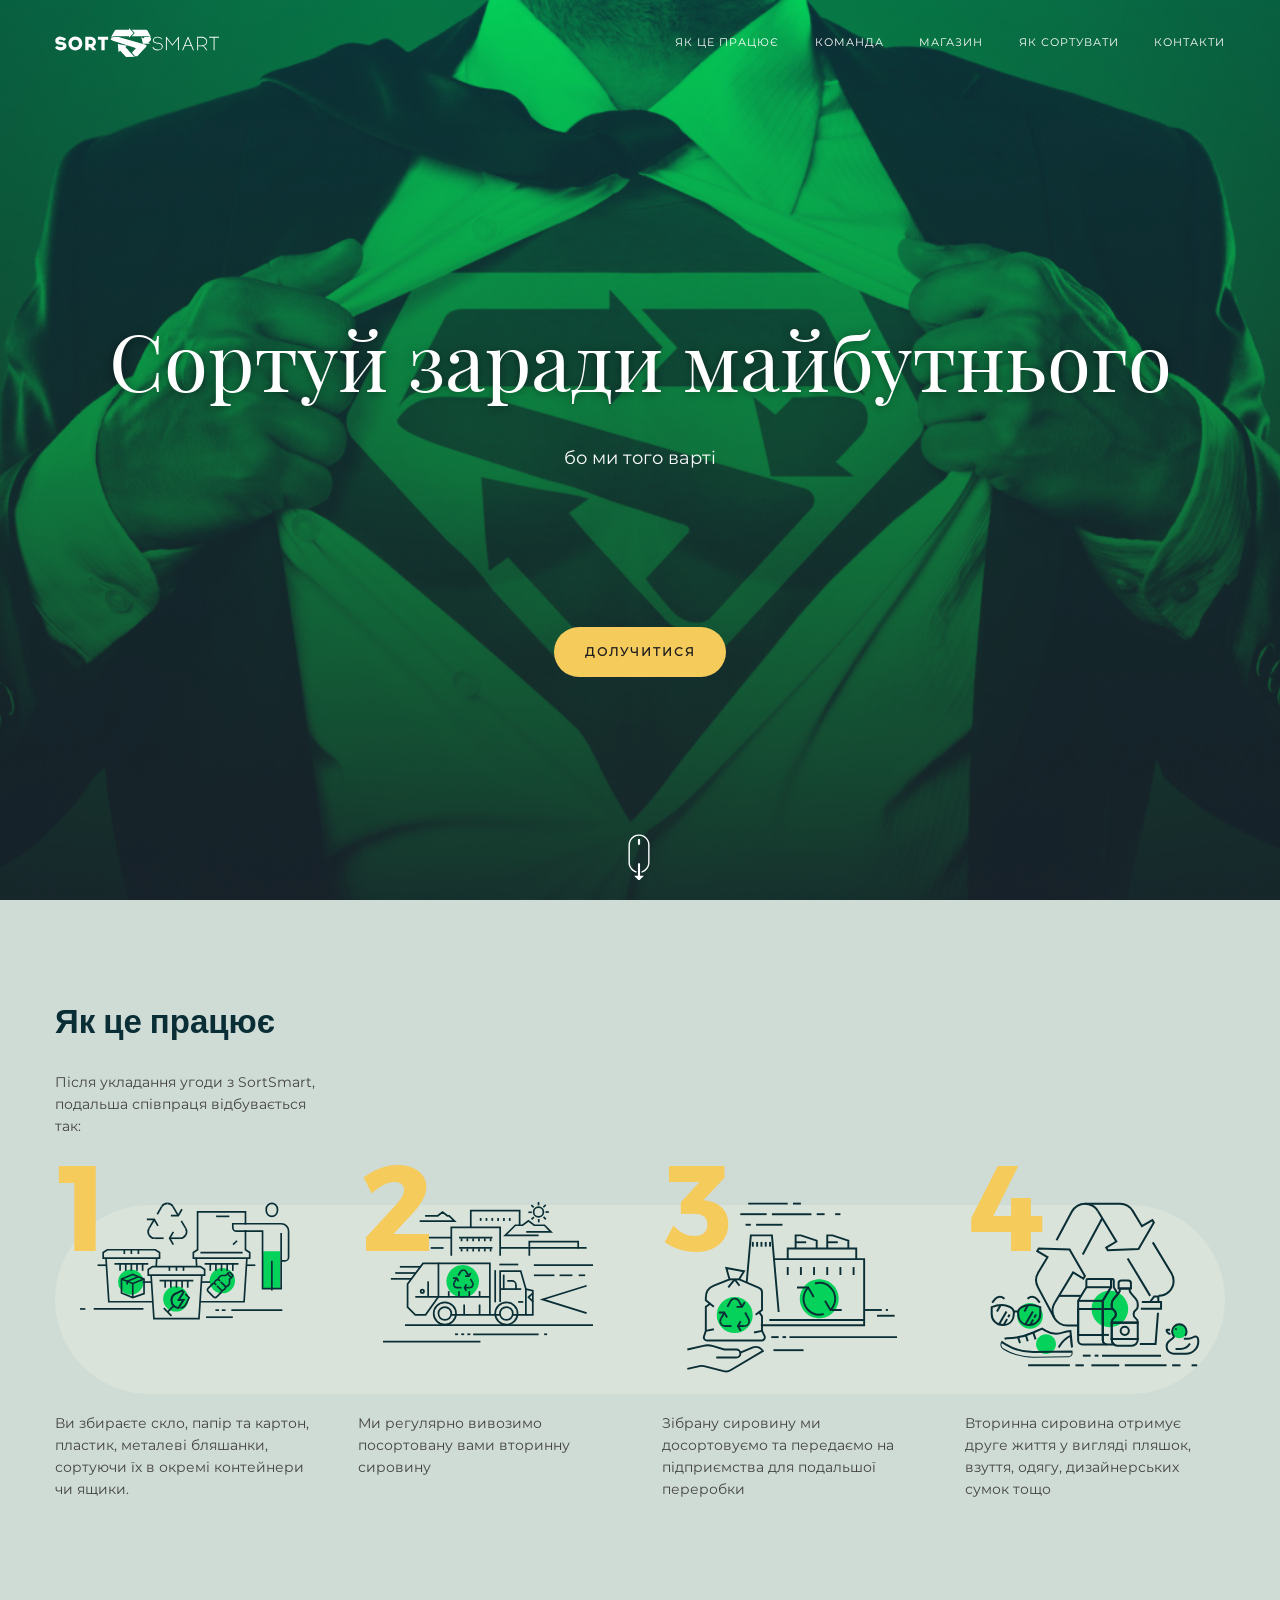
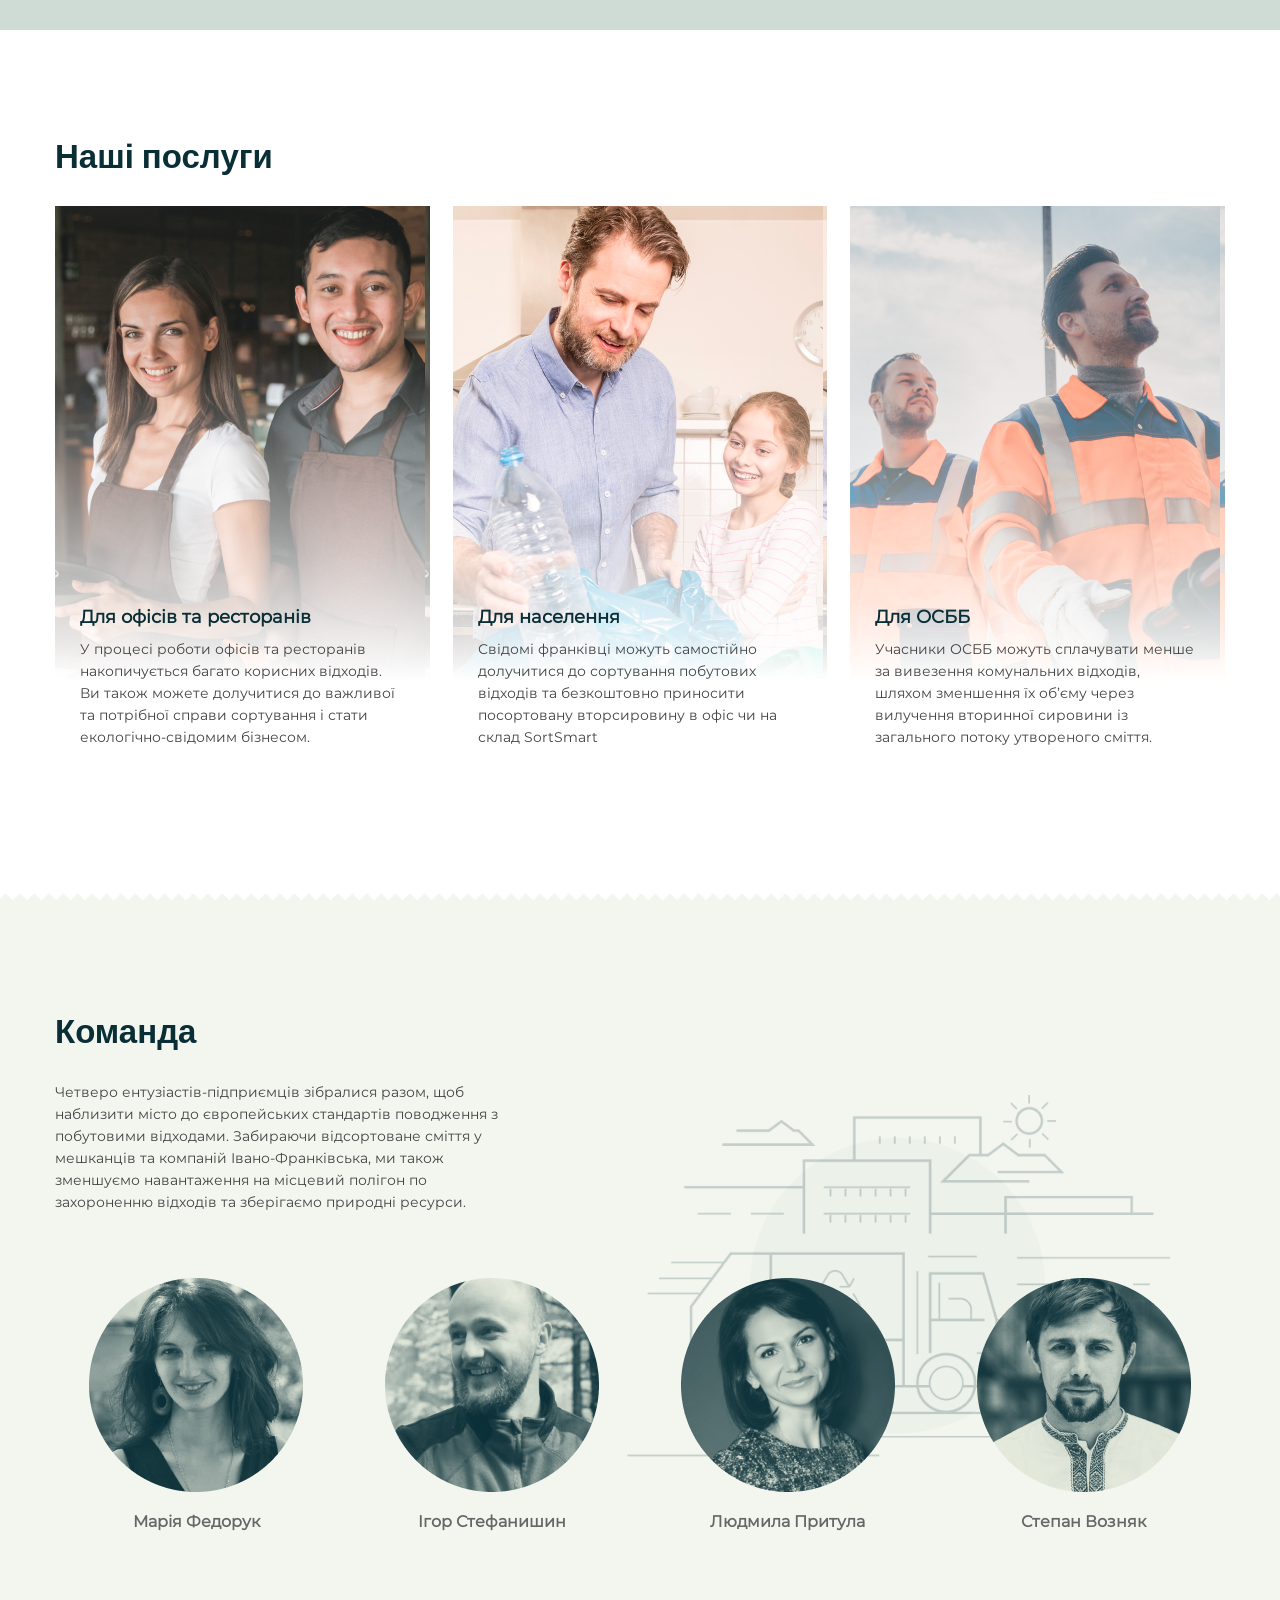
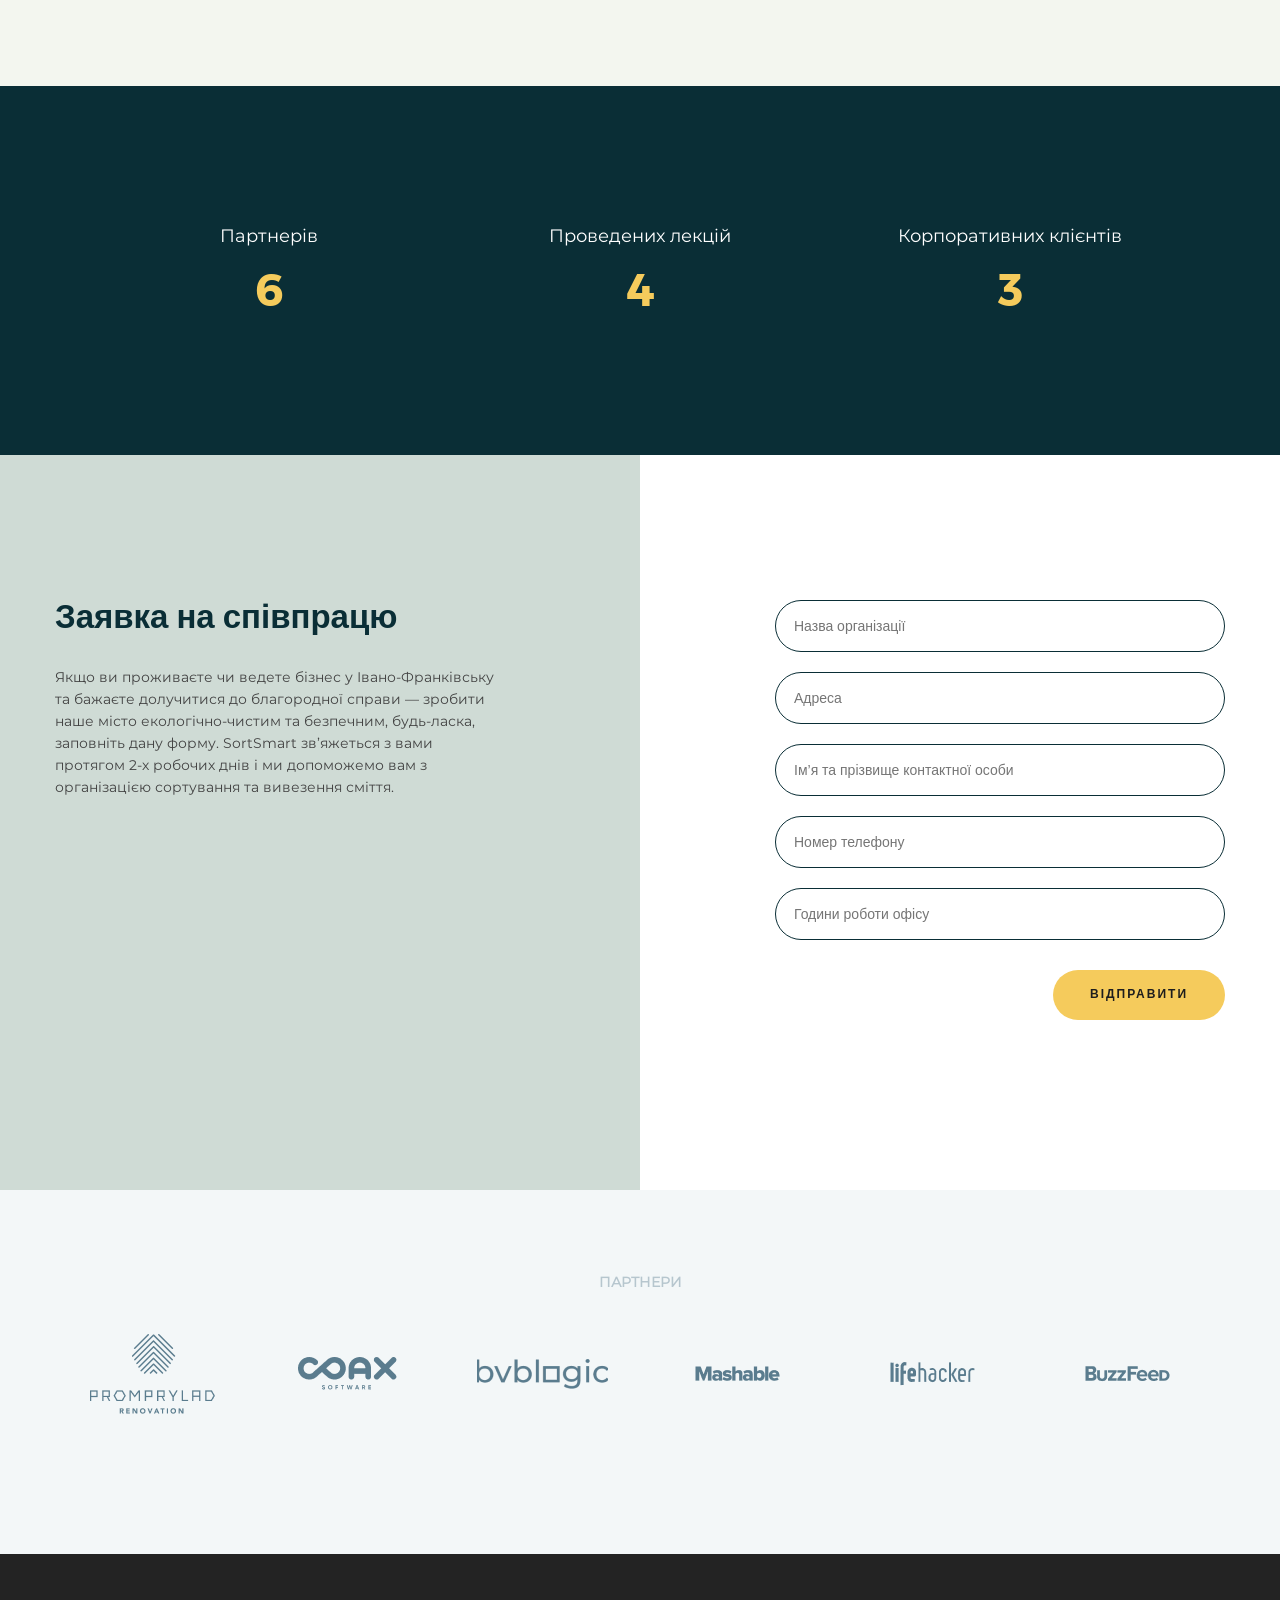
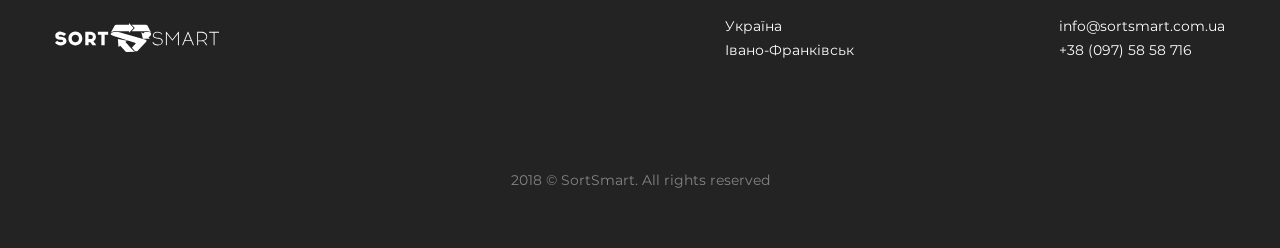
==== commit 3c2dd875: "Crete: shop, articles" ====
--- a/css/main-app.css
+++ b/css/main-app.css
@@ -1 +1 @@
-/*! normalize.css v7.0.0 | MIT License | github.com/necolas/normalize.css */html{line-height:1.15;-ms-text-size-adjust:100%;-webkit-text-size-adjust:100%}article,aside,footer,header,nav,section{display:block}h1{font-size:2em;margin:.67em 0}figcaption,figure,main{display:block}figure{margin:1em 40px}hr{-webkit-box-sizing:content-box;box-sizing:content-box;height:0;overflow:visible}pre{font-family:monospace,monospace;font-size:1em}a{background-color:transparent;-webkit-text-decoration-skip:objects}abbr[title]{border-bottom:none;text-decoration:underline;-webkit-text-decoration:underline dotted;text-decoration:underline dotted}b,strong{font-weight:inherit;font-weight:bolder}code,kbd,samp{font-family:monospace,monospace;font-size:1em}dfn{font-style:italic}mark{background-color:#ff0;color:#000}small{font-size:80%}sub,sup{font-size:75%;line-height:0;position:relative;vertical-align:baseline}sub{bottom:-.25em}sup{top:-.5em}audio,video{display:inline-block}audio:not([controls]){display:none;height:0}img{border-style:none}svg:not(:root){overflow:hidden}button,input,optgroup,select,textarea{font-family:sans-serif;font-size:100%;line-height:1.15;margin:0}button,input{overflow:visible}button,select{text-transform:none}[type=reset],[type=submit],button,html [type=button]{-webkit-appearance:button}[type=button]::-moz-focus-inner,[type=reset]::-moz-focus-inner,[type=submit]::-moz-focus-inner,button::-moz-focus-inner{border-style:none;padding:0}[type=button]:-moz-focusring,[type=reset]:-moz-focusring,[type=submit]:-moz-focusring,button:-moz-focusring{outline:1px dotted ButtonText}fieldset{padding:.35em .75em .625em}legend{-webkit-box-sizing:border-box;box-sizing:border-box;color:inherit;display:table;max-width:100%;padding:0;white-space:normal}progress{display:inline-block;vertical-align:baseline}textarea{overflow:auto}[type=checkbox],[type=radio]{-webkit-box-sizing:border-box;box-sizing:border-box;padding:0}[type=number]::-webkit-inner-spin-button,[type=number]::-webkit-outer-spin-button{height:auto}[type=search]{-webkit-appearance:textfield;outline-offset:-2px}[type=search]::-webkit-search-cancel-button,[type=search]::-webkit-search-decoration{-webkit-appearance:none}::-webkit-file-upload-button{-webkit-appearance:button;font:inherit}details,menu{display:block}summary{display:list-item}canvas{display:inline-block}[hidden],template{display:none}.slick-slider{-webkit-box-sizing:border-box;box-sizing:border-box;-webkit-touch-callout:none;-webkit-user-select:none;-moz-user-select:none;-ms-user-select:none;user-select:none;-ms-touch-action:pan-y;touch-action:pan-y;-webkit-tap-highlight-color:transparent}.slick-list,.slick-slider{position:relative;display:block}.slick-list{overflow:hidden;margin:0;padding:0}.slick-list:focus{outline:none}.slick-list.dragging{cursor:pointer;cursor:hand}.slick-slider .slick-list,.slick-slider .slick-track{-webkit-transform:translateZ(0);-ms-transform:translateZ(0);transform:translateZ(0)}.slick-track{position:relative;left:0;top:0;display:block;margin-left:auto;margin-right:auto}.slick-track:after,.slick-track:before{content:"";display:table}.slick-track:after{clear:both}.slick-loading .slick-track{visibility:hidden}.slick-slide{float:left;height:100%;min-height:1px;display:none}[dir=rtl] .slick-slide{float:right}.slick-slide img{display:block}.slick-slide.slick-loading img{display:none}.slick-slide.dragging img{pointer-events:none}.slick-initialized .slick-slide{display:block}.slick-loading .slick-slide{visibility:hidden}.slick-vertical .slick-slide{display:block;height:auto;border:1px solid transparent}.slick-arrow.slick-hidden{display:none}.mfp-bg{z-index:1042;overflow:hidden;background:-webkit-gradient(linear,right top,left top,from(#523a38),to(#944e4c));background:-webkit-linear-gradient(right,#523a38,#944e4c);background:-o-linear-gradient(right,#523a38 0,#944e4c 100%);background:linear-gradient(-90deg,#523a38,#944e4c);opacity:.8}.mfp-bg,.mfp-wrap{top:0;left:0;width:100%;height:100%;position:fixed}.mfp-wrap{z-index:1043;outline:none!important;-webkit-backface-visibility:hidden}.mfp-container{text-align:center;position:absolute;width:100%;height:100%;left:0;top:0;padding:0 8px;-webkit-box-sizing:border-box;box-sizing:border-box}.mfp-container:before{content:"";display:inline-block;height:100%;vertical-align:middle}.mfp-align-top .mfp-container:before{display:none}.mfp-content{position:relative;display:inline-block;vertical-align:middle;margin:0 auto;text-align:left;z-index:1045}.mfp-ajax-holder .mfp-content,.mfp-inline-holder .mfp-content{width:100%;cursor:auto}.mfp-ajax-cur{cursor:progress}.mfp-zoom-out-cur,.mfp-zoom-out-cur .mfp-image-holder .mfp-close{cursor:-webkit-zoom-out;cursor:zoom-out}.mfp-zoom{cursor:pointer;cursor:-webkit-zoom-in;cursor:zoom-in}.mfp-auto-cursor .mfp-content{cursor:auto}.mfp-arrow,.mfp-close,.mfp-counter,.mfp-preloader{-webkit-user-select:none;-moz-user-select:none;-ms-user-select:none;user-select:none}.mfp-loading.mfp-figure{display:none}.mfp-hide{display:none!important}.mfp-preloader{color:#ccc;position:absolute;top:50%;width:auto;text-align:center;margin-top:-.8em;left:8px;right:8px;z-index:1044}.mfp-preloader a{color:#ccc}.mfp-preloader a:hover{color:#fff}.mfp-s-error .mfp-content,.mfp-s-ready .mfp-preloader{display:none}button.mfp-arrow,button.mfp-close{overflow:visible;cursor:pointer;background:transparent;border:0;-webkit-appearance:none;display:block;outline:none;padding:0;z-index:1046;-webkit-box-shadow:none;box-shadow:none;-ms-touch-action:manipulation;touch-action:manipulation}button::-moz-focus-inner{padding:0;border:0}.mfp-close{width:44px;height:44px;line-height:44px;position:absolute;right:0;top:0;text-decoration:none;text-align:center;opacity:.65;padding:0 0 18px 10px;color:#fff;font-style:normal;font-size:28px;font-family:Arial,Baskerville,monospace}.mfp-close:focus,.mfp-close:hover{opacity:1}.mfp-close:active{top:1px}.mfp-close-btn-in .mfp-close{color:#333}.mfp-iframe-holder .mfp-close,.mfp-image-holder .mfp-close{color:#fff;right:-6px;text-align:right;padding-right:6px;width:100%}.mfp-counter{position:absolute;top:0;right:0;color:#ccc;font-size:12px;line-height:18px;white-space:nowrap}.mfp-arrow{position:absolute;opacity:.65;margin:0;top:50%;margin-top:-55px;padding:0;width:90px;height:110px;display:-webkit-box;display:-ms-flexbox;display:flex;-webkit-box-pack:center;-ms-flex-pack:center;justify-content:center;-webkit-box-align:center;-ms-flex-align:center;align-items:center;-webkit-tap-highlight-color:transparent}.mfp-arrow:active{margin-top:-54px}.mfp-arrow:focus,.mfp-arrow:hover{opacity:1}.mfp-arrow-left{background:url("../img/left.svg") no-repeat 50%/25px!important;left:0}.mfp-arrow-right{background:url("../img/right.svg") no-repeat 50%/25px!important;right:0}.mfp-iframe-holder{padding-top:40px;padding-bottom:40px}.mfp-iframe-holder .mfp-content{line-height:0;width:100%;max-width:900px}.mfp-iframe-holder .mfp-close{top:-40px}.mfp-iframe-scaler{width:100%;height:0;overflow:hidden;padding-top:56.25%}.mfp-iframe-scaler iframe{position:absolute;display:block;top:0;left:0;width:100%;height:100%;-webkit-box-shadow:0 0 8px rgba(0,0,0,.6);box-shadow:0 0 8px rgba(0,0,0,.6);background:#000}img.mfp-img{width:auto;max-width:100%;height:auto;display:block;-webkit-box-sizing:border-box;box-sizing:border-box;padding:40px 0;margin:0 auto}.mfp-figure,img.mfp-img{line-height:0}.mfp-figure:after{content:"";position:absolute;left:0;top:40px;bottom:40px;display:block;right:0;width:auto;height:auto;z-index:-1;-webkit-box-shadow:0 0 8px rgba(0,0,0,.6);box-shadow:0 0 8px rgba(0,0,0,.6);background:#444}.mfp-figure small{color:#bdbdbd;display:block;font-size:12px;line-height:14px}.mfp-figure figure{margin:0}.mfp-bottom-bar{margin-top:-36px;position:absolute;top:100%;left:0;width:100%;cursor:auto}.mfp-title{text-align:left;line-height:18px;color:#f3f3f3;word-wrap:break-word;padding-right:36px}.mfp-image-holder .mfp-content{max-width:100%}.mfp-gallery .mfp-image-holder .mfp-figure{cursor:pointer}@media screen and (max-height:300px),screen and (max-width:800px) and (orientation:landscape){.mfp-img-mobile .mfp-image-holder{padding-left:0;padding-right:0}.mfp-img-mobile img.mfp-img{padding:0}.mfp-img-mobile .mfp-figure:after{top:0;bottom:0}.mfp-img-mobile .mfp-figure small{display:inline;margin-left:5px}.mfp-img-mobile .mfp-bottom-bar{background:rgba(0,0,0,.6);bottom:0;margin:0;top:auto;padding:3px 5px;position:fixed;-webkit-box-sizing:border-box;box-sizing:border-box}.mfp-img-mobile .mfp-bottom-bar:empty{padding:0}.mfp-img-mobile .mfp-counter{right:5px;top:3px}.mfp-img-mobile .mfp-close{top:0;right:0;width:35px;height:35px;line-height:35px;background:rgba(0,0,0,.6);position:fixed;text-align:center;padding:0}}@media (max-width:900px){.mfp-arrow{-webkit-transform:scale(.75);-ms-transform:scale(.75);transform:scale(.75)}.mfp-arrow-left{-webkit-transform-origin:0;-ms-transform-origin:0;transform-origin:0}.mfp-arrow-right{-webkit-transform-origin:100%;-ms-transform-origin:100%;transform-origin:100%}.mfp-container{padding-left:6px;padding-right:6px}}@font-face{font-family:Playfair Display;src:local("Playfair Display"),local("PlayfairDisplay-Regular"),url("../fonts/playfairdisplay.woff2") format("woff2"),url("../fonts/playfairdisplay.woff") format("woff"),url("../fonts/playfairdisplay.ttf") format("truetype");font-weight:400;font-style:normal}@font-face{font-family:montserrat;src:url("fonts/ofont.ru_Montserrat.eot");src:local("\263A"),url("../fonts/ofont.ru_Montserrat.woff") format("woff"),url("../fonts/ofont.ru_Montserrat.ttf") format("truetype"),url("../fonts/ofont.ru_Montserrat.svg") format("svg");font-weight:400;font-style:normal}@font-face{font-family:Montserratbold;src:local("Montserrat Bold"),local("Montserrat-Bold"),url("../fonts/montserratbold.woff2") format("woff2"),url("../fonts/montserratbold.woff") format("woff"),url("../fonts/montserratbold.ttf") format("truetype");font-weight:700;font-style:normal}@-webkit-keyframes slide-box-right{0%{left:-100%;opacity:0}50%{opacity:.5}to{left:100%;opacity:0}}@keyframes slide-box-right{0%{left:-100%;opacity:0}50%{opacity:.5}to{left:100%;opacity:0}}*{-webkit-box-sizing:border-box;box-sizing:border-box;margin:0;padding:0;-webkit-tap-highlight-color:transparent}h1{margin:.4em 0}p{font-size:14px;line-height:22px;padding:0 0 15px}a,a:focus,a:hover{text-decoration:none;color:inherit}input{padding:25px 18px;height:48px;width:100%;max-width:470px;resize:none;font-size:14px;border:1px solid #0a2e36;outline:none;color:#727272;background:transparent;border-radius:100px;margin-bottom:20px}input:last-of-type{margin-bottom:0}input:placeholder{color:#727272}input:focus,textarea{outline:none}textarea{padding:25px 18px;height:auto;width:100%;resize:none;font-size:14px;background:transparent;border:1px solid #0a2e36;border-radius:100px}textarea,textarea:placeholder{color:#727272}textarea:focus{outline:none}body{width:100%;margin:0;padding:0;font-family:montserrat,sans-serif;font-size:14px;color:#424242}body.ovf{height:100vh}.wrapper,body.ovf{overflow:hidden;width:100%}.container{width:100%;height:100%;max-width:1200px;padding:0 15px;margin:0 auto}.h_hero{font-size:40px;font-family:Playfair Display;font-style:normal;font-weight:400;line-height:normal;text-align:center;color:#fff;text-shadow:0 1px 10px rgba(0,0,0,.4)}@media only screen and (min-width:1200px){.h_hero{font-size:80px}}.h_hero-sub{font-family:montserrat,sans-serif;font-style:normal;font-weight:400;line-height:28px;font-size:18px;text-align:center;color:#fff}.h_article{font-family:Montserratbold,sans-serif;font-style:normal;font-weight:700;line-height:normal;font-size:24px;color:#0a2e36;margin-bottom:15px}@media only screen and (min-width:1200px){.h_article{font-size:33px;margin-bottom:30px}}.h_article__title{font-size:18px;font-weight:700;color:#0a2e36;margin-bottom:10px}.btn-wrap{width:100%;height:110px;display:-webkit-box;display:-ms-flexbox;display:flex;-webkit-box-orient:vertical;-webkit-box-direction:normal;-ms-flex-direction:column;flex-direction:column;-webkit-box-align:center;-ms-flex-align:center;align-items:center}.btn-wrap.center,.btn-wrap.end{-webkit-box-pack:center;-ms-flex-pack:center;justify-content:center}.btn-wrap.end{-webkit-box-align:end;-ms-flex-align:end;align-items:flex-end}.btn{width:172px;height:50px;border-radius:100px;text-transform:uppercase;font-size:12px;font-weight:700;letter-spacing:2px;display:-webkit-box;display:-ms-flexbox;display:flex;-webkit-box-orient:vertical;-webkit-box-direction:normal;-ms-flex-direction:center;flex-direction:center;-webkit-box-pack:center;-ms-flex-pack:center;justify-content:center;-webkit-box-align:center;-ms-flex-align:center;align-items:center;cursor:pointer;position:relative;overflow:hidden;border:none;outline:none}.btn:hover:after{content:"";background:#edf090;position:absolute;top:0;width:100%;height:50px;-webkit-animation:slide-box-right .4s forwards;animation:slide-box-right .4s forwards}.btn span{position:relative;z-index:1;letter-spacing:2px;-webkit-transition:all .2s ease;-o-transition:all .2s ease;transition:all .2s ease}.btn.yellow-btn{background:#f5cb5c;color:#1d1d1d}.h_partners{font-weight:700;text-transform:uppercase;color:#b6c6ce;text-align:center}.h_partners,.home-link{line-height:24px;font-size:14px}.home-link{text-decoration:underline}header{width:100%;height:50px;position:absolute;top:0;left:0}@media only screen and (min-width:1200px){header{height:84px}}.header-wrap{width:100%;height:100%;display:-webkit-box;display:-ms-flexbox;display:flex;-webkit-box-orient:horizontal;-webkit-box-direction:normal;-ms-flex-direction:row;flex-direction:row;-webkit-box-pack:start;-ms-flex-pack:start;justify-content:flex-start;-webkit-box-align:center;-ms-flex-align:center;align-items:center;position:relative}@media only screen and (min-width:768px){.header-wrap{-webkit-box-pack:justify;-ms-flex-pack:justify;justify-content:space-between}}.menu{position:fixed;top:0;left:0;width:100%;height:100vh;padding:15px;z-index:3;visibility:visible;opacity:1;padding:80px 15px 15px;background:#0a2e36;visibility:hidden}@media only screen and (min-width:768px){.menu{visibility:visible;position:static;height:100%;background:transparent;padding:0;max-width:550px}}.menu-list{list-style:none;display:-webkit-box;display:-ms-flexbox;display:flex;-webkit-box-orient:vertical;-webkit-box-direction:normal;-ms-flex-direction:column;flex-direction:column;-webkit-box-align:center;-ms-flex-align:center;align-items:center;width:100%}@media only screen and (min-width:768px){.menu-list{-webkit-box-orient:horizontal;-webkit-box-direction:normal;-ms-flex-direction:row;flex-direction:row;-ms-flex-pack:distribute;justify-content:space-around;-webkit-box-align:center;-ms-flex-align:center;align-items:center;height:100%}}.menu-list .link{width:auto;margin-bottom:20px;font-size:14px;letter-spacing:1px;text-transform:uppercase;position:relative;display:-webkit-box;display:-ms-flexbox;display:flex;-webkit-box-orient:horizontal;-webkit-box-direction:normal;-ms-flex-direction:row;flex-direction:row;-webkit-box-pack:center;-ms-flex-pack:center;justify-content:center;-webkit-box-align:center;-ms-flex-align:center;align-items:center;color:#fff;padding:10px 0;opacity:0;-webkit-transform:translateY(-20px);-ms-transform:translateY(-20px);transform:translateY(-20px)}@media only screen and (min-width:768px){.menu-list .link{opacity:1;margin-bottom:0;padding:0;-webkit-transform:translateY(0);-ms-transform:translateY(0);transform:translateY(0);font-size:11px}}.menu-list .link.active:before{width:24px}.menu-list .link:before{content:"";display:block;position:absolute;width:0;height:2px;background:#fff;display:-webkit-box;display:-ms-flexbox;display:flex;-webkit-box-orient:horizontal;-webkit-box-direction:normal;-ms-flex-direction:row;flex-direction:row;-webkit-box-pack:center;-ms-flex-pack:center;justify-content:center;-webkit-box-align:center;-ms-flex-align:center;align-items:center;bottom:-5px;-webkit-transition:all .5s ease;-o-transition:all .5s ease;transition:all .5s ease}@media only screen and (min-width:1200px){.menu-list .link:hover:before{width:100%}}@media only screen and (min-width:768px){.menu-list.dark-theme .link{color:#0a2e36}.menu-list.dark-theme .link:before{background:#0a2e36}}.menu-btn{width:50px;height:50px;position:relative;z-index:4}@media only screen and (min-width:768px){.menu-btn{display:none}}.menu-btn.open .line-top{top:calc(50% - 1px);-webkit-transform:rotate(45deg);-ms-transform:rotate(45deg);transform:rotate(45deg)}.menu-btn.open .line-bot{top:calc(50% - 1px);-webkit-transform:rotate(-45deg);-ms-transform:rotate(-45deg);transform:rotate(-45deg)}.menu-btn.open .line-md{opacity:0}.menu-line{position:absolute;width:26px;height:2px;background:#fff;left:calc(50% - 13px);-webkit-transition:all .3s ease;-o-transition:all .3s ease;transition:all .3s ease}.menu-line.line-top{top:35%}.menu-line.line-md{top:calc(50% - 1px)}.menu-line.line-bot{top:65%}.header-logo{display:block;width:164px;height:29px}@media only screen and (max-width:767px){.header-logo{display:none}}.header-logo img{width:100%;height:auto}.hero-section{width:100%;height:100vh;background:url("../img/hero.png");background-position:50%;background-repeat:no-repeat;background-size:cover;padding-top:110px}@media only screen and (min-width:1200px){.hero-section{padding-top:80px}}.content-logo{display:block;width:164px;height:29px}@media only screen and (min-width:768px){.content-logo{display:none}}.content-logo img{width:100%;height:auto}.hero-wrap{width:100%;height:100%;display:-webkit-box;display:-ms-flexbox;display:flex;-webkit-box-orient:vertical;-webkit-box-direction:normal;-ms-flex-direction:column;flex-direction:column;-ms-flex-pack:distribute;justify-content:space-around;-webkit-box-align:center;-ms-flex-align:center;align-items:center}@media only screen and (min-width:768px){.hero-wrap{-webkit-box-pack:center;-ms-flex-pack:center;justify-content:center;position:relative}}.hero-content{width:80%;margin:0 auto;display:-webkit-box;display:-ms-flexbox;display:flex;-webkit-box-orient:vertical;-webkit-box-direction:normal;-ms-flex-direction:column;flex-direction:column;-webkit-box-pack:justify;-ms-flex-pack:justify;justify-content:space-between;-webkit-box-align:center;-ms-flex-align:center;align-items:center}@media only screen and (min-width:1200px){.hero-content{width:100%;margin-bottom:110px}}.mouse-pointer{position:absolute;width:22px;height:46px;background:url(../img/scroll.svg);background-position:50%;background-repeat:no-repeat;background-size:100%;bottom:20px;left:calc(50% - 12px)}@media only screen and (max-width:1199px){.mouse-pointer{display:none}}.how-it-works{width:100%;padding:40px 0 0;background:#cfdbd5;font-size:14px;line-height:22px;color:#cfdbd5;font-family:montserrat,sans-serif;position:relative;color:#424242}@media only screen and (min-width:768px){.how-it-works{padding:100px 0 95px}}.how-it-works:after{content:"";display:block;position:absolute;width:100%;height:7px;background:url(../img/devider.png);background-position:0 0;background-size:100%;background-repeat:no-repeat;bottom:0;left:0}@media only screen and (min-width:768px){.how-it-works:after{display:none}}.intro{width:100%;max-width:280px}.how-it-works__wrap{width:100%;display:-webkit-box;display:-ms-flexbox;display:flex;-webkit-box-orient:vertical;-webkit-box-direction:normal;-ms-flex-direction:column;flex-direction:column;-webkit-box-pack:start;-ms-flex-pack:start;justify-content:flex-start;-webkit-box-align:center;-ms-flex-align:center;align-items:center;position:relative}.how-it-works__wrap:after{content:"";display:block;position:absolute;width:calc(100% - 30px);top:25px;left:15px;height:189px;background:#e8eddf;border-radius:94.5px;opacity:.4;z-index:0}@media only screen and (max-width:767px){.how-it-works__wrap:after{display:none}}@media only screen and (min-width:1200px){.how-it-works__wrap:after{top:53px}}@media only screen and (min-width:768px){.how-it-works__wrap{-webkit-box-orient:horizontal;-webkit-box-direction:normal;-ms-flex-direction:row;flex-direction:row;-webkit-box-pack:justify;-ms-flex-pack:justify;justify-content:space-between;-webkit-box-align:start;-ms-flex-align:start;align-items:flex-start;-ms-flex-wrap:nowrap;flex-wrap:nowrap;max-width:1200px;margin:0 auto}}.how-it-works__wrap .how-it-works__item{display:-webkit-box;display:-ms-flexbox;display:flex;-webkit-box-orient:vertical;-webkit-box-direction:normal;-ms-flex-direction:column;flex-direction:column;-webkit-box-pack:start;-ms-flex-pack:start;justify-content:flex-start;-webkit-box-align:center;-ms-flex-align:center;align-items:center;padding:50px 0 35px}@media only screen and (min-width:768px){.how-it-works__wrap .how-it-works__item{width:calc(100% / 4 - 10px);z-index:1}}.how-it-works__wrap .how-it-works__item.light-item{background:#e8eddf;position:relative}.how-it-works__wrap .how-it-works__item.light-item:before{content:"";width:0;height:0;position:absolute;border-style:solid;border-width:16px 22px 0;border-color:#cfdbd5 transparent transparent;top:0;left:calc(50% - 22px)}@media only screen and (min-width:768px){.how-it-works__wrap .how-it-works__item.light-item:before{display:none}}@media only screen and (min-width:768px){.how-it-works__wrap .how-it-works__item.light-item{background:transparent}}.how-it-works__wrap .how-it-works__item.dark-item{position:relative}.how-it-works__wrap .how-it-works__item.dark-item:before{content:"";width:0;height:0;position:absolute;border-style:solid;border-width:16px 22px 0;border-color:#e8eddf transparent transparent;top:0;left:calc(50% - 22px)}@media only screen and (min-width:768px){.how-it-works__wrap .how-it-works__item.dark-item:before{display:none}}.how-it-works__wrap .how-it-works__item.dark-item:first-child:before{display:none}.how-it-works__wrap .how-it-works__item .container{position:relative;display:-webkit-box;display:-ms-flexbox;display:flex;-webkit-box-orient:vertical;-webkit-box-direction:normal;-ms-flex-direction:column;flex-direction:column;-webkit-box-pack:start;-ms-flex-pack:start;justify-content:flex-start;-webkit-box-align:center;-ms-flex-align:center;align-items:center}.how-it-works__wrap .how-it-works__item .img{width:100%;max-width:244px;margin-bottom:20px}@media only screen and (min-width:768px){.how-it-works__wrap .how-it-works__item .img{min-height:135px}}@media only screen and (min-width:1024px){.how-it-works__wrap .how-it-works__item .img{min-height:190px}}@media only screen and (min-width:1200px){.how-it-works__wrap .how-it-works__item .img{min-height:190px;max-width:210px;-webkit-transition:all .5s ease;-o-transition:all .5s ease;transition:all .5s ease}.how-it-works__wrap .how-it-works__item .img:hover{-webkit-transform:translateY(-3px);-ms-transform:translateY(-3px);transform:translateY(-3px)}}.how-it-works__wrap .how-it-works__item .img img{width:100%;height:auto}.how-it-works__wrap .how-it-works__item .number{position:absolute;top:-10px;left:38px;font-size:80px;color:#f5cb5c;font-weight:900;font-family:Montserratbold,sans-serif;line-height:.8;opacity:.8;z-index:2}@media only screen and (min-width:1200px){.how-it-works__wrap .how-it-works__item .number{font-size:120px;top:-48px;left:18px;opacity:1}}.services{width:100%;padding:30px 0}@media only screen and (min-width:1200px){.services{padding:105px 0}}.services__wrap{-webkit-box-orient:horizontal;-ms-flex-direction:row;flex-direction:row;-webkit-box-pack:justify;-ms-flex-pack:justify;justify-content:space-between;-webkit-box-align:center;-ms-flex-align:center;align-items:center;-ms-flex-wrap:wrap;flex-wrap:wrap}.services__wrap,.services__wrap-item{width:100%;display:-webkit-box;display:-ms-flexbox;display:flex;-webkit-box-direction:normal}.services__wrap-item{-webkit-box-orient:vertical;-ms-flex-direction:column;flex-direction:column;padding:12px 0}@media only screen and (min-width:1024px){.services__wrap-item{width:calc(100% / 3 - 15px);height:400px;background-position:50%;background-repeat:no-repeat;background-size:cover;-webkit-box-pack:end;-ms-flex-pack:end;justify-content:flex-end;padding:25px;height:582px}}@media only screen and (min-width:1024px){.services__wrap-item:first-child{background:url(../img/serv-1.png)}}@media only screen and (min-width:1024px){.services__wrap-item:nth-child(2){background:url(../img/serv-2.png)}}@media only screen and (min-width:1024px){.services__wrap-item:nth-child(3){background:url(../img/serv-3.png)}}.team{width:100%;background:hsla(81,28%,90%,.5);padding:23px 0 34px}@media only screen and (min-width:1024px){.team{padding:117px 0 134px;background:transparent;background-image:url("../img/team-bg2.png");background-position:center 0;background-repeat:no-repeat;background-size:cover}}@media only screen and (min-width:1024px){.team .container{background-image:url("../img/team_bg.png");background-position:center 0;background-repeat:no-repeat;background-size:cover}}.team__intro{width:100%;max-width:467px;margin-bottom:20px}@media only screen and (min-width:1024px){.team__intro{margin-bottom:50px}}.team__wrap{width:100%;-webkit-box-orient:horizontal;-ms-flex-direction:row;flex-direction:row;-webkit-box-pack:justify;-ms-flex-pack:justify;justify-content:space-between;-webkit-box-align:start;-ms-flex-align:start;align-items:flex-start;-ms-flex-wrap:wrap;flex-wrap:wrap}.team__wrap,.team__wrap-item{display:-webkit-box;display:-ms-flexbox;display:flex;-webkit-box-direction:normal}.team__wrap-item{width:calc(50% - 10px);-webkit-box-orient:vertical;-ms-flex-direction:column;flex-direction:column;-webkit-box-pack:start;-ms-flex-pack:start;justify-content:flex-start;-webkit-box-align:center;-ms-flex-align:center;align-items:center;margin-bottom:20px}@media only screen and (min-width:768px){.team__wrap-item{width:calc(100% / 4 - 10px)}}.team__wrap-item .img{width:100%;max-width:104px;display:-webkit-box;display:-ms-flexbox;display:flex;-webkit-box-orient:vertical;-webkit-box-direction:normal;-ms-flex-direction:column;flex-direction:column;-webkit-box-pack:start;-ms-flex-pack:start;justify-content:flex-start;-webkit-box-align:center;-ms-flex-align:center;align-items:center;margin-bottom:20px}@media only screen and (min-width:1024px){.team__wrap-item .img{max-width:214px}}.team__wrap-item .img img{width:100%;height:auto}.team__wrap-item .name{width:120px;text-align:center;font-size:16px;line-height:20px;color:#666;font-weight:700}@media only screen and (min-width:1024px){.team__wrap-item .name{width:100%}}.stat{width:100%;background:#0a2e36;padding:50px 0}@media only screen and (min-width:1024px){.stat{padding:140px 0}}.stat__wrap{width:95%;margin:0 auto;-webkit-box-orient:horizontal;-ms-flex-direction:row;flex-direction:row;-webkit-box-pack:justify;-ms-flex-pack:justify;justify-content:space-between;-webkit-box-align:start;-ms-flex-align:start;align-items:flex-start}.stat__wrap,.stat__wrap-item{display:-webkit-box;display:-ms-flexbox;display:flex;-webkit-box-direction:normal}.stat__wrap-item{width:33.33333%;-webkit-box-orient:vertical;-ms-flex-direction:column;flex-direction:column;-webkit-box-pack:start;-ms-flex-pack:start;justify-content:flex-start;-webkit-box-align:center;-ms-flex-align:center;align-items:center}.stat__wrap-item .title{font-size:10px;color:#fff;text-align:center;min-height:22px}@media only screen and (min-width:768px){.stat__wrap-item .title{font-size:18px;margin-bottom:15px}}.stat__wrap-item .number{font-family:Montserratbold,sans-serif;font-size:45px;font-weight:700;color:#f5cb5c;text-align:center}.contact-form{width:100%;padding:50px 0 20px;position:relative}@media only screen and (min-width:1024px){.contact-form{padding:140px 0}}.contact-form:after{content:"";display:block;position:absolute;width:50%;height:100%;background:#cfdbd5;top:0;left:0;z-index:-1}@media only screen and (max-width:767px){.contact-form:after{display:none}}.contact-form__wrap{display:-webkit-box;display:-ms-flexbox;display:flex;-webkit-box-orient:horizontal;-webkit-box-direction:normal;-ms-flex-direction:row;flex-direction:row;-webkit-box-pack:justify;-ms-flex-pack:justify;justify-content:space-between;-webkit-box-align:start;-ms-flex-align:start;align-items:flex-start;-ms-flex-wrap:wrap;flex-wrap:wrap}.contact-form__wrap-intro{width:100%}@media only screen and (min-width:768px){.contact-form__wrap-intro{width:calc(50% - 60px)}}@media only screen and (min-width:768px) and (min-width:1024px){.contact-form__wrap-intro{width:calc(50% - 100px)}}@media only screen and (min-width:768px) and (min-width:1200px){.contact-form__wrap-intro{width:calc(50% - 135px)}}.contact-form__wrap-form{width:100%}@media only screen and (min-width:768px){.contact-form__wrap-form{width:calc(50% - 60px)}}@media only screen and (min-width:768px) and (min-width:1024px){.contact-form__wrap-form{width:calc(50% - 100px)}}@media only screen and (min-width:768px) and (min-width:1200px){.contact-form__wrap-form{width:calc(50% - 135px)}}.intro-form{width:100%;max-width:450px;text-align:left;margin-bottom:15px}form{margin-top:5px}.partners{background:#f3f7f8;padding:20px 0 50px}@media only screen and (min-width:1024px){.partners{padding:80px 0 120px}}.partners__wrap{width:100%;-webkit-box-orient:horizontal;-ms-flex-direction:row;flex-direction:row;-webkit-box-pack:justify;-ms-flex-pack:justify;justify-content:space-between;-ms-flex-wrap:wrap;flex-wrap:wrap;padding:40px 0 0;min-height:80px}.partners__wrap,.partners__wrap-item{display:-webkit-box;display:-ms-flexbox;display:flex;-webkit-box-direction:normal;-webkit-box-align:center;-ms-flex-align:center;align-items:center}.partners__wrap-item{width:50%;-webkit-box-orient:vertical;-ms-flex-direction:column;flex-direction:column;-webkit-box-pack:center;-ms-flex-pack:center;justify-content:center;margin-bottom:20px}@media only screen and (min-width:768px){.partners__wrap-item{width:33.33333%}}@media only screen and (min-width:1024px){.partners__wrap-item{width:16.66667%}}.partners__wrap-item img{width:auto}footer{background:#232323;color:#fff;padding:36px 0}@media only screen and (min-width:1024px){footer{padding:60px 0}}.footer-top{color:#fff;font-size:14px;line-height:24px;width:100%;display:-webkit-box;display:-ms-flexbox;display:flex;-webkit-box-orient:vertical;-webkit-box-direction:normal;-ms-flex-direction:column;flex-direction:column;-webkit-box-pack:center;-ms-flex-pack:center;justify-content:center;-webkit-box-align:center;-ms-flex-align:center;align-items:center}@media only screen and (min-width:768px){.footer-top{-webkit-box-orient:horizontal;-webkit-box-direction:normal;-ms-flex-direction:row;flex-direction:row;-webkit-box-pack:justify;-ms-flex-pack:justify;justify-content:space-between;margin-bottom:30px}}@media only screen and (min-width:1200px){.footer-top{margin-bottom:90px}}.footer-logo{width:164px;height:29px;margin-bottom:20px}.footer-logo img{width:100%;height:auto}.contact-info{width:100%}@media only screen and (min-width:768px){.contact-info{width:70%;max-width:500px;display:-webkit-box;display:-ms-flexbox;display:flex;-webkit-box-orient:horizontal;-webkit-box-direction:normal;-ms-flex-direction:row;flex-direction:row;-webkit-box-pack:justify;-ms-flex-pack:justify;justify-content:space-between}}.contact-info__item{margin-bottom:20px;display:-webkit-box;display:-ms-flexbox;display:flex;-webkit-box-orient:vertical;-webkit-box-direction:normal;-ms-flex-direction:column;flex-direction:column;-webkit-box-align:start;-ms-flex-align:start;align-items:flex-start}@media only screen and (min-width:768px){.contact-info__item{width:auto}}.footer-bot{color:#fff;opacity:.44;display:-webkit-box;display:-ms-flexbox;display:flex;-webkit-box-orient:vertical;-webkit-box-direction:normal;-ms-flex-direction:column;flex-direction:column;-webkit-box-pack:end;-ms-flex-pack:end;justify-content:flex-end;-webkit-box-align:start;-ms-flex-align:start;align-items:flex-start}@media only screen and (min-width:768px){.footer-bot{-webkit-box-align:center;-ms-flex-align:center;align-items:center}}.error{background:#b6c6ce;padding:60px 0}@media only screen and (min-width:768px){.error{min-height:calc(100vh - 176px)}}@media only screen and (min-width:1024px){.error{padding:90px 0;display:-webkit-box;display:-ms-flexbox;display:flex;-webkit-box-orient:vertical;-webkit-box-direction:normal;-ms-flex-direction:column;flex-direction:column;-webkit-box-pack:center;-ms-flex-pack:center;justify-content:center;-webkit-box-align:center;-ms-flex-align:center;align-items:center}}@media only screen and (min-width:1200px){.error{min-height:100vh}}.error__wrap{width:100%;display:-webkit-box;display:-ms-flexbox;display:flex;-webkit-box-orient:vertical;-webkit-box-direction:normal;-ms-flex-direction:column;flex-direction:column;-webkit-box-pack:start;-ms-flex-pack:start;justify-content:flex-start;-webkit-box-align:center;-ms-flex-align:center;align-items:center}@media only screen and (min-width:1024px){.error__wrap{-webkit-box-orient:horizontal;-webkit-box-direction:normal;-ms-flex-direction:row;flex-direction:row;-webkit-box-pack:justify;-ms-flex-pack:justify;justify-content:space-between}}.error__wrap-img{width:100%;max-width:300px;-webkit-box-ordinal-group:3;-ms-flex-order:2;order:2}@media only screen and (min-width:1024px){.error__wrap-img{-webkit-box-ordinal-group:3;-ms-flex-order:2;order:2;max-width:500px}}.error__wrap-img img{width:100%;height:auto}.error__wrap-info{-webkit-box-ordinal-group:2;-ms-flex-order:1;order:1;margin-bottom:20px}@media only screen and (min-width:1024px){.error__wrap-info{-webkit-box-ordinal-group:3;-ms-flex-order:2;order:2;width:550px}}.error__wrap-info .title{font-size:90px;font-family:Montserratbold,sans-serif;margin-bottom:20px}@media only screen and (min-width:1024px){.error__wrap-info .title{font-size:150px}}.error__wrap-info .intro{display:-webkit-box;display:-ms-flexbox;display:flex;-webkit-box-orient:vertical;-webkit-box-direction:normal;-ms-flex-direction:column;flex-direction:column;-webkit-box-pack:justify;-ms-flex-pack:justify;justify-content:space-between;-webkit-box-align:start;-ms-flex-align:start;align-items:flex-start;margin-bottom:20px}.error__wrap-info .intro span{margin-bottom:10px}+/*! normalize.css v7.0.0 | MIT License | github.com/necolas/normalize.css */html{line-height:1.15;-ms-text-size-adjust:100%;-webkit-text-size-adjust:100%}article,aside,footer,header,nav,section{display:block}h1{font-size:2em;margin:.67em 0}figcaption,figure,main{display:block}figure{margin:1em 40px}hr{-webkit-box-sizing:content-box;box-sizing:content-box;height:0;overflow:visible}pre{font-family:monospace,monospace;font-size:1em}a{background-color:transparent;-webkit-text-decoration-skip:objects}abbr[title]{border-bottom:none;text-decoration:underline;-webkit-text-decoration:underline dotted;text-decoration:underline dotted}b,strong{font-weight:inherit;font-weight:bolder}code,kbd,samp{font-family:monospace,monospace;font-size:1em}dfn{font-style:italic}mark{background-color:#ff0;color:#000}small{font-size:80%}sub,sup{font-size:75%;line-height:0;position:relative;vertical-align:baseline}sub{bottom:-.25em}sup{top:-.5em}audio,video{display:inline-block}audio:not([controls]){display:none;height:0}img{border-style:none}svg:not(:root){overflow:hidden}button,input,optgroup,select,textarea{font-family:sans-serif;font-size:100%;line-height:1.15;margin:0}button,input{overflow:visible}button,select{text-transform:none}[type=reset],[type=submit],button,html [type=button]{-webkit-appearance:button}[type=button]::-moz-focus-inner,[type=reset]::-moz-focus-inner,[type=submit]::-moz-focus-inner,button::-moz-focus-inner{border-style:none;padding:0}[type=button]:-moz-focusring,[type=reset]:-moz-focusring,[type=submit]:-moz-focusring,button:-moz-focusring{outline:1px dotted ButtonText}fieldset{padding:.35em .75em .625em}legend{-webkit-box-sizing:border-box;box-sizing:border-box;color:inherit;display:table;max-width:100%;padding:0;white-space:normal}progress{display:inline-block;vertical-align:baseline}textarea{overflow:auto}[type=checkbox],[type=radio]{-webkit-box-sizing:border-box;box-sizing:border-box;padding:0}[type=number]::-webkit-inner-spin-button,[type=number]::-webkit-outer-spin-button{height:auto}[type=search]{-webkit-appearance:textfield;outline-offset:-2px}[type=search]::-webkit-search-cancel-button,[type=search]::-webkit-search-decoration{-webkit-appearance:none}::-webkit-file-upload-button{-webkit-appearance:button;font:inherit}details,menu{display:block}summary{display:list-item}canvas{display:inline-block}[hidden],template{display:none}.slick-slider{-webkit-box-sizing:border-box;box-sizing:border-box;-webkit-touch-callout:none;-webkit-user-select:none;-moz-user-select:none;-ms-user-select:none;user-select:none;-ms-touch-action:pan-y;touch-action:pan-y;-webkit-tap-highlight-color:transparent}.slick-list,.slick-slider{position:relative;display:block}.slick-list{overflow:hidden;margin:0;padding:0}.slick-list:focus{outline:none}.slick-list.dragging{cursor:pointer;cursor:hand}.slick-slider .slick-list,.slick-slider .slick-track{-webkit-transform:translateZ(0);-ms-transform:translateZ(0);transform:translateZ(0)}.slick-track{position:relative;left:0;top:0;display:block;margin-left:auto;margin-right:auto}.slick-track:after,.slick-track:before{content:"";display:table}.slick-track:after{clear:both}.slick-loading .slick-track{visibility:hidden}.slick-slide{float:left;height:100%;min-height:1px;display:none}[dir=rtl] .slick-slide{float:right}.slick-slide img{display:block}.slick-slide.slick-loading img{display:none}.slick-slide.dragging img{pointer-events:none}.slick-initialized .slick-slide{display:block}.slick-loading .slick-slide{visibility:hidden}.slick-vertical .slick-slide{display:block;height:auto;border:1px solid transparent}.slick-arrow.slick-hidden{display:none}.mfp-bg{z-index:1042;overflow:hidden;background:-webkit-gradient(linear,right top,left top,from(#523a38),to(#944e4c));background:-webkit-linear-gradient(right,#523a38,#944e4c);background:-o-linear-gradient(right,#523a38 0,#944e4c 100%);background:linear-gradient(-90deg,#523a38,#944e4c);opacity:.8}.mfp-bg,.mfp-wrap{top:0;left:0;width:100%;height:100%;position:fixed}.mfp-wrap{z-index:1043;outline:none!important;-webkit-backface-visibility:hidden}.mfp-container{text-align:center;position:absolute;width:100%;height:100%;left:0;top:0;padding:0 8px;-webkit-box-sizing:border-box;box-sizing:border-box}.mfp-container:before{content:"";display:inline-block;height:100%;vertical-align:middle}.mfp-align-top .mfp-container:before{display:none}.mfp-content{position:relative;display:inline-block;vertical-align:middle;margin:0 auto;text-align:left;z-index:1045}.mfp-ajax-holder .mfp-content,.mfp-inline-holder .mfp-content{width:100%;cursor:auto}.mfp-ajax-cur{cursor:progress}.mfp-zoom-out-cur,.mfp-zoom-out-cur .mfp-image-holder .mfp-close{cursor:-webkit-zoom-out;cursor:zoom-out}.mfp-zoom{cursor:pointer;cursor:-webkit-zoom-in;cursor:zoom-in}.mfp-auto-cursor .mfp-content{cursor:auto}.mfp-arrow,.mfp-close,.mfp-counter,.mfp-preloader{-webkit-user-select:none;-moz-user-select:none;-ms-user-select:none;user-select:none}.mfp-loading.mfp-figure{display:none}.mfp-hide{display:none!important}.mfp-preloader{color:#ccc;position:absolute;top:50%;width:auto;text-align:center;margin-top:-.8em;left:8px;right:8px;z-index:1044}.mfp-preloader a{color:#ccc}.mfp-preloader a:hover{color:#fff}.mfp-s-error .mfp-content,.mfp-s-ready .mfp-preloader{display:none}button.mfp-arrow,button.mfp-close{overflow:visible;cursor:pointer;background:transparent;border:0;-webkit-appearance:none;display:block;outline:none;padding:0;z-index:1046;-webkit-box-shadow:none;box-shadow:none;-ms-touch-action:manipulation;touch-action:manipulation}button::-moz-focus-inner{padding:0;border:0}.mfp-close{width:44px;height:44px;line-height:44px;position:absolute;right:0;top:0;text-decoration:none;text-align:center;opacity:.65;padding:0 0 18px 10px;color:#fff;font-style:normal;font-size:28px;font-family:Arial,Baskerville,monospace}.mfp-close:focus,.mfp-close:hover{opacity:1}.mfp-close:active{top:1px}.mfp-close-btn-in .mfp-close{color:#333}.mfp-iframe-holder .mfp-close,.mfp-image-holder .mfp-close{color:#fff;right:-6px;text-align:right;padding-right:6px;width:100%}.mfp-counter{position:absolute;top:0;right:0;color:#ccc;font-size:12px;line-height:18px;white-space:nowrap}.mfp-arrow{position:absolute;opacity:.65;margin:0;top:50%;margin-top:-55px;padding:0;width:90px;height:110px;display:-webkit-box;display:-ms-flexbox;display:flex;-webkit-box-pack:center;-ms-flex-pack:center;justify-content:center;-webkit-box-align:center;-ms-flex-align:center;align-items:center;-webkit-tap-highlight-color:transparent}.mfp-arrow:active{margin-top:-54px}.mfp-arrow:focus,.mfp-arrow:hover{opacity:1}.mfp-arrow-left{background:url("../img/left.svg") no-repeat 50%/25px!important;left:0}.mfp-arrow-right{background:url("../img/right.svg") no-repeat 50%/25px!important;right:0}.mfp-iframe-holder{padding-top:40px;padding-bottom:40px}.mfp-iframe-holder .mfp-content{line-height:0;width:100%;max-width:900px}.mfp-iframe-holder .mfp-close{top:-40px}.mfp-iframe-scaler{width:100%;height:0;overflow:hidden;padding-top:56.25%}.mfp-iframe-scaler iframe{position:absolute;display:block;top:0;left:0;width:100%;height:100%;-webkit-box-shadow:0 0 8px rgba(0,0,0,.6);box-shadow:0 0 8px rgba(0,0,0,.6);background:#000}img.mfp-img{width:auto;max-width:100%;height:auto;display:block;-webkit-box-sizing:border-box;box-sizing:border-box;padding:40px 0;margin:0 auto}.mfp-figure,img.mfp-img{line-height:0}.mfp-figure:after{content:"";position:absolute;left:0;top:40px;bottom:40px;display:block;right:0;width:auto;height:auto;z-index:-1;-webkit-box-shadow:0 0 8px rgba(0,0,0,.6);box-shadow:0 0 8px rgba(0,0,0,.6);background:#444}.mfp-figure small{color:#bdbdbd;display:block;font-size:12px;line-height:14px}.mfp-figure figure{margin:0}.mfp-bottom-bar{margin-top:-36px;position:absolute;top:100%;left:0;width:100%;cursor:auto}.mfp-title{text-align:left;line-height:18px;color:#f3f3f3;word-wrap:break-word;padding-right:36px}.mfp-image-holder .mfp-content{max-width:100%}.mfp-gallery .mfp-image-holder .mfp-figure{cursor:pointer}@media screen and (max-height:300px),screen and (max-width:800px) and (orientation:landscape){.mfp-img-mobile .mfp-image-holder{padding-left:0;padding-right:0}.mfp-img-mobile img.mfp-img{padding:0}.mfp-img-mobile .mfp-figure:after{top:0;bottom:0}.mfp-img-mobile .mfp-figure small{display:inline;margin-left:5px}.mfp-img-mobile .mfp-bottom-bar{background:rgba(0,0,0,.6);bottom:0;margin:0;top:auto;padding:3px 5px;position:fixed;-webkit-box-sizing:border-box;box-sizing:border-box}.mfp-img-mobile .mfp-bottom-bar:empty{padding:0}.mfp-img-mobile .mfp-counter{right:5px;top:3px}.mfp-img-mobile .mfp-close{top:0;right:0;width:35px;height:35px;line-height:35px;background:rgba(0,0,0,.6);position:fixed;text-align:center;padding:0}}@media (max-width:900px){.mfp-arrow{-webkit-transform:scale(.75);-ms-transform:scale(.75);transform:scale(.75)}.mfp-arrow-left{-webkit-transform-origin:0;-ms-transform-origin:0;transform-origin:0}.mfp-arrow-right{-webkit-transform-origin:100%;-ms-transform-origin:100%;transform-origin:100%}.mfp-container{padding-left:6px;padding-right:6px}}@font-face{font-family:Playfair Display;src:local("Playfair Display"),local("PlayfairDisplay-Regular"),url("../fonts/playfairdisplay.woff2") format("woff2"),url("../fonts/playfairdisplay.woff") format("woff"),url("../fonts/playfairdisplay.ttf") format("truetype");font-weight:400;font-style:normal}@font-face{font-family:montserrat;src:url("fonts/ofont.ru_Montserrat.eot");src:local("\263A"),url("../fonts/ofont.ru_Montserrat.woff") format("woff"),url("../fonts/ofont.ru_Montserrat.ttf") format("truetype"),url("../fonts/ofont.ru_Montserrat.svg") format("svg");font-weight:400;font-style:normal}@font-face{font-family:Montserratbold;src:local("Montserrat Bold"),local("Montserrat-Bold"),url("../fonts/montserratbold.woff2") format("woff2"),url("../fonts/montserratbold.woff") format("woff"),url("../fonts/montserratbold.ttf") format("truetype");font-weight:700;font-style:normal}@-webkit-keyframes slide-box-right{0%{left:-100%;opacity:0}50%{opacity:.5}to{left:100%;opacity:0}}@keyframes slide-box-right{0%{left:-100%;opacity:0}50%{opacity:.5}to{left:100%;opacity:0}}*{-webkit-box-sizing:border-box;box-sizing:border-box;margin:0;padding:0;-webkit-tap-highlight-color:transparent}h1{margin:.4em 0}p{font-size:14px;line-height:22px;padding:0 0 15px}a,a:focus,a:hover{text-decoration:none;color:inherit}input{padding:25px 18px;height:48px;width:100%;max-width:470px;resize:none;font-size:14px;border:1px solid #0a2e36;outline:none;color:#727272;background:transparent;border-radius:100px;margin-bottom:20px}input:last-of-type{margin-bottom:0}input:placeholder{color:#727272}input:focus,textarea{outline:none}textarea{padding:25px 18px;height:auto;width:100%;resize:none;font-size:14px;background:transparent;border:1px solid #0a2e36;border-radius:100px}textarea,textarea:placeholder{color:#727272}textarea:focus{outline:none}body{width:100%;margin:0;padding:0;font-family:montserrat,sans-serif;font-size:14px;color:#424242}body.ovf{height:100vh}.wrapper,body.ovf{overflow:hidden;width:100%}.container{width:100%;height:100%;max-width:1200px;padding:0 15px;margin:0 auto}.h_hero{font-size:40px;font-family:Playfair Display;font-style:normal;font-weight:400;line-height:normal;text-align:center;color:#fff;text-shadow:0 1px 10px rgba(0,0,0,.4)}@media only screen and (min-width:1200px){.h_hero{font-size:80px}}.h_hero-sub{font-family:montserrat,sans-serif;font-style:normal;font-weight:400;line-height:28px;font-size:18px;text-align:center;color:#fff}.h_article{font-family:Montserratbold,sans-serif;font-style:normal;font-weight:700;line-height:normal;font-size:24px;color:#0a2e36;margin-bottom:15px}@media only screen and (min-width:1200px){.h_article{font-size:33px;margin-bottom:30px}}.h_article__title{font-size:18px;font-weight:700;color:#0a2e36;margin-bottom:10px}.btn-wrap{width:100%;height:110px;display:-webkit-box;display:-ms-flexbox;display:flex;-webkit-box-orient:vertical;-webkit-box-direction:normal;-ms-flex-direction:column;flex-direction:column;-webkit-box-align:center;-ms-flex-align:center;align-items:center}.btn-wrap.center,.btn-wrap.end{-webkit-box-pack:center;-ms-flex-pack:center;justify-content:center}.btn-wrap.end{-webkit-box-align:end;-ms-flex-align:end;align-items:flex-end}.btn{width:172px;height:50px;border-radius:100px;text-transform:uppercase;font-size:12px;font-weight:700;letter-spacing:2px;display:-webkit-box;display:-ms-flexbox;display:flex;-webkit-box-orient:vertical;-webkit-box-direction:normal;-ms-flex-direction:center;flex-direction:center;-webkit-box-pack:center;-ms-flex-pack:center;justify-content:center;-webkit-box-align:center;-ms-flex-align:center;align-items:center;cursor:pointer;position:relative;overflow:hidden;border:none;outline:none}.btn:hover:after{content:"";background:#edf090;position:absolute;top:0;width:100%;height:50px;-webkit-animation:slide-box-right .4s forwards;animation:slide-box-right .4s forwards}.btn span{position:relative;z-index:1;letter-spacing:2px;-webkit-transition:all .2s ease;-o-transition:all .2s ease;transition:all .2s ease}.btn.yellow-btn{background:#f5cb5c;color:#1d1d1d}.h_partners{font-weight:700;text-transform:uppercase;color:#b6c6ce;text-align:center}.h_partners,.home-link{line-height:24px;font-size:14px}.home-link{text-decoration:underline}header{width:100%;height:50px;position:absolute;top:0;left:0}@media only screen and (min-width:1200px){header{height:84px}}.header-wrap{width:100%;height:100%;display:-webkit-box;display:-ms-flexbox;display:flex;-webkit-box-orient:horizontal;-webkit-box-direction:normal;-ms-flex-direction:row;flex-direction:row;-webkit-box-pack:start;-ms-flex-pack:start;justify-content:flex-start;-webkit-box-align:center;-ms-flex-align:center;align-items:center;position:relative}@media only screen and (min-width:768px){.header-wrap{-webkit-box-pack:justify;-ms-flex-pack:justify;justify-content:space-between}}.menu{position:fixed;top:0;left:0;width:100%;height:100vh;padding:15px;z-index:3;visibility:visible;opacity:1;padding:80px 15px 15px;background:#0a2e36;visibility:hidden}@media only screen and (min-width:768px){.menu{visibility:visible;position:static;height:100%;background:transparent;padding:0;max-width:550px}}.menu-list{list-style:none;display:-webkit-box;display:-ms-flexbox;display:flex;-webkit-box-orient:vertical;-webkit-box-direction:normal;-ms-flex-direction:column;flex-direction:column;-webkit-box-align:center;-ms-flex-align:center;align-items:center;width:100%}@media only screen and (min-width:768px){.menu-list{-webkit-box-orient:horizontal;-webkit-box-direction:normal;-ms-flex-direction:row;flex-direction:row;-webkit-box-pack:justify;-ms-flex-pack:justify;justify-content:space-between;-webkit-box-align:center;-ms-flex-align:center;align-items:center;height:100%}}.menu-list .link{width:auto;margin-bottom:20px;font-size:14px;letter-spacing:1px;text-transform:uppercase;position:relative;display:-webkit-box;display:-ms-flexbox;display:flex;-webkit-box-orient:horizontal;-webkit-box-direction:normal;-ms-flex-direction:row;flex-direction:row;-webkit-box-pack:center;-ms-flex-pack:center;justify-content:center;-webkit-box-align:center;-ms-flex-align:center;align-items:center;color:#fff;padding:10px 0;opacity:0;-webkit-transform:translateY(-20px);-ms-transform:translateY(-20px);transform:translateY(-20px)}@media only screen and (min-width:768px){.menu-list .link{opacity:1;margin-bottom:0;padding:0;-webkit-transform:translateY(0);-ms-transform:translateY(0);transform:translateY(0);font-size:11px}}.menu-list .link.active:before{width:24px}.menu-list .link:before{content:"";display:block;position:absolute;width:0;height:2px;background:#fff;display:-webkit-box;display:-ms-flexbox;display:flex;-webkit-box-orient:horizontal;-webkit-box-direction:normal;-ms-flex-direction:row;flex-direction:row;-webkit-box-pack:center;-ms-flex-pack:center;justify-content:center;-webkit-box-align:center;-ms-flex-align:center;align-items:center;bottom:-5px;-webkit-transition:all .5s ease;-o-transition:all .5s ease;transition:all .5s ease}@media only screen and (min-width:1200px){.menu-list .link:hover:before{width:100%}}@media only screen and (min-width:768px){.menu-list.dark-theme .link{color:#0a2e36}.menu-list.dark-theme .link:before{background:#0a2e36}}.menu-btn{width:50px;height:50px;position:relative;z-index:4}@media only screen and (min-width:768px){.menu-btn{display:none}}.menu-btn.open .line-top{top:calc(50% - 1px);-webkit-transform:rotate(45deg);-ms-transform:rotate(45deg);transform:rotate(45deg)}.menu-btn.open .line-bot{top:calc(50% - 1px);-webkit-transform:rotate(-45deg);-ms-transform:rotate(-45deg);transform:rotate(-45deg)}.menu-btn.open .line-md{opacity:0}.menu-line{position:absolute;width:26px;height:2px;background:#fff;-webkit-transition:all .3s ease;-o-transition:all .3s ease;transition:all .3s ease}.menu-line.line-top{top:35%}.menu-line.line-md{top:calc(50% - 1px)}.menu-line.line-bot{top:65%}.header-logo{display:block;width:164px;height:29px;position:relative;z-index:1}@media only screen and (max-width:767px){.header-logo{display:none}}.header-logo img{width:100%;height:auto}.hero-section{width:100%;height:100vh;background:url("../img/hero.png");background-position:50%;background-repeat:no-repeat;background-size:cover;padding-top:110px}@media only screen and (min-width:1200px){.hero-section{padding-top:80px}}.content-logo{display:block;width:164px;height:29px}@media only screen and (min-width:768px){.content-logo{display:none}}.content-logo img{width:100%;height:auto}.hero-wrap{width:100%;height:100%;display:-webkit-box;display:-ms-flexbox;display:flex;-webkit-box-orient:vertical;-webkit-box-direction:normal;-ms-flex-direction:column;flex-direction:column;-ms-flex-pack:distribute;justify-content:space-around;-webkit-box-align:center;-ms-flex-align:center;align-items:center}@media only screen and (min-width:768px){.hero-wrap{-webkit-box-pack:center;-ms-flex-pack:center;justify-content:center;position:relative}}.hero-content{width:80%;margin:0 auto;display:-webkit-box;display:-ms-flexbox;display:flex;-webkit-box-orient:vertical;-webkit-box-direction:normal;-ms-flex-direction:column;flex-direction:column;-webkit-box-pack:justify;-ms-flex-pack:justify;justify-content:space-between;-webkit-box-align:center;-ms-flex-align:center;align-items:center}@media only screen and (min-width:1200px){.hero-content{width:100%;margin-bottom:110px}}.mouse-pointer{position:absolute;width:22px;height:46px;background:url(../img/scroll.svg);background-position:50%;background-repeat:no-repeat;background-size:100%;bottom:20px;left:calc(50% - 12px)}@media only screen and (max-width:1199px){.mouse-pointer{display:none}}.how-it-works{width:100%;padding:40px 0 0;background:#cfdbd5;font-size:14px;line-height:22px;color:#cfdbd5;font-family:montserrat,sans-serif;position:relative;color:#424242}@media only screen and (min-width:768px){.how-it-works{padding:100px 0 95px}}.how-it-works:after{content:"";display:block;position:absolute;width:100%;height:7px;background:url(../img/devider.png);background-position:0 0;background-size:100%;background-repeat:no-repeat;bottom:0;left:0}@media only screen and (min-width:768px){.how-it-works:after{display:none}}.intro{width:100%;max-width:280px}.how-it-works__wrap{width:100%;display:-webkit-box;display:-ms-flexbox;display:flex;-webkit-box-orient:vertical;-webkit-box-direction:normal;-ms-flex-direction:column;flex-direction:column;-webkit-box-pack:start;-ms-flex-pack:start;justify-content:flex-start;-webkit-box-align:center;-ms-flex-align:center;align-items:center;position:relative}.how-it-works__wrap:after{content:"";display:block;position:absolute;width:calc(100% - 30px);top:25px;left:15px;height:189px;background:#e8eddf;border-radius:94.5px;opacity:.4;z-index:0}@media only screen and (max-width:767px){.how-it-works__wrap:after{display:none}}@media only screen and (min-width:1200px){.how-it-works__wrap:after{top:53px}}@media only screen and (min-width:768px){.how-it-works__wrap{-webkit-box-orient:horizontal;-webkit-box-direction:normal;-ms-flex-direction:row;flex-direction:row;-webkit-box-pack:justify;-ms-flex-pack:justify;justify-content:space-between;-webkit-box-align:start;-ms-flex-align:start;align-items:flex-start;-ms-flex-wrap:nowrap;flex-wrap:nowrap;max-width:1200px;margin:0 auto}}.how-it-works__wrap .how-it-works__item{display:-webkit-box;display:-ms-flexbox;display:flex;-webkit-box-orient:vertical;-webkit-box-direction:normal;-ms-flex-direction:column;flex-direction:column;-webkit-box-pack:start;-ms-flex-pack:start;justify-content:flex-start;-webkit-box-align:center;-ms-flex-align:center;align-items:center;padding:50px 0 35px}@media only screen and (min-width:768px){.how-it-works__wrap .how-it-works__item{width:calc(100% / 4 - 10px);z-index:1}}.how-it-works__wrap .how-it-works__item.light-item{background:#e8eddf;position:relative}.how-it-works__wrap .how-it-works__item.light-item:before{content:"";width:0;height:0;position:absolute;border-style:solid;border-width:16px 22px 0;border-color:#cfdbd5 transparent transparent;top:0;left:calc(50% - 22px)}@media only screen and (min-width:768px){.how-it-works__wrap .how-it-works__item.light-item:before{display:none}}@media only screen and (min-width:768px){.how-it-works__wrap .how-it-works__item.light-item{background:transparent}}.how-it-works__wrap .how-it-works__item.dark-item{position:relative}.how-it-works__wrap .how-it-works__item.dark-item:before{content:"";width:0;height:0;position:absolute;border-style:solid;border-width:16px 22px 0;border-color:#e8eddf transparent transparent;top:0;left:calc(50% - 22px)}@media only screen and (min-width:768px){.how-it-works__wrap .how-it-works__item.dark-item:before{display:none}}.how-it-works__wrap .how-it-works__item.dark-item:first-child:before{display:none}.how-it-works__wrap .how-it-works__item .container{position:relative;display:-webkit-box;display:-ms-flexbox;display:flex;-webkit-box-orient:vertical;-webkit-box-direction:normal;-ms-flex-direction:column;flex-direction:column;-webkit-box-pack:start;-ms-flex-pack:start;justify-content:flex-start;-webkit-box-align:center;-ms-flex-align:center;align-items:center}.how-it-works__wrap .how-it-works__item .img{width:100%;max-width:244px;margin-bottom:20px}@media only screen and (min-width:768px){.how-it-works__wrap .how-it-works__item .img{min-height:135px}}@media only screen and (min-width:1024px){.how-it-works__wrap .how-it-works__item .img{min-height:190px}}@media only screen and (min-width:1200px){.how-it-works__wrap .how-it-works__item .img{min-height:190px;max-width:210px;-webkit-transition:all .5s ease;-o-transition:all .5s ease;transition:all .5s ease}.how-it-works__wrap .how-it-works__item .img:hover{-webkit-transform:translateY(-3px);-ms-transform:translateY(-3px);transform:translateY(-3px)}}.how-it-works__wrap .how-it-works__item .img img{width:100%;height:auto}.how-it-works__wrap .how-it-works__item .number{position:absolute;top:-10px;left:38px;font-size:80px;color:#f5cb5c;font-weight:900;font-family:Montserratbold,sans-serif;line-height:.8;opacity:.8;z-index:2}@media only screen and (min-width:1200px){.how-it-works__wrap .how-it-works__item .number{font-size:120px;top:-48px;left:18px;opacity:1}}.services{width:100%;padding:30px 0}@media only screen and (min-width:1200px){.services{padding:105px 0}}.services__wrap{-webkit-box-orient:horizontal;-ms-flex-direction:row;flex-direction:row;-webkit-box-pack:justify;-ms-flex-pack:justify;justify-content:space-between;-webkit-box-align:center;-ms-flex-align:center;align-items:center;-ms-flex-wrap:wrap;flex-wrap:wrap}.services__wrap,.services__wrap-item{width:100%;display:-webkit-box;display:-ms-flexbox;display:flex;-webkit-box-direction:normal}.services__wrap-item{-webkit-box-orient:vertical;-ms-flex-direction:column;flex-direction:column;padding:12px 0}@media only screen and (min-width:1024px){.services__wrap-item{width:calc(100% / 3 - 15px);height:400px;background-position:50%;background-repeat:no-repeat;background-size:cover;-webkit-box-pack:end;-ms-flex-pack:end;justify-content:flex-end;padding:25px;height:582px}}@media only screen and (min-width:1024px){.services__wrap-item:first-child{background:url(../img/serv-1.png)}}@media only screen and (min-width:1024px){.services__wrap-item:nth-child(2){background:url(../img/serv-2.png)}}@media only screen and (min-width:1024px){.services__wrap-item:nth-child(3){background:url(../img/serv-3.png)}}.team{width:100%;background:hsla(81,28%,90%,.5);padding:23px 0 34px}@media only screen and (min-width:1024px){.team{padding:117px 0 134px;background:transparent;background-image:url("../img/team-bg2.png");background-position:center 0;background-repeat:no-repeat;background-size:cover}}@media only screen and (min-width:1024px){.team .container{background-image:url("../img/team_bg.png");background-position:center 0;background-repeat:no-repeat;background-size:cover}}.team__intro{width:100%;max-width:467px;margin-bottom:20px}@media only screen and (min-width:1024px){.team__intro{margin-bottom:50px}}.team__wrap{width:100%;-webkit-box-orient:horizontal;-ms-flex-direction:row;flex-direction:row;-webkit-box-pack:justify;-ms-flex-pack:justify;justify-content:space-between;-webkit-box-align:start;-ms-flex-align:start;align-items:flex-start;-ms-flex-wrap:wrap;flex-wrap:wrap}.team__wrap,.team__wrap-item{display:-webkit-box;display:-ms-flexbox;display:flex;-webkit-box-direction:normal}.team__wrap-item{width:calc(50% - 10px);-webkit-box-orient:vertical;-ms-flex-direction:column;flex-direction:column;-webkit-box-pack:start;-ms-flex-pack:start;justify-content:flex-start;-webkit-box-align:center;-ms-flex-align:center;align-items:center;margin-bottom:20px}@media only screen and (min-width:768px){.team__wrap-item{width:calc(100% / 4 - 10px)}}.team__wrap-item .img{width:100%;max-width:104px;display:-webkit-box;display:-ms-flexbox;display:flex;-webkit-box-orient:vertical;-webkit-box-direction:normal;-ms-flex-direction:column;flex-direction:column;-webkit-box-pack:start;-ms-flex-pack:start;justify-content:flex-start;-webkit-box-align:center;-ms-flex-align:center;align-items:center;margin-bottom:20px}@media only screen and (min-width:1024px){.team__wrap-item .img{max-width:214px}}.team__wrap-item .img img{width:100%;height:auto}.team__wrap-item .name{width:120px;text-align:center;font-size:16px;line-height:20px;color:#666;font-weight:700}@media only screen and (min-width:1024px){.team__wrap-item .name{width:100%}}.stat{width:100%;background:#0a2e36;padding:50px 0}@media only screen and (min-width:1024px){.stat{padding:140px 0}}.stat__wrap{width:95%;margin:0 auto;-webkit-box-orient:horizontal;-ms-flex-direction:row;flex-direction:row;-webkit-box-pack:justify;-ms-flex-pack:justify;justify-content:space-between;-webkit-box-align:start;-ms-flex-align:start;align-items:flex-start}.stat__wrap,.stat__wrap-item{display:-webkit-box;display:-ms-flexbox;display:flex;-webkit-box-direction:normal}.stat__wrap-item{width:33.33333%;-webkit-box-orient:vertical;-ms-flex-direction:column;flex-direction:column;-webkit-box-pack:start;-ms-flex-pack:start;justify-content:flex-start;-webkit-box-align:center;-ms-flex-align:center;align-items:center}.stat__wrap-item .title{font-size:10px;color:#fff;text-align:center;min-height:22px}@media only screen and (min-width:768px){.stat__wrap-item .title{font-size:18px;margin-bottom:15px}}.stat__wrap-item .number{font-family:Montserratbold,sans-serif;font-size:45px;font-weight:700;color:#f5cb5c;text-align:center}.contact-form{width:100%;padding:50px 0 20px;position:relative}@media only screen and (min-width:1024px){.contact-form{padding:140px 0}}.contact-form:after{content:"";display:block;position:absolute;width:50%;height:100%;background:#cfdbd5;top:0;left:0;z-index:-1}@media only screen and (max-width:767px){.contact-form:after{display:none}}.contact-form__wrap{display:-webkit-box;display:-ms-flexbox;display:flex;-webkit-box-orient:horizontal;-webkit-box-direction:normal;-ms-flex-direction:row;flex-direction:row;-webkit-box-pack:justify;-ms-flex-pack:justify;justify-content:space-between;-webkit-box-align:start;-ms-flex-align:start;align-items:flex-start;-ms-flex-wrap:wrap;flex-wrap:wrap}.contact-form__wrap-intro{width:100%}@media only screen and (min-width:768px){.contact-form__wrap-intro{width:calc(50% - 60px)}}@media only screen and (min-width:768px) and (min-width:1024px){.contact-form__wrap-intro{width:calc(50% - 100px)}}@media only screen and (min-width:768px) and (min-width:1200px){.contact-form__wrap-intro{width:calc(50% - 135px)}}.contact-form__wrap-form{width:100%}@media only screen and (min-width:768px){.contact-form__wrap-form{width:calc(50% - 60px)}}@media only screen and (min-width:768px) and (min-width:1024px){.contact-form__wrap-form{width:calc(50% - 100px)}}@media only screen and (min-width:768px) and (min-width:1200px){.contact-form__wrap-form{width:calc(50% - 135px)}}.intro-form{width:100%;max-width:450px;text-align:left;margin-bottom:15px}form{margin-top:5px}.shop-intro{width:100%;padding:40px 0 0;background:#b6c6ce;font-size:14px;line-height:22px;color:#cfdbd5;font-family:montserrat,sans-serif;position:relative;color:#424242}.shop-intro:before{right:calc(50% - 30px);bottom:-59px;border:solid transparent;content:" ";height:0;width:0;position:absolute;pointer-events:none;border-color:rgba(245,203,92,0);border-top-color:#f5cb5c;border-width:30px;margin-left:-30px}@media only screen and (min-width:768px){.shop-intro:before{right:56%;top:32%;border:solid transparent;content:" ";height:0;width:0;position:absolute;pointer-events:none;border-color:rgba(245,203,92,0);border-right-color:#f5cb5c;border-width:30px;margin-top:-30px}}.shop-intro .container{padding:0}@media only screen and (min-width:768px){.shop-intro .container{padding:0 15px}}@media only screen and (min-width:768px){.shop-intro{padding:100px 0 35px;display:-webkit-box;display:-ms-flexbox;display:flex;-webkit-box-orient:horizontal;-webkit-box-direction:normal;-ms-flex-direction:row;flex-direction:row;-webkit-box-pack:center;-ms-flex-pack:center;justify-content:center;-webkit-box-align:center;-ms-flex-align:center;align-items:center}}@media only screen and (min-width:768px) and (min-width:1200px){.shop-intro{min-height:100vh}}@media only screen and (min-width:768px){.shop-intro:after{content:"";display:block;position:absolute;width:56%;height:100%;background:#f5cb5c;top:0;right:0;z-index:0}}.shop-intro__wrap{width:100%;display:-webkit-box;display:-ms-flexbox;display:flex;-webkit-box-orient:horizontal;-webkit-box-direction:normal;-ms-flex-direction:row;flex-direction:row;-webkit-box-pack:justify;-ms-flex-pack:justify;justify-content:space-between;-webkit-box-align:start;-ms-flex-align:start;align-items:flex-start;-ms-flex-wrap:wrap;flex-wrap:wrap}@media only screen and (min-width:768px){.shop-intro__wrap{-webkit-box-align:center;-ms-flex-align:center;align-items:center}}.shop-intro__img{width:100%;display:-webkit-box;display:-ms-flexbox;display:flex;-webkit-box-orient:vertical;-webkit-box-direction:normal;-ms-flex-direction:column;flex-direction:column;-webkit-box-pack:center;-ms-flex-pack:center;justify-content:center;-webkit-box-align:center;-ms-flex-align:center;align-items:center;padding:0 15px}@media only screen and (min-width:768px){.shop-intro__img{width:44%;padding:0 50px 0 0}}.shop-intro__img img{width:100%;max-width:460px;height:auto}.shop-intro__text{width:100%;padding:35px 15px;background:#f5cb5c}@media only screen and (min-width:768px){.shop-intro__text{width:56%;position:relative;z-index:1;padding:0 0 0 100px}}.shop-intro__title{font-size:26px;font-family:Montserratbold,sans-serif;font-weight:700;margin-bottom:20px}@media only screen and (min-width:768px){.shop-intro__title{font-size:33px;margin-bottom:34px}}.shop-intro__content{font-size:14px;line-height:22px;margin-bottom:20px}@media only screen and (min-width:768px){.shop-intro__content{margin-bottom:47px}}.shop-intro__contact{display:-webkit-box;display:-ms-flexbox;display:flex;-webkit-box-orient:vertical;-webkit-box-direction:normal;-ms-flex-direction:column;flex-direction:column;-webkit-box-pack:start;-ms-flex-pack:start;justify-content:flex-start;-webkit-box-align:start;-ms-flex-align:start;align-items:flex-start}.goods{width:100%;padding:40px 0}@media only screen and (min-width:768px){.goods{padding:70px 0 100px}}.goods__list{-webkit-box-orient:horizontal;-ms-flex-direction:row;flex-direction:row;-webkit-box-pack:justify;-ms-flex-pack:justify;justify-content:space-between;-webkit-box-align:start;-ms-flex-align:start;align-items:flex-start;-ms-flex-wrap:wrap;flex-wrap:wrap}.goods__item,.goods__list{width:100%;display:-webkit-box;display:-ms-flexbox;display:flex;-webkit-box-direction:normal}.goods__item{-webkit-box-orient:vertical;-ms-flex-direction:column;flex-direction:column;-webkit-box-pack:start;-ms-flex-pack:start;justify-content:flex-start;-webkit-box-align:center;-ms-flex-align:center;align-items:center;padding-bottom:20px}@media only screen and (min-width:440px){.goods__item{-webkit-box-orient:horizontal;-webkit-box-direction:normal;-ms-flex-direction:row;flex-direction:row;-webkit-box-pack:justify;-ms-flex-pack:justify;justify-content:space-between;-webkit-box-align:start;-ms-flex-align:start;align-items:flex-start}}@media only screen and (min-width:1024px){.goods__item{width:50%}}@media only screen and (min-width:1200px){.goods__item{width:calc(50% - 40px)}}.goods__item-img{width:100%;display:-webkit-box;display:-ms-flexbox;display:flex;-webkit-box-orient:vertical;-webkit-box-direction:normal;-ms-flex-direction:column;flex-direction:column;-webkit-box-pack:start;-ms-flex-pack:start;justify-content:flex-start;-webkit-box-align:center;-ms-flex-align:center;align-items:center;margin-bottom:24px}@media only screen and (min-width:440px){.goods__item-img{width:270px}}.goods__item-img img{width:100%;height:auto}.goods__item-desc{width:100%;display:-webkit-box;display:-ms-flexbox;display:flex;-webkit-box-orient:vertical;-webkit-box-direction:normal;-ms-flex-direction:column;flex-direction:column;-webkit-box-align:start;-ms-flex-align:start;align-items:flex-start}@media only screen and (min-width:440px){.goods__item-desc{width:calc(100% - 290px)}}@media only screen and (min-width:1024px){.goods__item-desc{height:240px}}.goods__item-desc .props{font-size:14px;line-height:22px}.goods__item-title{font-size:18px;font-family:Montserratbold,sans-serif;line-height:normal;margin-bottom:20px;font-weight:700}.goods__item-price{font-size:34px;font-weight:300}@media only screen and (min-width:1024px){.goods__item-price{margin-top:auto}}.partners{background:#f3f7f8;padding:20px 0 50px}@media only screen and (min-width:1024px){.partners{padding:80px 0 120px}}.partners__wrap{width:100%;-webkit-box-orient:horizontal;-ms-flex-direction:row;flex-direction:row;-webkit-box-pack:justify;-ms-flex-pack:justify;justify-content:space-between;-ms-flex-wrap:wrap;flex-wrap:wrap;padding:40px 0 0;min-height:80px}.partners__wrap,.partners__wrap-item{display:-webkit-box;display:-ms-flexbox;display:flex;-webkit-box-direction:normal;-webkit-box-align:center;-ms-flex-align:center;align-items:center}.partners__wrap-item{width:50%;-webkit-box-orient:vertical;-ms-flex-direction:column;flex-direction:column;-webkit-box-pack:center;-ms-flex-pack:center;justify-content:center;margin-bottom:20px}@media only screen and (min-width:768px){.partners__wrap-item{width:33.33333%}}@media only screen and (min-width:1024px){.partners__wrap-item{width:16.66667%}}.partners__wrap-item img{width:auto}footer{background:#232323;color:#fff;padding:36px 0}@media only screen and (min-width:1024px){footer{padding:60px 0}}.footer-top{color:#fff;font-size:14px;line-height:24px;width:100%;display:-webkit-box;display:-ms-flexbox;display:flex;-webkit-box-orient:vertical;-webkit-box-direction:normal;-ms-flex-direction:column;flex-direction:column;-webkit-box-pack:center;-ms-flex-pack:center;justify-content:center;-webkit-box-align:center;-ms-flex-align:center;align-items:center}@media only screen and (min-width:768px){.footer-top{-webkit-box-orient:horizontal;-webkit-box-direction:normal;-ms-flex-direction:row;flex-direction:row;-webkit-box-pack:justify;-ms-flex-pack:justify;justify-content:space-between;margin-bottom:30px}}@media only screen and (min-width:1200px){.footer-top{margin-bottom:90px}}.footer-logo{width:164px;height:29px;margin-bottom:20px}.footer-logo img{width:100%;height:auto}.contact-info{width:100%}@media only screen and (min-width:768px){.contact-info{width:70%;max-width:500px;display:-webkit-box;display:-ms-flexbox;display:flex;-webkit-box-orient:horizontal;-webkit-box-direction:normal;-ms-flex-direction:row;flex-direction:row;-webkit-box-pack:justify;-ms-flex-pack:justify;justify-content:space-between}}.contact-info__item{margin-bottom:20px;display:-webkit-box;display:-ms-flexbox;display:flex;-webkit-box-orient:vertical;-webkit-box-direction:normal;-ms-flex-direction:column;flex-direction:column;-webkit-box-align:start;-ms-flex-align:start;align-items:flex-start}@media only screen and (min-width:768px){.contact-info__item{width:auto}}.footer-bot{color:#fff;opacity:.44;display:-webkit-box;display:-ms-flexbox;display:flex;-webkit-box-orient:vertical;-webkit-box-direction:normal;-ms-flex-direction:column;flex-direction:column;-webkit-box-pack:end;-ms-flex-pack:end;justify-content:flex-end;-webkit-box-align:start;-ms-flex-align:start;align-items:flex-start}@media only screen and (min-width:768px){.footer-bot{-webkit-box-align:center;-ms-flex-align:center;align-items:center}}.error{background:#b6c6ce;padding:60px 0}@media only screen and (min-width:768px){.error{min-height:calc(100vh - 176px)}}@media only screen and (min-width:1024px){.error{padding:90px 0;display:-webkit-box;display:-ms-flexbox;display:flex;-webkit-box-orient:vertical;-webkit-box-direction:normal;-ms-flex-direction:column;flex-direction:column;-webkit-box-pack:center;-ms-flex-pack:center;justify-content:center;-webkit-box-align:center;-ms-flex-align:center;align-items:center}}@media only screen and (min-width:1200px){.error{min-height:100vh}}.error__wrap{width:100%;display:-webkit-box;display:-ms-flexbox;display:flex;-webkit-box-orient:vertical;-webkit-box-direction:normal;-ms-flex-direction:column;flex-direction:column;-webkit-box-pack:start;-ms-flex-pack:start;justify-content:flex-start;-webkit-box-align:center;-ms-flex-align:center;align-items:center}@media only screen and (min-width:1024px){.error__wrap{-webkit-box-orient:horizontal;-webkit-box-direction:normal;-ms-flex-direction:row;flex-direction:row;-webkit-box-pack:justify;-ms-flex-pack:justify;justify-content:space-between}}.error__wrap-img{width:100%;max-width:300px;-webkit-box-ordinal-group:3;-ms-flex-order:2;order:2}@media only screen and (min-width:1024px){.error__wrap-img{-webkit-box-ordinal-group:3;-ms-flex-order:2;order:2;max-width:500px}}.error__wrap-img img{width:100%;height:auto}.error__wrap-info{-webkit-box-ordinal-group:2;-ms-flex-order:1;order:1;margin-bottom:20px}@media only screen and (min-width:1024px){.error__wrap-info{-webkit-box-ordinal-group:3;-ms-flex-order:2;order:2;width:550px}}.error__wrap-info .title{font-size:90px;font-family:Montserratbold,sans-serif;margin-bottom:20px}@media only screen and (min-width:1024px){.error__wrap-info .title{font-size:150px}}.error__wrap-info .intro{display:-webkit-box;display:-ms-flexbox;display:flex;-webkit-box-orient:vertical;-webkit-box-direction:normal;-ms-flex-direction:column;flex-direction:column;-webkit-box-pack:justify;-ms-flex-pack:justify;justify-content:space-between;-webkit-box-align:start;-ms-flex-align:start;align-items:flex-start;margin-bottom:20px}.error__wrap-info .intro span{margin-bottom:10px}.articles{width:100%;padding:60px 0 0;font-size:14px;line-height:22px;font-family:montserrat,sans-serif;color:#424242;position:relative}.articles:after{content:"";display:block;position:absolute;width:100%;height:85%;background:#cfdbd5;top:0;left:0;z-index:-1}@media only screen and (min-width:768px){.articles:after{height:calc(100% - 220px)}}@media only screen and (min-width:768px){.articles{padding:100px 0 35px;min-height:calc(100vh - 176px)}}.articles__intro{max-width:570px}.articles__wrap{padding:30px 0;display:-webkit-box;display:-ms-flexbox;display:flex;-webkit-box-orient:horizontal;-webkit-box-direction:normal;-ms-flex-direction:row;flex-direction:row;-webkit-box-pack:justify;-ms-flex-pack:justify;justify-content:space-between;-webkit-box-align:start;-ms-flex-align:start;align-items:flex-start;-ms-flex-wrap:wrap;flex-wrap:wrap}.articles__item{width:100%;position:relative;display:block;margin-bottom:30px}@media only screen and (min-width:660px){.articles__item{width:calc(50% - 15px)}}@media only screen and (min-width:1200px){.articles__item{height:270px}}.articles__img{width:100%;position:relative}@media only screen and (min-width:1200px){.articles__img{height:270px}}.articles__img:after{content:"";display:block;position:absolute;width:100%;height:100%;bottom:0;left:0;background:-webkit-linear-gradient(270.14deg,hsla(0,0%,100%,0) 63.78%,hsla(0,0%,100%,.8) 84.14%);background:-o-linear-gradient(270.14deg,hsla(0,0%,100%,0) 63.78%,hsla(0,0%,100%,.8) 84.14%);background:linear-gradient(179.86deg,hsla(0,0%,100%,0) 63.78%,hsla(0,0%,100%,.8) 84.14%)}.articles__img img{width:calc(100% - 1px);height:auto;display:block}@media only screen and (min-width:1200px){.articles__img img{height:269px}}.articles__info{position:absolute;bottom:0;left:0;padding:5px 15px}@media only screen and (min-width:768px){.articles__info{padding:15px 33px}}.articles__date{font-weight:300;font-size:14px;line-height:24px;color:#666}.articles__title{text-transform:uppercase;font-family:Montserratbold,sans-serif;font-weight:700;font-size:16px;line-height:normal}@media only screen and (min-width:768px){.articles__title{font-size:18px}}
